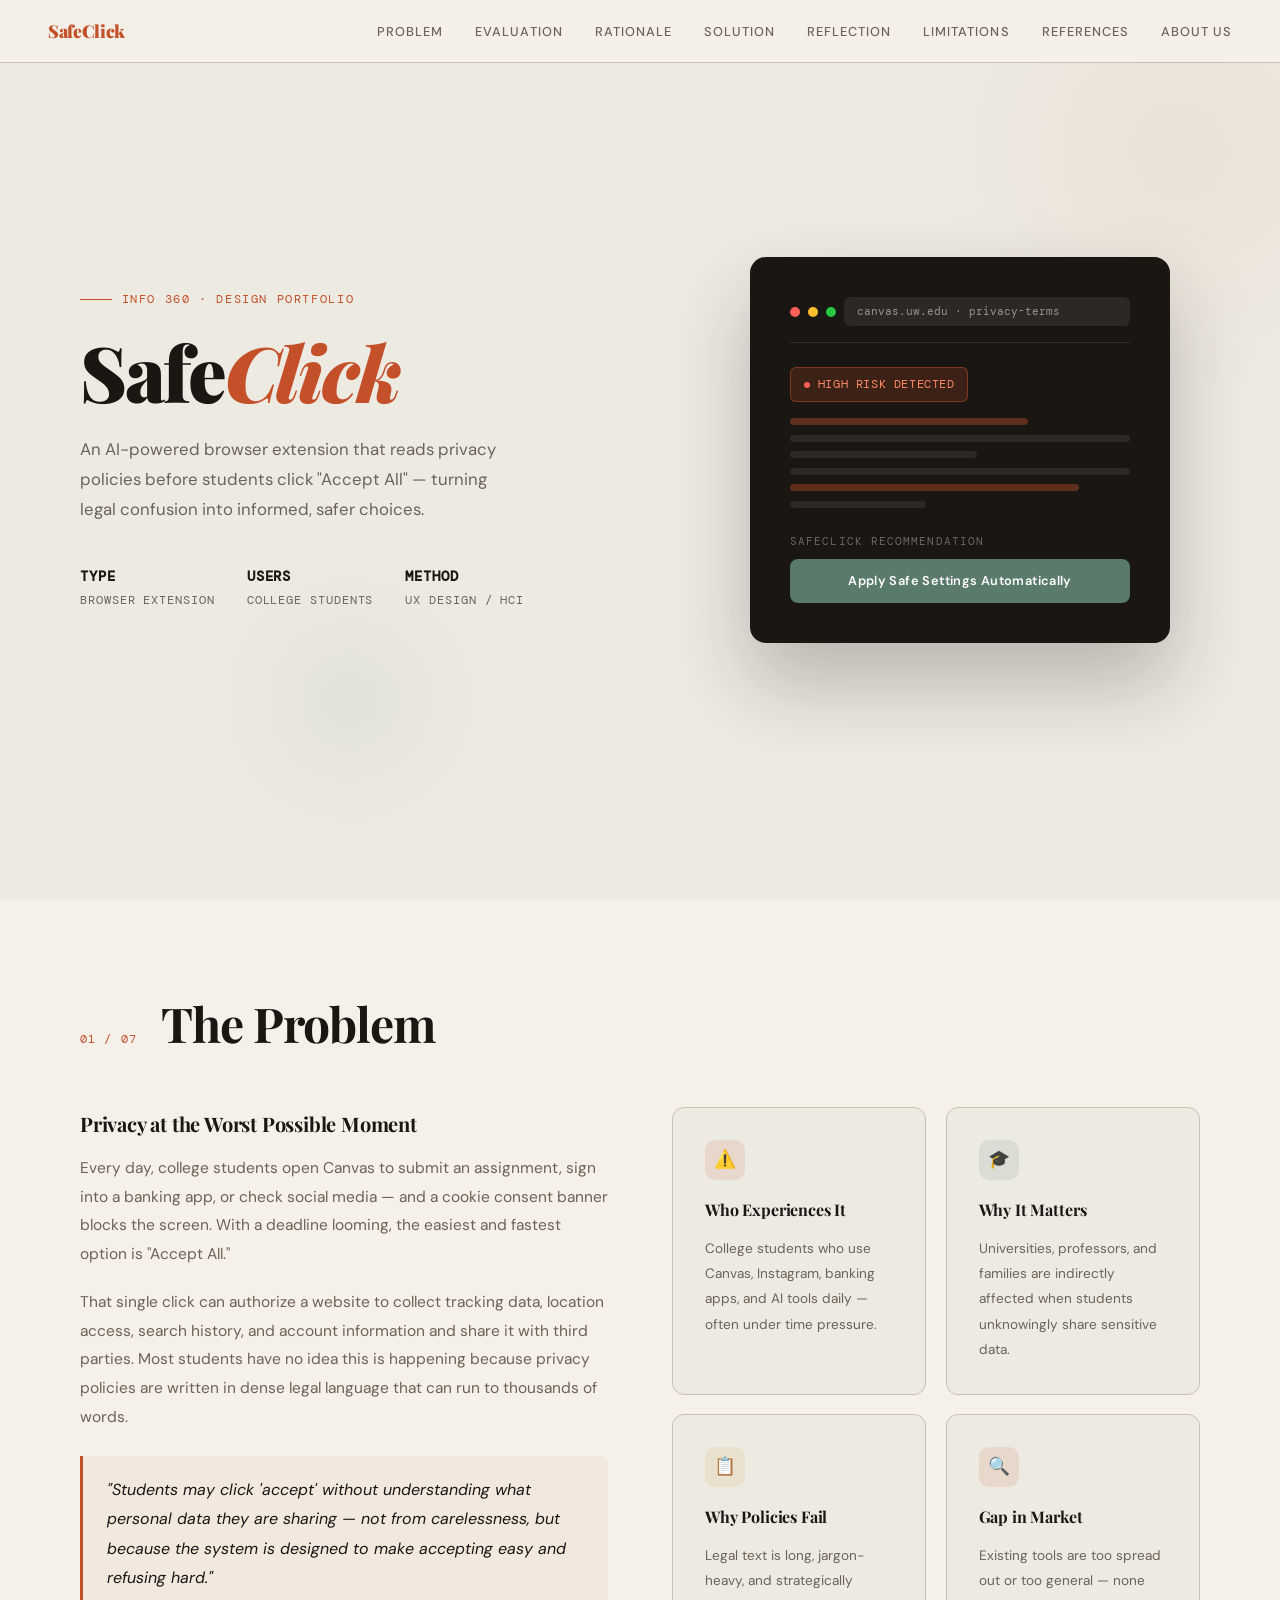
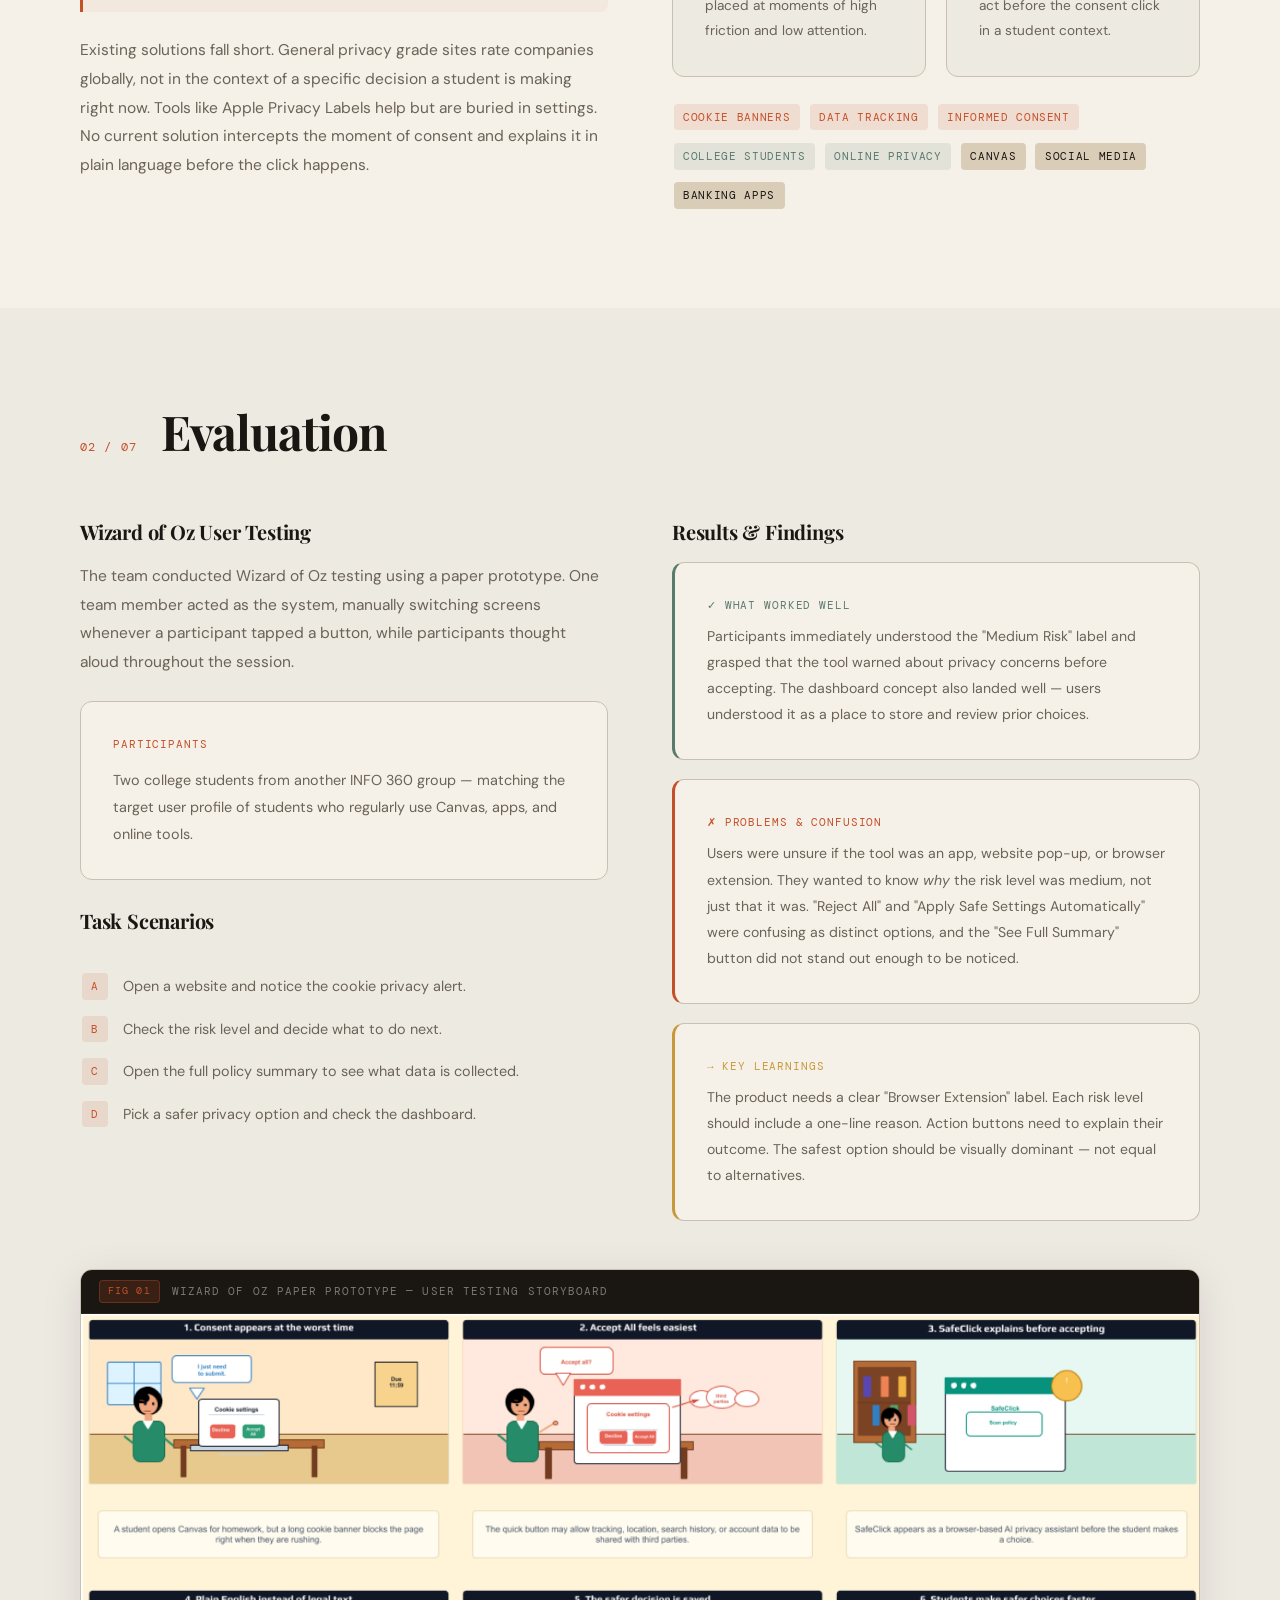
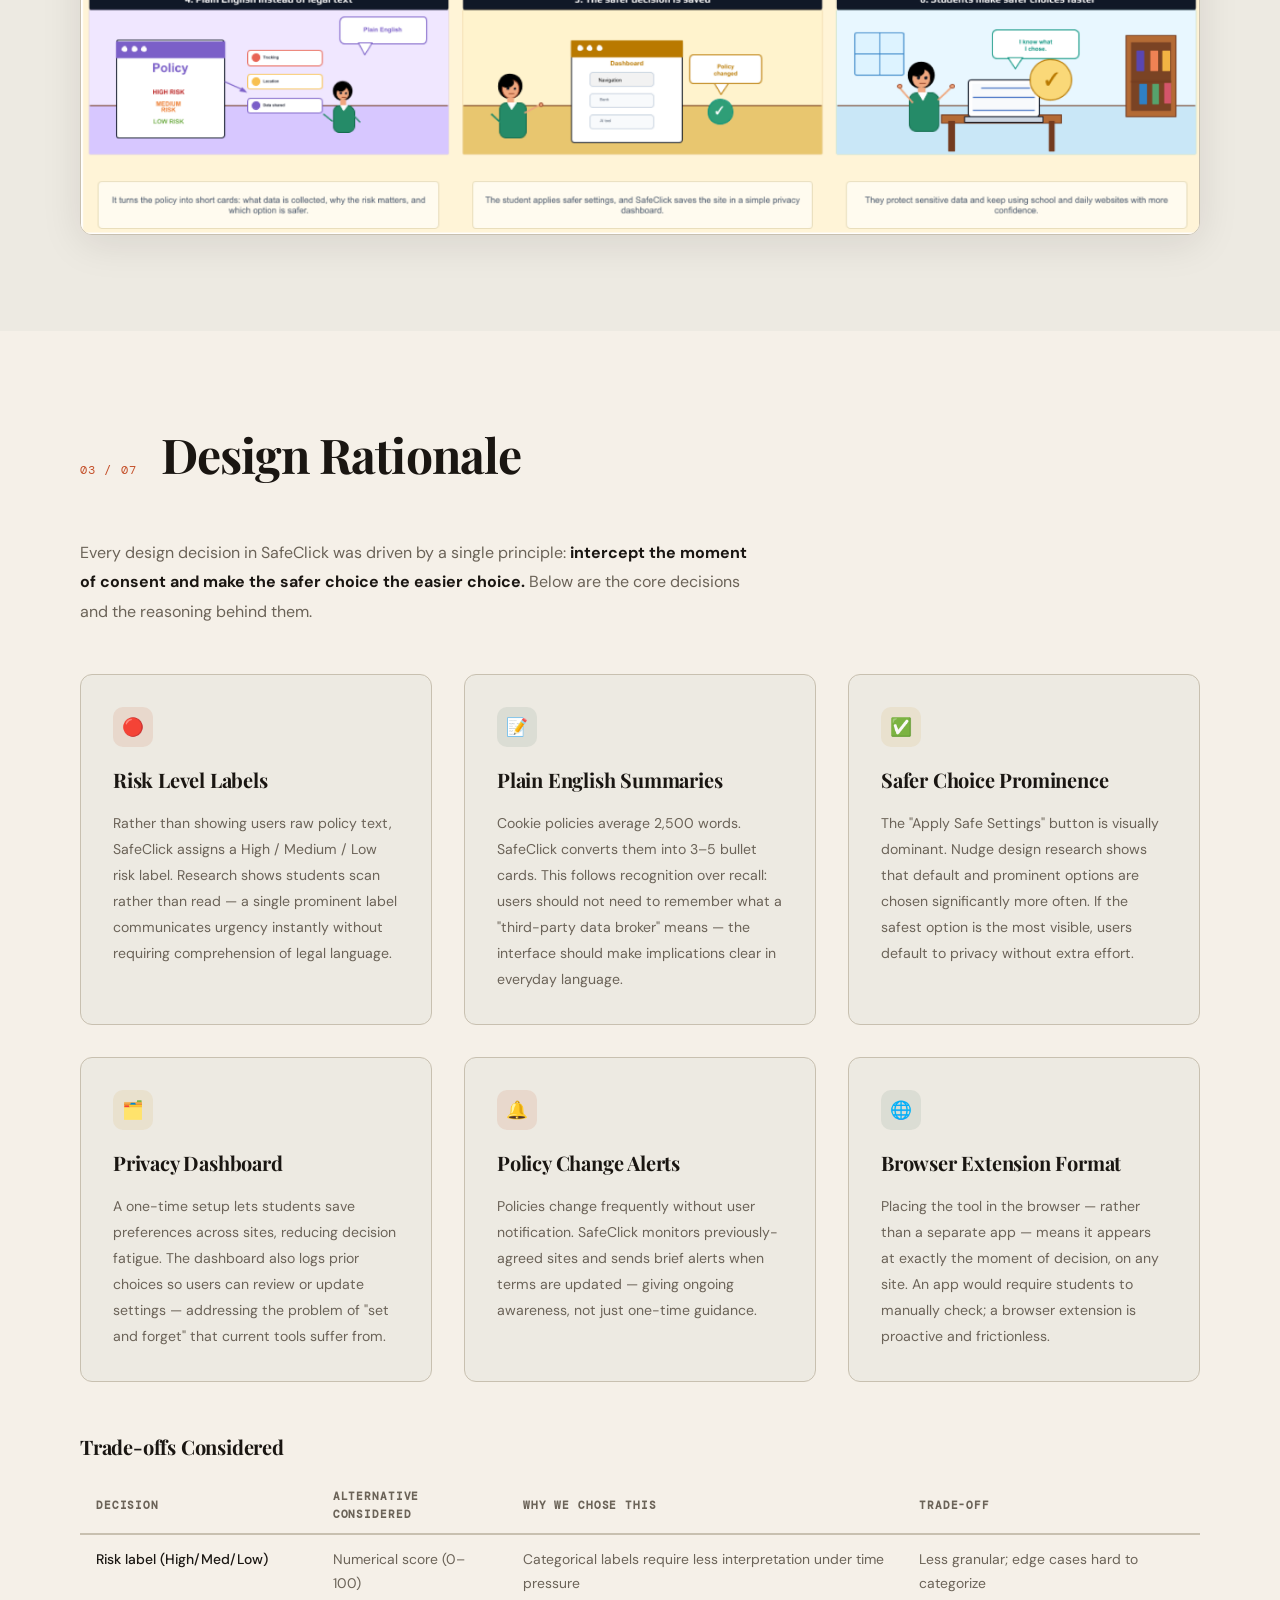
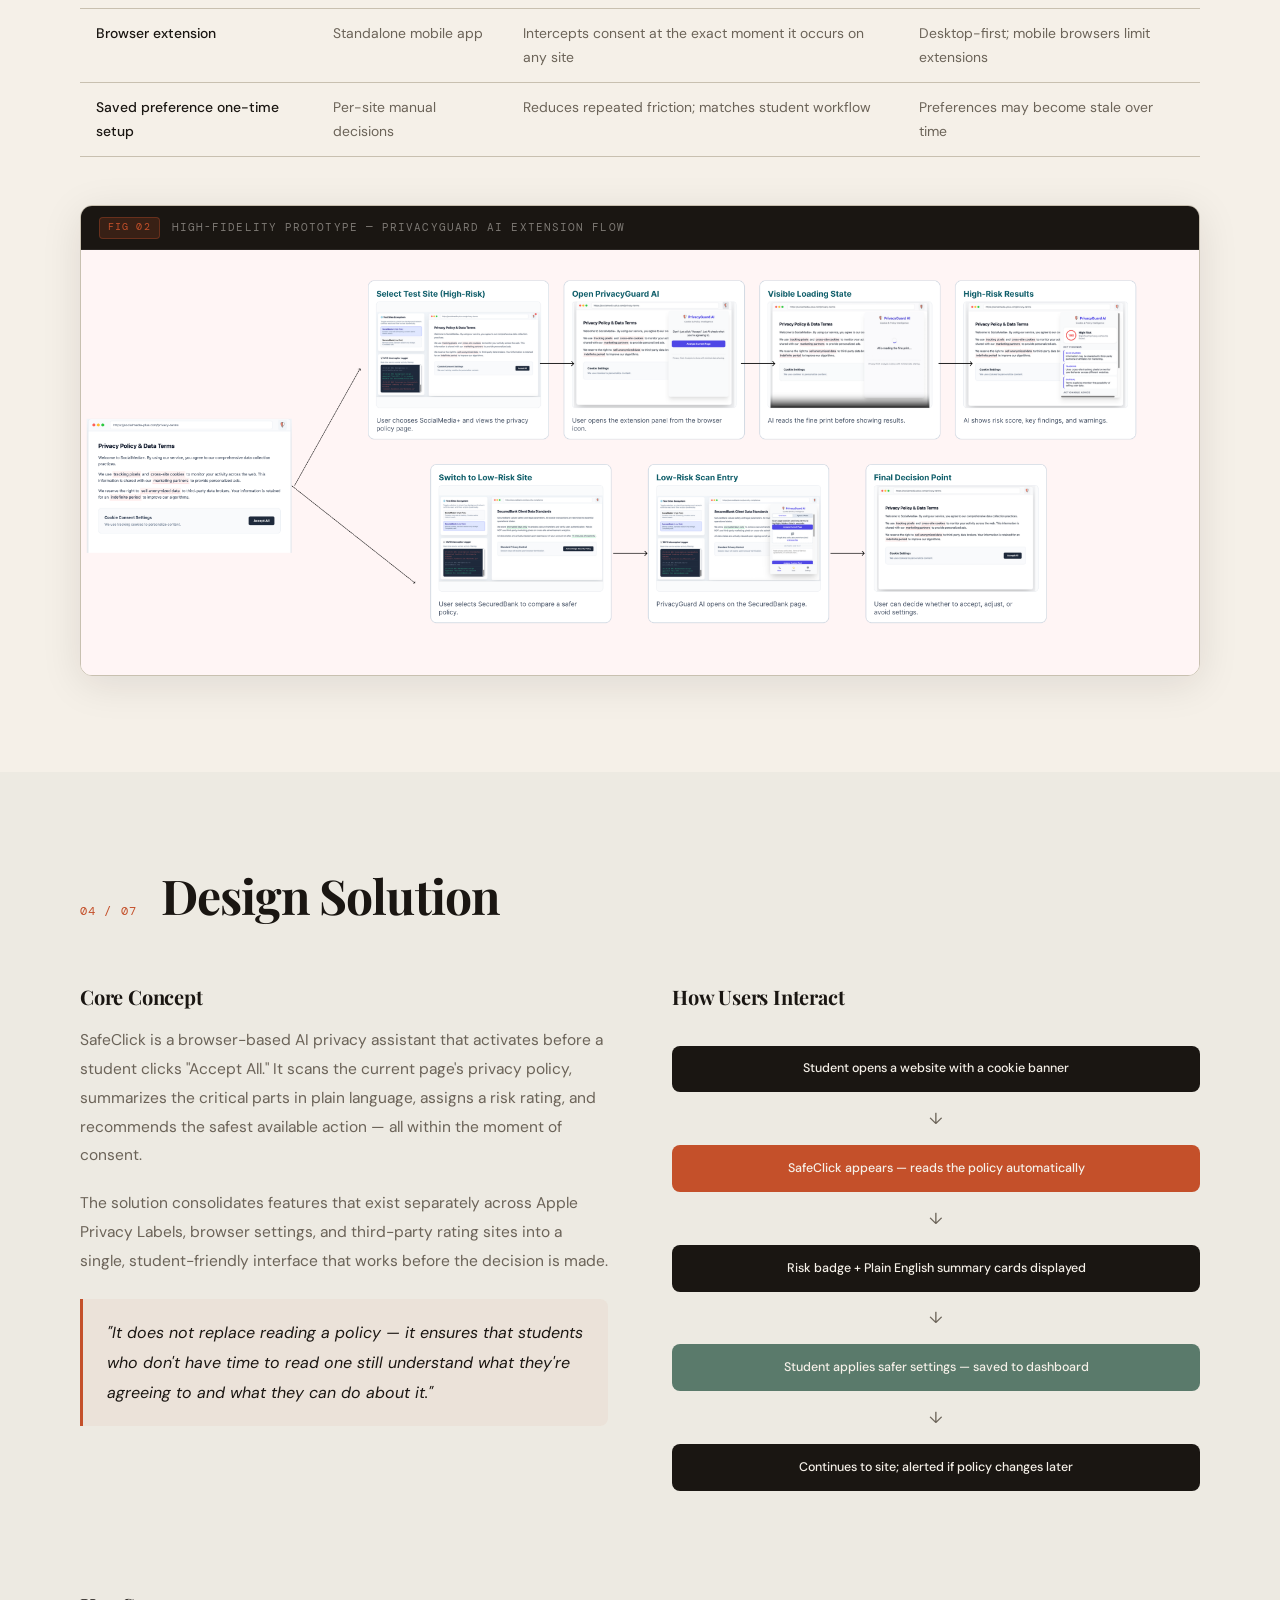
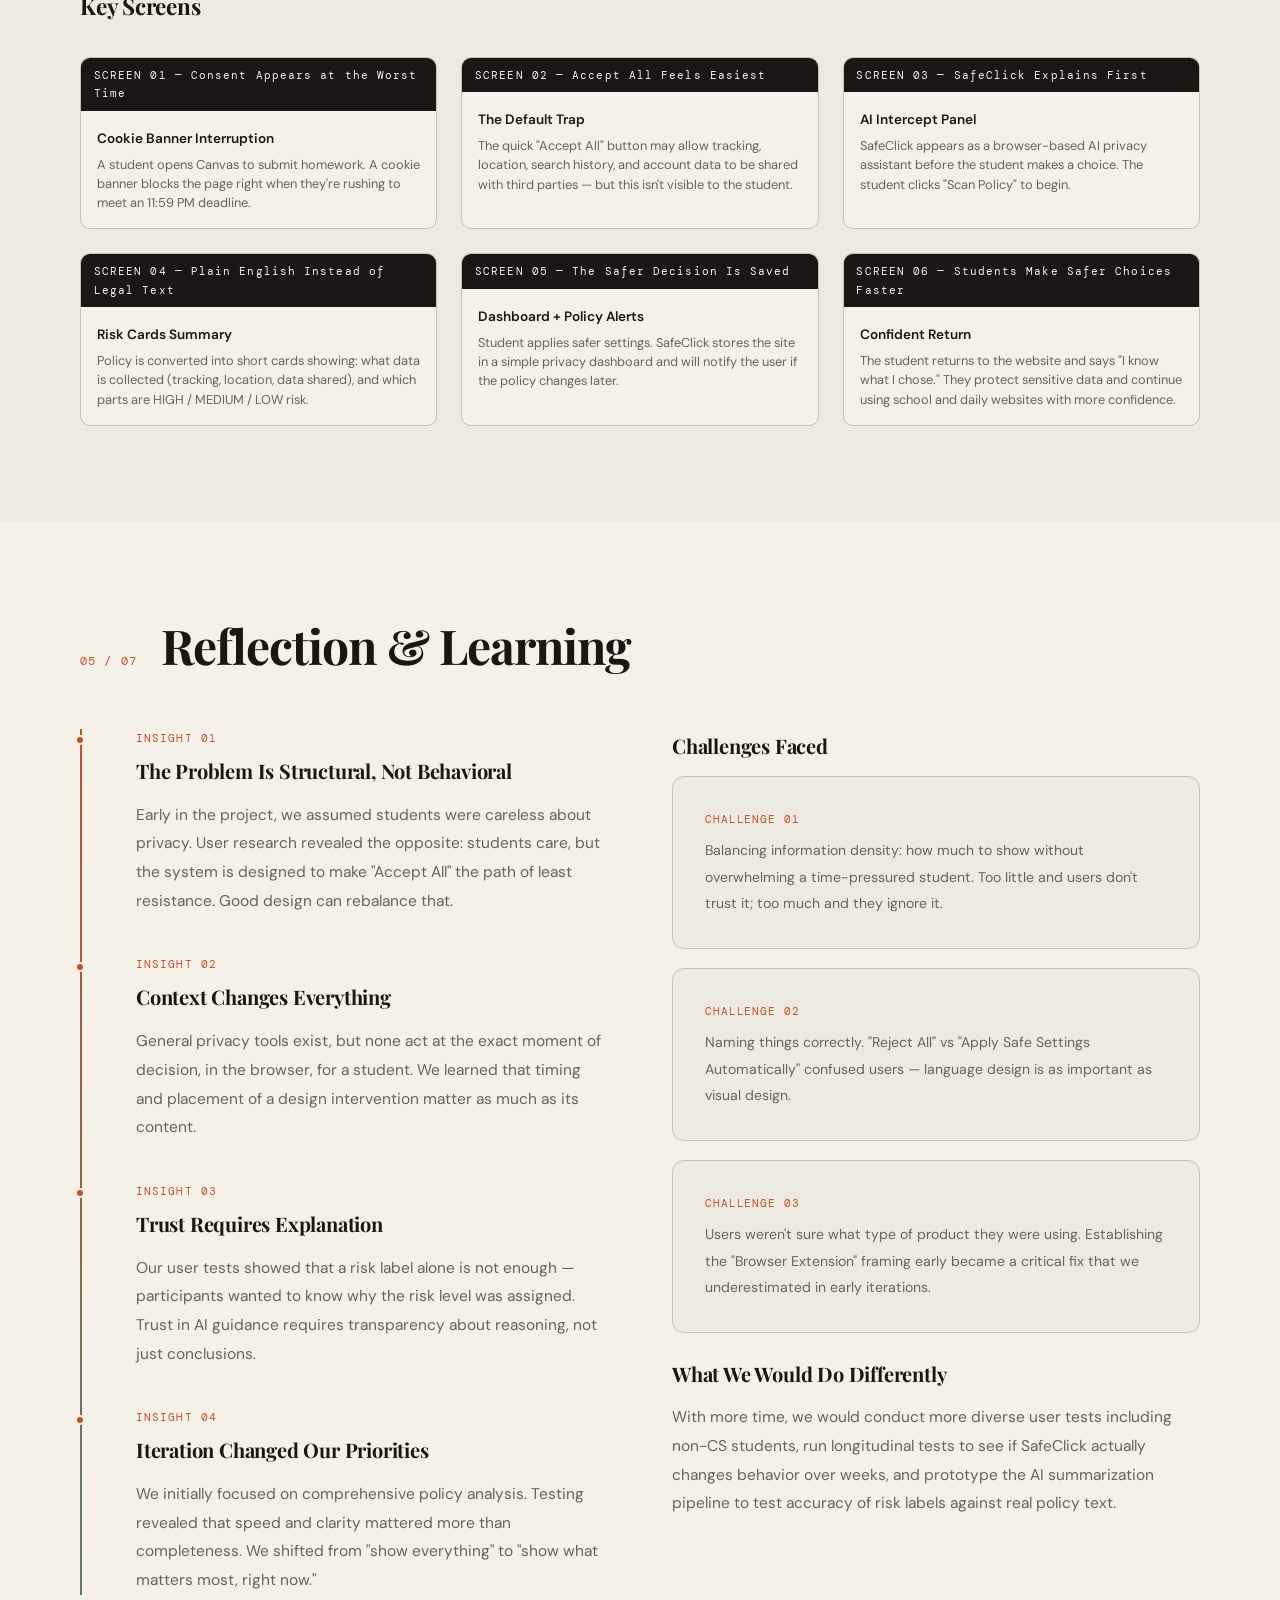
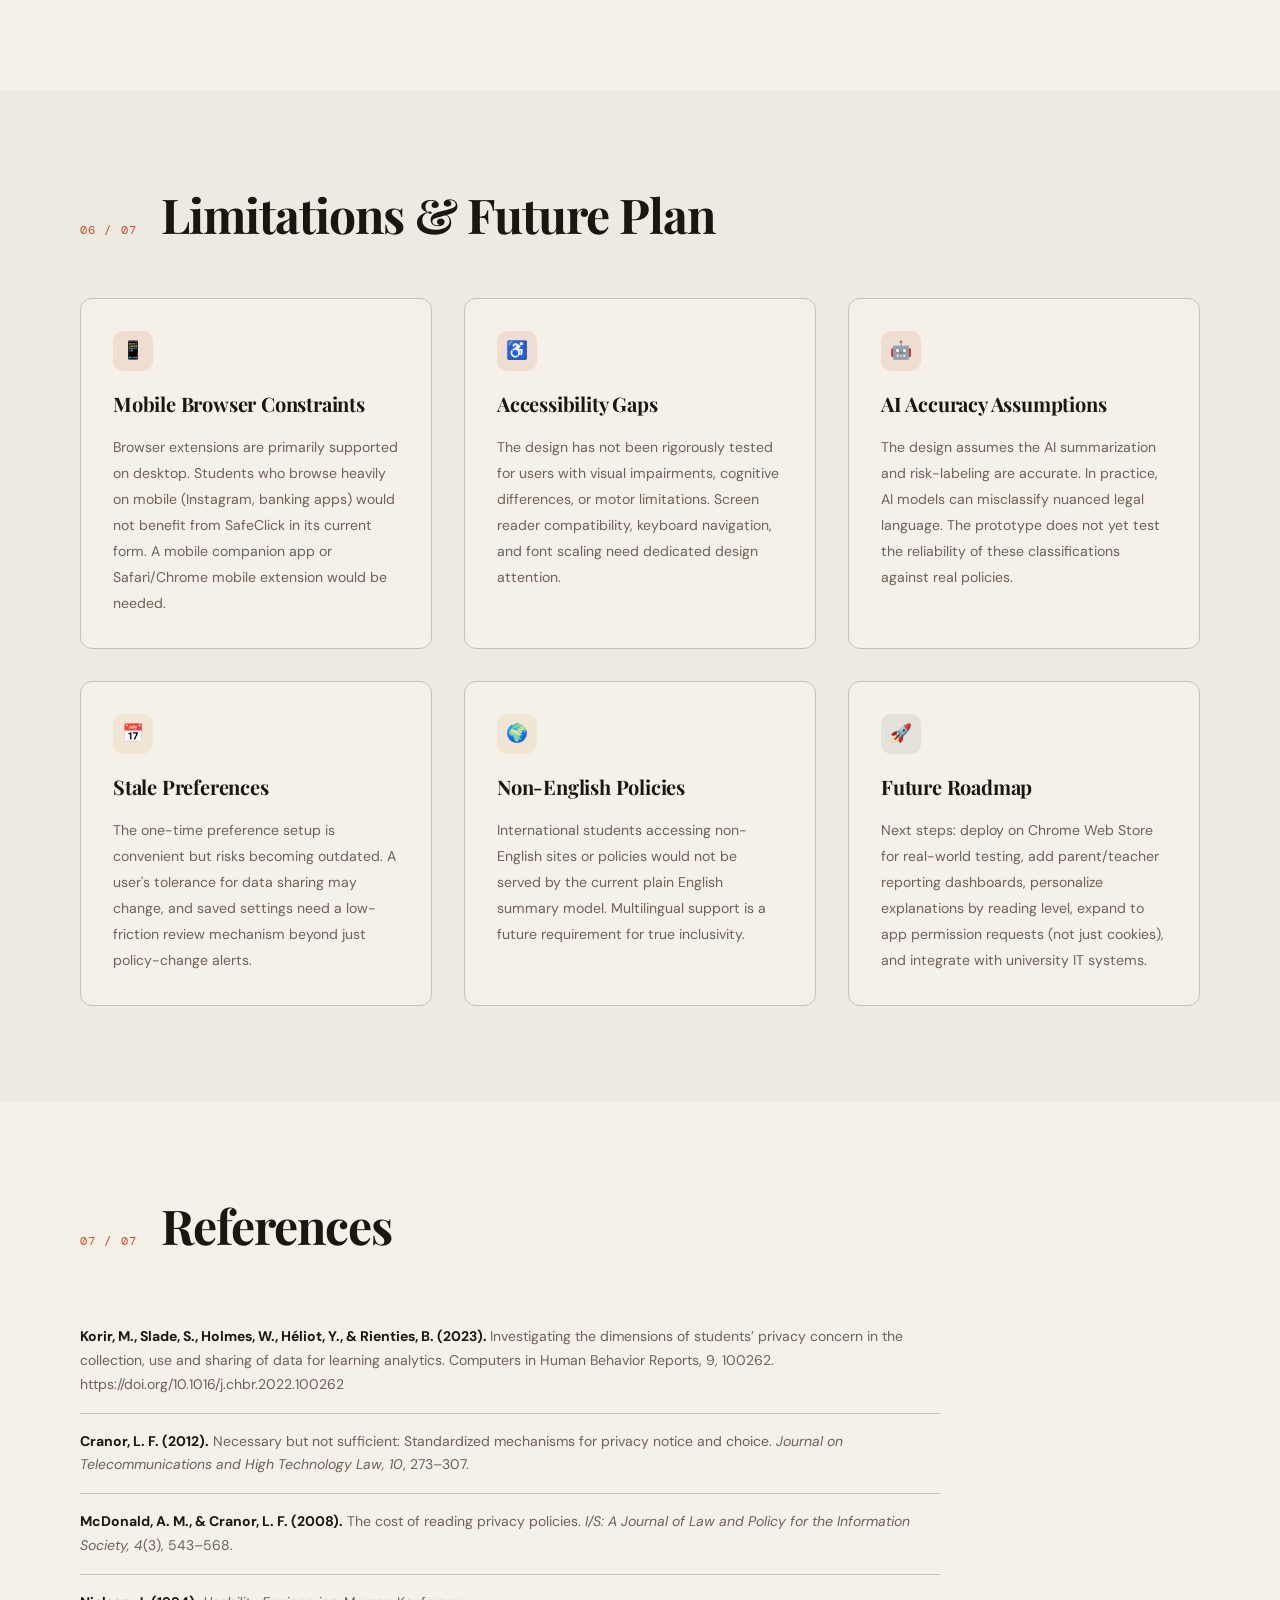
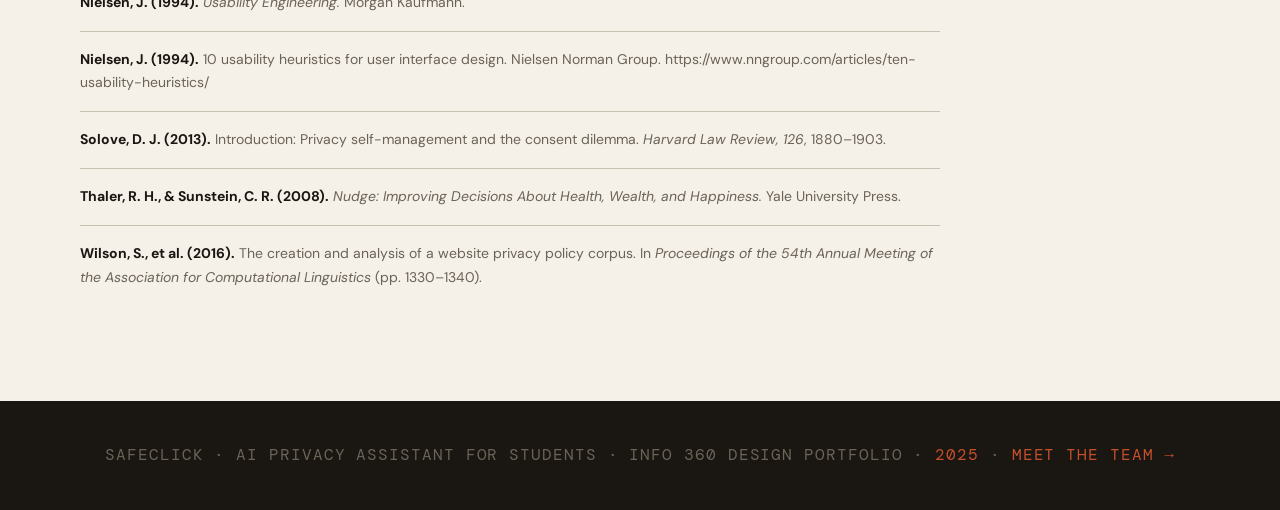
==== index.html @ 6dabeffb "Update index.html" ====
<!DOCTYPE html>
<html lang="en">
<head>
<meta charset="UTF-8">
<meta name="viewport" content="width=device-width, initial-scale=1.0">
<title>SafeClick — AI Privacy Assistant | Design Portfolio</title>
<link href="https://fonts.googleapis.com/css2?family=Playfair+Display:wght@400;700;900&family=DM+Sans:wght@300;400;500;600&family=DM+Mono:wght@400;500&display=swap" rel="stylesheet">
<style>
  :root {
    --cream: #F5F0E8;
    --ink: #1A1612;
    --rust: #C4502A;
    --sand: #D9CDB8;
    --sage: #5A7A6B;
    --gold: #C8993A;
    --muted: #6B6358;
    --card: #EDEAE2;
    --border: #C8C0B0;
  }
 
  *, *::before, *::after { box-sizing: border-box; margin: 0; padding: 0; }
  html { scroll-behavior: smooth; }
  body {
    font-family: 'DM Sans', sans-serif;
    background: var(--cream);
    color: var(--ink);
    line-height: 1.7;
    overflow-x: hidden;
  }
 
  nav {
    position: fixed;
    top: 0; left: 0; right: 0;
    z-index: 100;
    display: flex;
    align-items: center;
    justify-content: space-between;
    padding: 1rem 3rem;
    background: rgba(245,240,232,0.92);
    backdrop-filter: blur(10px);
    border-bottom: 1px solid var(--border);
  }
  .nav-logo {
    font-family: 'Playfair Display', serif;
    font-weight: 900;
    font-size: 1.1rem;
    color: var(--rust);
    text-decoration: none;
    letter-spacing: -0.02em;
  }
  .nav-links { display: flex; gap: 2rem; list-style: none; }
  .nav-links a {
    text-decoration: none;
    color: var(--muted);
    font-size: 0.8rem;
    font-weight: 500;
    letter-spacing: 0.08em;
    text-transform: uppercase;
    transition: color 0.2s;
  }
  .nav-links a:hover { color: var(--rust); }
 
  #hero {
    min-height: 100vh;
    display: grid;
    grid-template-columns: 1fr 1fr;
    padding-top: 5rem;
    position: relative;
    overflow: hidden;
  }
  .hero-left {
    display: flex;
    flex-direction: column;
    justify-content: center;
    padding: 6rem 4rem 6rem 5rem;
  }
  .hero-tag {
    font-family: 'DM Mono', monospace;
    font-size: 0.72rem;
    letter-spacing: 0.14em;
    text-transform: uppercase;
    color: var(--rust);
    margin-bottom: 1.5rem;
    display: flex;
    align-items: center;
    gap: 0.6rem;
  }
  .hero-tag::before {
    content: '';
    display: block;
    width: 2rem;
    height: 1px;
    background: var(--rust);
  }
  .hero-title {
    font-family: 'Playfair Display', serif;
    font-size: clamp(3rem, 6vw, 5.5rem);
    font-weight: 900;
    line-height: 1.0;
    letter-spacing: -0.03em;
    color: var(--ink);
    margin-bottom: 1.5rem;
  }
  .hero-title em { font-style: italic; color: var(--rust); }
  .hero-sub {
    font-size: 1.05rem;
    color: var(--muted);
    max-width: 420px;
    line-height: 1.8;
    margin-bottom: 2.5rem;
  }
  .hero-meta {
    display: flex;
    gap: 2rem;
    font-family: 'DM Mono', monospace;
    font-size: 0.72rem;
    color: var(--muted);
    text-transform: uppercase;
    letter-spacing: 0.08em;
  }
  .hero-meta span { display: flex; flex-direction: column; gap: 0.2rem; }
  .hero-meta strong { color: var(--ink); font-size: 0.85rem; }
  .hero-right {
    display: flex;
    align-items: center;
    justify-content: center;
    padding: 4rem;
    position: relative;
  }
  .hero-visual {
    width: 100%;
    max-width: 420px;
    background: var(--ink);
    border-radius: 16px;
    padding: 2.5rem;
    color: var(--cream);
    position: relative;
    box-shadow: 0 40px 80px rgba(26,22,18,0.25);
  }
  .browser-bar {
    display: flex;
    align-items: center;
    gap: 0.5rem;
    margin-bottom: 1.5rem;
    padding-bottom: 1rem;
    border-bottom: 1px solid rgba(255,255,255,0.1);
  }
  .dot { width: 10px; height: 10px; border-radius: 50%; }
  .dot.red { background: #FF5F57; }
  .dot.yellow { background: #FFBD2E; }
  .dot.green { background: #28C840; }
  .url-bar {
    flex: 1;
    background: rgba(255,255,255,0.08);
    border-radius: 6px;
    padding: 0.3rem 0.8rem;
    font-family: 'DM Mono', monospace;
    font-size: 0.7rem;
    color: rgba(255,255,255,0.5);
  }
  .risk-badge {
    display: inline-flex;
    align-items: center;
    gap: 0.5rem;
    background: rgba(196,80,42,0.2);
    border: 1px solid rgba(196,80,42,0.5);
    border-radius: 6px;
    padding: 0.4rem 0.8rem;
    font-family: 'DM Mono', monospace;
    font-size: 0.75rem;
    color: #FF8866;
    margin-bottom: 1rem;
    letter-spacing: 0.05em;
  }
  .risk-dot { width: 6px; height: 6px; border-radius: 50%; background: #FF5F57; animation: pulse 1.5s ease-in-out infinite; }
  @keyframes pulse { 0%,100% { opacity: 1; transform: scale(1); } 50% { opacity: 0.5; transform: scale(0.8); } }
  .policy-line { height: 7px; border-radius: 4px; background: rgba(255,255,255,0.08); margin-bottom: 0.6rem; }
  .policy-line.highlight { background: rgba(196,80,42,0.4); width: 70%; }
  .policy-line.short { width: 55%; }
  .scan-label {
    font-family: 'DM Mono', monospace;
    font-size: 0.68rem;
    color: rgba(255,255,255,0.35);
    text-transform: uppercase;
    letter-spacing: 0.1em;
    margin-top: 1.5rem;
    margin-bottom: 0.5rem;
  }
  .safe-btn {
    display: block;
    width: 100%;
    background: var(--sage);
    border-radius: 8px;
    padding: 0.7rem;
    text-align: center;
    font-size: 0.8rem;
    font-weight: 600;
    color: white;
    letter-spacing: 0.03em;
  }
  .bg-circle { position: absolute; border-radius: 50%; pointer-events: none; }
  .bg-circle-1 { width: 500px; height: 500px; top: -100px; right: -150px; background: radial-gradient(circle, rgba(196,80,42,0.06) 0%, transparent 70%); }
  .bg-circle-2 { width: 300px; height: 300px; bottom: 50px; left: 200px; background: radial-gradient(circle, rgba(90,122,107,0.07) 0%, transparent 70%); }
 
  section { padding: 6rem 5rem; position: relative; }
  section:nth-child(even) { background: var(--card); }
  .section-header { display: flex; align-items: baseline; gap: 1.5rem; margin-bottom: 3.5rem; }
  .section-num {
    font-family: 'DM Mono', monospace;
    font-size: 0.72rem;
    color: var(--rust);
    letter-spacing: 0.1em;
    text-transform: uppercase;
    white-space: nowrap;
    padding-top: 0.3rem;
  }
  .section-title {
    font-family: 'Playfair Display', serif;
    font-size: clamp(2rem, 4vw, 3rem);
    font-weight: 700;
    line-height: 1.15;
    letter-spacing: -0.02em;
  }
  .two-col { display: grid; grid-template-columns: 1fr 1fr; gap: 4rem; align-items: start; }
  .three-col { display: grid; grid-template-columns: repeat(3, 1fr); gap: 2rem; }
  p { color: var(--muted); font-size: 0.97rem; line-height: 1.85; margin-bottom: 1.2rem; }
  p:last-child { margin-bottom: 0; }
  h3 { font-family: 'Playfair Display', serif; font-size: 1.25rem; font-weight: 700; color: var(--ink); margin-bottom: 0.8rem; letter-spacing: -0.01em; }
  .card { background: var(--cream); border: 1px solid var(--border); border-radius: 12px; padding: 2rem; }
  section:nth-child(even) .card { background: var(--cream); }
  section:nth-child(odd) .card { background: var(--card); }
  .card-icon { width: 40px; height: 40px; border-radius: 10px; display: flex; align-items: center; justify-content: center; font-size: 1.1rem; margin-bottom: 1rem; }
  .icon-rust { background: rgba(196,80,42,0.12); color: var(--rust); }
  .icon-sage { background: rgba(90,122,107,0.12); color: var(--sage); }
  .icon-gold { background: rgba(200,153,58,0.12); color: var(--gold); }
  .highlight-block { border-left: 3px solid var(--rust); padding: 1.2rem 1.5rem; background: rgba(196,80,42,0.05); border-radius: 0 8px 8px 0; margin: 1.5rem 0; }
  .highlight-block p { color: var(--ink); font-style: italic; font-size: 1rem; margin: 0; }
  .pill { display: inline-block; background: var(--sand); color: var(--ink); font-family: 'DM Mono', monospace; font-size: 0.68rem; letter-spacing: 0.06em; text-transform: uppercase; border-radius: 4px; padding: 0.25rem 0.6rem; margin: 0.2rem 0.1rem; }
  .pill.rust { background: rgba(196,80,42,0.12); color: var(--rust); }
  .pill.sage { background: rgba(90,122,107,0.12); color: var(--sage); }
  .storyboard { display: grid; grid-template-columns: repeat(3, 1fr); gap: 1.5rem; margin-top: 2rem; }
  .storyboard-item { border: 1px solid var(--border); border-radius: 10px; overflow: hidden; background: var(--cream); }
  .storyboard-num { background: var(--ink); color: var(--cream); font-family: 'DM Mono', monospace; font-size: 0.68rem; letter-spacing: 0.1em; padding: 0.5rem 0.8rem; }
  .storyboard-body { padding: 1rem; }
  .storyboard-body h4 { font-size: 0.85rem; font-weight: 600; color: var(--ink); margin-bottom: 0.3rem; }
  .storyboard-body p { font-size: 0.8rem; margin: 0; color: var(--muted); line-height: 1.5; }
  .flow { display: flex; align-items: center; gap: 0; flex-wrap: wrap; margin: 2rem 0; }
  .flow-step { background: var(--ink); color: var(--cream); padding: 0.8rem 1.2rem; border-radius: 8px; font-size: 0.78rem; font-weight: 500; text-align: center; min-width: 120px; }
  .heur-table { width: 100%; border-collapse: collapse; font-size: 0.87rem; }
  .heur-table th { text-align: left; font-family: 'DM Mono', monospace; font-size: 0.68rem; letter-spacing: 0.08em; text-transform: uppercase; color: var(--muted); padding: 0.6rem 1rem; border-bottom: 2px solid var(--border); }
  .heur-table td { padding: 0.8rem 1rem; border-bottom: 1px solid var(--border); color: var(--muted); vertical-align: top; }
  .heur-table td:first-child { color: var(--ink); font-weight: 500; }
  .badge { display: inline-block; border-radius: 4px; padding: 0.15rem 0.5rem; font-size: 0.7rem; font-weight: 600; }
  .badge.pass { background: rgba(90,122,107,0.15); color: var(--sage); }
  .badge.fail { background: rgba(196,80,42,0.12); color: var(--rust); }
  .timeline { position: relative; padding-left: 2rem; }
  .timeline::before { content: ''; position: absolute; left: 0; top: 0; bottom: 0; width: 2px; background: linear-gradient(to bottom, var(--rust), var(--sage)); }
  .tl-item { position: relative; padding-bottom: 2.5rem; padding-left: 1.5rem; }
  .tl-item::before { content: ''; position: absolute; left: -2.3rem; top: 0.4rem; width: 10px; height: 10px; border-radius: 50%; background: var(--rust); border: 2px solid var(--cream); }
  .tl-item:last-child { padding-bottom: 0; }
  .tl-label { font-family: 'DM Mono', monospace; font-size: 0.68rem; letter-spacing: 0.1em; text-transform: uppercase; color: var(--rust); margin-bottom: 0.4rem; }
  .ref-item { padding: 1rem 0; border-bottom: 1px solid var(--border); font-size: 0.875rem; color: var(--muted); }
  .ref-item:last-child { border-bottom: none; }
  .ref-item strong { color: var(--ink); }
  footer { background: var(--ink); color: rgba(245,240,232,0.5); text-align: center; padding: 2.5rem; font-family: 'DM Mono', monospace; font-size: 0.72rem; letter-spacing: 0.08em; text-transform: uppercase; }
  footer span { color: var(--rust); }

  /* ── PORTFOLIO IMAGE WRAPPER ── */
  .portfolio-img-wrap {
    margin-top: 3rem;
    border-radius: 12px;
    border: 1px solid var(--border);
    overflow: hidden;
    box-shadow: 0 8px 40px rgba(26,22,18,0.10);
  }
  .portfolio-img-wrap .img-label {
    display: flex;
    align-items: center;
    gap: 0.75rem;
    background: var(--ink);
    padding: 0.65rem 1.1rem;
    font-family: 'DM Mono', monospace;
    font-size: 0.68rem;
    letter-spacing: 0.1em;
    text-transform: uppercase;
    color: rgba(245,240,232,0.45);
    border-bottom: 1px solid rgba(255,255,255,0.07);
  }
  .portfolio-img-wrap .img-label .fig-num {
    color: var(--rust);
    font-size: 0.62rem;
    background: rgba(196,80,42,0.18);
    border: 1px solid rgba(196,80,42,0.35);
    border-radius: 4px;
    padding: 0.1rem 0.5rem;
    letter-spacing: 0.12em;
  }
  .portfolio-img-wrap img {
    display: block;
    width: 100%;
    height: auto;
    object-fit: contain;
    background: var(--cream);
  }

  .reveal { opacity: 0; transform: translateY(30px); transition: opacity 0.6s ease, transform 0.6s ease; }
  .reveal.visible { opacity: 1; transform: translateY(0); }
 
  @media (max-width: 900px) {
    nav { padding: 1rem 1.5rem; }
    .nav-links { display: none; }
    #hero { grid-template-columns: 1fr; padding: 5rem 1.5rem 3rem; }
    .hero-left { padding: 2rem 0; }
    .hero-right { padding: 1rem 0 3rem; }
    section { padding: 4rem 1.5rem; }
    .two-col, .three-col, .storyboard { grid-template-columns: 1fr; }
  }
</style>
</head>
<body>

<nav>
  <a href="#hero" class="nav-logo">SafeClick</a>
  <ul class="nav-links">
    <li><a href="#problem">Problem</a></li>
    <li><a href="#evaluation">Evaluation</a></li>
    <li><a href="#rationale">Rationale</a></li>
    <li><a href="#solution">Solution</a></li>
    <li><a href="#reflection">Reflection</a></li>
    <li><a href="#limitations">Limitations</a></li>
    <li><a href="#references">References</a></li>
    <li><a href="about.html">About Us</a></li>
  </ul>
</nav>

<section id="hero" style="padding: 0;">
  <div class="bg-circle bg-circle-1"></div>
  <div class="bg-circle bg-circle-2"></div>
  <div class="hero-left">
    <div class="hero-tag">INFO 360 · Design Portfolio</div>
    <h1 class="hero-title">Safe<em>Click</em></h1>
    <p class="hero-sub">An AI-powered browser extension that reads privacy policies before students click "Accept All" — turning legal confusion into informed, safer choices.</p>
    <div class="hero-meta">
      <span><strong>Type</strong>Browser Extension</span>
      <span><strong>Users</strong>College Students</span>
      <span><strong>Method</strong>UX Design / HCI</span>
    </div>
  </div>
  <div class="hero-right">
    <div class="hero-visual">
      <div class="browser-bar">
        <div class="dot red"></div>
        <div class="dot yellow"></div>
        <div class="dot green"></div>
        <div class="url-bar">canvas.uw.edu · privacy-terms</div>
      </div>
      <div class="risk-badge"><div class="risk-dot"></div> HIGH RISK DETECTED</div>
      <div class="policy-line highlight"></div>
      <div class="policy-line"></div>
      <div class="policy-line short"></div>
      <div class="policy-line"></div>
      <div class="policy-line highlight" style="width:85%"></div>
      <div class="policy-line short" style="width:40%"></div>
      <div class="scan-label">SafeClick Recommendation</div>
      <div class="safe-btn">Apply Safe Settings Automatically</div>
    </div>
  </div>
</section>

<section id="problem">
  <div class="section-header reveal">
    <span class="section-num">01 / 07</span>
    <h2 class="section-title">The Problem</h2>
  </div>
  <div class="two-col">
    <div class="reveal">
      <h3>Privacy at the Worst Possible Moment</h3>
      <p>Every day, college students open Canvas to submit an assignment, sign into a banking app, or check social media — and a cookie consent banner blocks the screen. With a deadline looming, the easiest and fastest option is "Accept All."</p>
      <p>That single click can authorize a website to collect tracking data, location access, search history, and account information and share it with third parties. Most students have no idea this is happening because privacy policies are written in dense legal language that can run to thousands of words.</p>
      <div class="highlight-block">
        <p>"Students may click 'accept' without understanding what personal data they are sharing — not from carelessness, but because the system is designed to make accepting easy and refusing hard."</p>
      </div>
      <p>Existing solutions fall short. General privacy grade sites rate companies globally, not in the context of a specific decision a student is making right now. Tools like Apple Privacy Labels help but are buried in settings. No current solution intercepts the moment of consent and explains it in plain language before the click happens.</p>
    </div>
    <div class="reveal" style="transition-delay:0.15s">
      <div class="three-col" style="grid-template-columns: 1fr 1fr; gap: 1.2rem; margin-bottom: 1.5rem;">
        <div class="card">
          <div class="card-icon icon-rust">⚠️</div>
          <h3 style="font-size:1rem">Who Experiences It</h3>
          <p style="font-size:0.85rem">College students who use Canvas, Instagram, banking apps, and AI tools daily — often under time pressure.</p>
        </div>
        <div class="card">
          <div class="card-icon icon-sage">🎓</div>
          <h3 style="font-size:1rem">Why It Matters</h3>
          <p style="font-size:0.85rem">Universities, professors, and families are indirectly affected when students unknowingly share sensitive data.</p>
        </div>
        <div class="card">
          <div class="card-icon icon-gold">📋</div>
          <h3 style="font-size:1rem">Why Policies Fail</h3>
          <p style="font-size:0.85rem">Legal text is long, jargon-heavy, and strategically placed at moments of high friction and low attention.</p>
        </div>
        <div class="card">
          <div class="card-icon icon-rust">🔍</div>
          <h3 style="font-size:1rem">Gap in Market</h3>
          <p style="font-size:0.85rem">Existing tools are too spread out or too general — none act before the consent click in a student context.</p>
        </div>
      </div>
      <div style="display:flex; flex-wrap:wrap; gap:0.4rem; margin-top:0.5rem;">
        <span class="pill rust">Cookie Banners</span>
        <span class="pill rust">Data Tracking</span>
        <span class="pill rust">Informed Consent</span>
        <span class="pill sage">College Students</span>
        <span class="pill sage">Online Privacy</span>
        <span class="pill">Canvas</span>
        <span class="pill">Social Media</span>
        <span class="pill">Banking Apps</span>
      </div>
    </div>
  </div>
</section>

<section id="evaluation">
  <div class="section-header reveal">
    <span class="section-num">02 / 07</span>
    <h2 class="section-title">Evaluation</h2>
  </div>
  <div class="two-col">
    <div class="reveal">
      <h3>Wizard of Oz User Testing</h3>
      <p>The team conducted Wizard of Oz testing using a paper prototype. One team member acted as the system, manually switching screens whenever a participant tapped a button, while participants thought aloud throughout the session.</p>
      <div class="card" style="margin: 1.5rem 0;">
        <p style="font-family:'DM Mono',monospace; font-size:0.7rem; letter-spacing:0.08em; text-transform:uppercase; color:var(--rust); margin-bottom:0.8rem;">Participants</p>
        <p style="margin:0; font-size:0.9rem;">Two college students from another INFO 360 group — matching the target user profile of students who regularly use Canvas, apps, and online tools.</p>
      </div>
      <h3>Task Scenarios</h3>
      <div class="flow" style="flex-direction:column; align-items:flex-start; gap:0.6rem;">
        <div style="display:flex; align-items:center; gap:0.8rem;">
          <span class="pill rust" style="min-width:1.6rem; text-align:center;">a</span>
          <span style="font-size:0.9rem; color:var(--muted);">Open a website and notice the cookie privacy alert.</span>
        </div>
        <div style="display:flex; align-items:center; gap:0.8rem;">
          <span class="pill rust" style="min-width:1.6rem; text-align:center;">b</span>
          <span style="font-size:0.9rem; color:var(--muted);">Check the risk level and decide what to do next.</span>
        </div>
        <div style="display:flex; align-items:center; gap:0.8rem;">
          <span class="pill rust" style="min-width:1.6rem; text-align:center;">c</span>
          <span style="font-size:0.9rem; color:var(--muted);">Open the full policy summary to see what data is collected.</span>
        </div>
        <div style="display:flex; align-items:center; gap:0.8rem;">
          <span class="pill rust" style="min-width:1.6rem; text-align:center;">d</span>
          <span style="font-size:0.9rem; color:var(--muted);">Pick a safer privacy option and check the dashboard.</span>
        </div>
      </div>
    </div>
    <div class="reveal" style="transition-delay:0.15s">
      <h3>Results &amp; Findings</h3>
      <div class="card" style="margin-bottom:1.2rem; border-left: 3px solid var(--sage);">
        <p style="color:var(--sage); font-family:'DM Mono',monospace; font-size:0.68rem; letter-spacing:0.08em; text-transform:uppercase; margin-bottom:0.5rem;">✓ What Worked Well</p>
        <p style="font-size:0.88rem; margin:0;">Participants immediately understood the "Medium Risk" label and grasped that the tool warned about privacy concerns before accepting. The dashboard concept also landed well — users understood it as a place to store and review prior choices.</p>
      </div>
      <div class="card" style="margin-bottom:1.2rem; border-left: 3px solid var(--rust);">
        <p style="color:var(--rust); font-family:'DM Mono',monospace; font-size:0.68rem; letter-spacing:0.08em; text-transform:uppercase; margin-bottom:0.5rem;">✗ Problems &amp; Confusion</p>
        <p style="font-size:0.88rem; margin:0;">Users were unsure if the tool was an app, website pop-up, or browser extension. They wanted to know <em>why</em> the risk level was medium, not just that it was. "Reject All" and "Apply Safe Settings Automatically" were confusing as distinct options, and the "See Full Summary" button did not stand out enough to be noticed.</p>
      </div>
      <div class="card" style="border-left: 3px solid var(--gold);">
        <p style="color:var(--gold); font-family:'DM Mono',monospace; font-size:0.68rem; letter-spacing:0.08em; text-transform:uppercase; margin-bottom:0.5rem;">→ Key Learnings</p>
        <p style="font-size:0.88rem; margin:0;">The product needs a clear "Browser Extension" label. Each risk level should include a one-line reason. Action buttons need to explain their outcome. The safest option should be visually dominant — not equal to alternatives.</p>
      </div>
    </div>
  </div>

  <!-- IMAGE 2 — Wizard of Oz storyboard (colorful) -->
  <div class="portfolio-img-wrap reveal">
    <div class="img-label">
      <span class="fig-num">Fig 01</span>
      Wizard of Oz Paper Prototype — User Testing Storyboard
    </div>
    <img src="2.png" alt="Wizard of Oz user testing storyboard — six scenes showing the SafeClick paper prototype evaluation">
  </div>
</section>

<section id="rationale">
  <div class="section-header reveal">
    <span class="section-num">03 / 07</span>
    <h2 class="section-title">Design Rationale</h2>
  </div>
  <div class="reveal" style="margin-bottom:3rem;">
    <p style="max-width:680px; font-size:1rem;">Every design decision in SafeClick was driven by a single principle: <strong style="color:var(--ink);">intercept the moment of consent and make the safer choice the easier choice.</strong> Below are the core decisions and the reasoning behind them.</p>
  </div>
  <div class="three-col reveal">
    <div class="card">
      <div class="card-icon icon-rust">🔴</div>
      <h3>Risk Level Labels</h3>
      <p style="font-size:0.88rem;">Rather than showing users raw policy text, SafeClick assigns a High / Medium / Low risk label. Research shows students scan rather than read — a single prominent label communicates urgency instantly without requiring comprehension of legal language.</p>
    </div>
    <div class="card">
      <div class="card-icon icon-sage">📝</div>
      <h3>Plain English Summaries</h3>
      <p style="font-size:0.88rem;">Cookie policies average 2,500 words. SafeClick converts them into 3–5 bullet cards. This follows recognition over recall: users should not need to remember what a "third-party data broker" means — the interface should make implications clear in everyday language.</p>
    </div>
    <div class="card">
      <div class="card-icon icon-gold">✅</div>
      <h3>Safer Choice Prominence</h3>
      <p style="font-size:0.88rem;">The "Apply Safe Settings" button is visually dominant. Nudge design research shows that default and prominent options are chosen significantly more often. If the safest option is the most visible, users default to privacy without extra effort.</p>
    </div>
    <div class="card">
      <div class="card-icon icon-gold">🗂️</div>
      <h3>Privacy Dashboard</h3>
      <p style="font-size:0.88rem;">A one-time setup lets students save preferences across sites, reducing decision fatigue. The dashboard also logs prior choices so users can review or update settings — addressing the problem of "set and forget" that current tools suffer from.</p>
    </div>
    <div class="card">
      <div class="card-icon icon-rust">🔔</div>
      <h3>Policy Change Alerts</h3>
      <p style="font-size:0.88rem;">Policies change frequently without user notification. SafeClick monitors previously-agreed sites and sends brief alerts when terms are updated — giving ongoing awareness, not just one-time guidance.</p>
    </div>
    <div class="card">
      <div class="card-icon icon-sage">🌐</div>
      <h3>Browser Extension Format</h3>
      <p style="font-size:0.88rem;">Placing the tool in the browser — rather than a separate app — means it appears at exactly the moment of decision, on any site. An app would require students to manually check; a browser extension is proactive and frictionless.</p>
    </div>
  </div>
  <div class="reveal" style="margin-top:3rem;">
    <h3>Trade-offs Considered</h3>
    <table class="heur-table">
      <thead>
        <tr>
          <th>Decision</th>
          <th>Alternative Considered</th>
          <th>Why We Chose This</th>
          <th>Trade-off</th>
        </tr>
      </thead>
      <tbody>
        <tr>
          <td>Risk label (High/Med/Low)</td>
          <td>Numerical score (0–100)</td>
          <td>Categorical labels require less interpretation under time pressure</td>
          <td>Less granular; edge cases hard to categorize</td>
        </tr>
        <tr>
          <td>Browser extension</td>
          <td>Standalone mobile app</td>
          <td>Intercepts consent at the exact moment it occurs on any site</td>
          <td>Desktop-first; mobile browsers limit extensions</td>
        </tr>
        <tr>
          <td>Saved preference one-time setup</td>
          <td>Per-site manual decisions</td>
          <td>Reduces repeated friction; matches student workflow</td>
          <td>Preferences may become stale over time</td>
        </tr>
      </tbody>
    </table>
  </div>

  <!-- IMAGE 1 — High-fidelity prototype flow -->
  <div class="portfolio-img-wrap reveal">
    <div class="img-label">
      <span class="fig-num">Fig 02</span>
      High-Fidelity Prototype — PrivacyGuard AI Extension Flow
    </div>
    <img src="1.png" alt="High-fidelity prototype walkthrough showing the PrivacyGuard AI browser extension analyzing privacy policies on high-risk and low-risk sites">
  </div>
</section>

<section id="solution">
  <div class="section-header reveal">
    <span class="section-num">04 / 07</span>
    <h2 class="section-title">Design Solution</h2>
  </div>
  <div class="two-col" style="margin-bottom:4rem;">
    <div class="reveal">
      <h3>Core Concept</h3>
      <p>SafeClick is a browser-based AI privacy assistant that activates before a student clicks "Accept All." It scans the current page's privacy policy, summarizes the critical parts in plain language, assigns a risk rating, and recommends the safest available action — all within the moment of consent.</p>
      <p>The solution consolidates features that exist separately across Apple Privacy Labels, browser settings, and third-party rating sites into a single, student-friendly interface that works before the decision is made.</p>
      <div class="highlight-block">
        <p>"It does not replace reading a policy — it ensures that students who don't have time to read one still understand what they're agreeing to and what they can do about it."</p>
      </div>
    </div>
    <div class="reveal" style="transition-delay:0.15s">
      <h3>How Users Interact</h3>
      <div class="flow" style="flex-direction:column; gap:0.8rem; align-items:stretch;">
        <div class="flow-step">Student opens a website with a cookie banner</div>
        <div style="text-align:center; color:var(--muted);">↓</div>
        <div class="flow-step" style="background:var(--rust);">SafeClick appears — reads the policy automatically</div>
        <div style="text-align:center; color:var(--muted);">↓</div>
        <div class="flow-step">Risk badge + Plain English summary cards displayed</div>
        <div style="text-align:center; color:var(--muted);">↓</div>
        <div class="flow-step" style="background:var(--sage);">Student applies safer settings — saved to dashboard</div>
        <div style="text-align:center; color:var(--muted);">↓</div>
        <div class="flow-step">Continues to site; alerted if policy changes later</div>
      </div>
    </div>
  </div>
  <h3 class="reveal" style="margin-bottom:2rem; font-size:1.4rem;">Key Screens</h3>
  <div class="storyboard reveal">
    <div class="storyboard-item">
      <div class="storyboard-num">SCREEN 01 — Consent Appears at the Worst Time</div>
      <div class="storyboard-body">
        <h4>Cookie Banner Interruption</h4>
        <p>A student opens Canvas to submit homework. A cookie banner blocks the page right when they're rushing to meet an 11:59 PM deadline.</p>
      </div>
    </div>
    <div class="storyboard-item">
      <div class="storyboard-num">SCREEN 02 — Accept All Feels Easiest</div>
      <div class="storyboard-body">
        <h4>The Default Trap</h4>
        <p>The quick "Accept All" button may allow tracking, location, search history, and account data to be shared with third parties — but this isn't visible to the student.</p>
      </div>
    </div>
    <div class="storyboard-item">
      <div class="storyboard-num">SCREEN 03 — SafeClick Explains First</div>
      <div class="storyboard-body">
        <h4>AI Intercept Panel</h4>
        <p>SafeClick appears as a browser-based AI privacy assistant before the student makes a choice. The student clicks "Scan Policy" to begin.</p>
      </div>
    </div>
    <div class="storyboard-item">
      <div class="storyboard-num">SCREEN 04 — Plain English Instead of Legal Text</div>
      <div class="storyboard-body">
        <h4>Risk Cards Summary</h4>
        <p>Policy is converted into short cards showing: what data is collected (tracking, location, data shared), and which parts are HIGH / MEDIUM / LOW risk.</p>
      </div>
    </div>
    <div class="storyboard-item">
      <div class="storyboard-num">SCREEN 05 — The Safer Decision Is Saved</div>
      <div class="storyboard-body">
        <h4>Dashboard + Policy Alerts</h4>
        <p>Student applies safer settings. SafeClick stores the site in a simple privacy dashboard and will notify the user if the policy changes later.</p>
      </div>
    </div>
    <div class="storyboard-item">
      <div class="storyboard-num">SCREEN 06 — Students Make Safer Choices Faster</div>
      <div class="storyboard-body">
        <h4>Confident Return</h4>
        <p>The student returns to the website and says "I know what I chose." They protect sensitive data and continue using school and daily websites with more confidence.</p>
      </div>
    </div>
  </div>
</section>

<section id="reflection">
  <div class="section-header reveal">
    <span class="section-num">05 / 07</span>
    <h2 class="section-title">Reflection &amp; Learning</h2>
  </div>
  <div class="two-col">
    <div class="reveal">
      <div class="timeline">
        <div class="tl-item">
          <div class="tl-label">Insight 01</div>
          <h3>The Problem Is Structural, Not Behavioral</h3>
          <p>Early in the project, we assumed students were careless about privacy. User research revealed the opposite: students care, but the system is designed to make "Accept All" the path of least resistance. Good design can rebalance that.</p>
        </div>
        <div class="tl-item">
          <div class="tl-label">Insight 02</div>
          <h3>Context Changes Everything</h3>
          <p>General privacy tools exist, but none act at the exact moment of decision, in the browser, for a student. We learned that timing and placement of a design intervention matter as much as its content.</p>
        </div>
        <div class="tl-item">
          <div class="tl-label">Insight 03</div>
          <h3>Trust Requires Explanation</h3>
          <p>Our user tests showed that a risk label alone is not enough — participants wanted to know why the risk level was assigned. Trust in AI guidance requires transparency about reasoning, not just conclusions.</p>
        </div>
        <div class="tl-item">
          <div class="tl-label">Insight 04</div>
          <h3>Iteration Changed Our Priorities</h3>
          <p>We initially focused on comprehensive policy analysis. Testing revealed that speed and clarity mattered more than completeness. We shifted from "show everything" to "show what matters most, right now."</p>
        </div>
      </div>
    </div>
    <div class="reveal" style="transition-delay:0.15s">
      <h3>Challenges Faced</h3>
      <div class="card" style="margin-bottom:1.2rem;">
        <p style="font-family:'DM Mono',monospace; font-size:0.7rem; color:var(--rust); letter-spacing:0.08em; text-transform:uppercase; margin-bottom:0.5rem;">Challenge 01</p>
        <p style="font-size:0.88rem; margin:0;">Balancing information density: how much to show without overwhelming a time-pressured student. Too little and users don't trust it; too much and they ignore it.</p>
      </div>
      <div class="card" style="margin-bottom:1.2rem;">
        <p style="font-family:'DM Mono',monospace; font-size:0.7rem; color:var(--rust); letter-spacing:0.08em; text-transform:uppercase; margin-bottom:0.5rem;">Challenge 02</p>
        <p style="font-size:0.88rem; margin:0;">Naming things correctly. "Reject All" vs "Apply Safe Settings Automatically" confused users — language design is as important as visual design.</p>
      </div>
      <div class="card" style="margin-bottom:1.2rem;">
        <p style="font-family:'DM Mono',monospace; font-size:0.7rem; color:var(--rust); letter-spacing:0.08em; text-transform:uppercase; margin-bottom:0.5rem;">Challenge 03</p>
        <p style="font-size:0.88rem; margin:0;">Users weren't sure what type of product they were using. Establishing the "Browser Extension" framing early became a critical fix that we underestimated in early iterations.</p>
      </div>
      <h3 style="margin-top:1.5rem;">What We Would Do Differently</h3>
      <p>With more time, we would conduct more diverse user tests including non-CS students, run longitudinal tests to see if SafeClick actually changes behavior over weeks, and prototype the AI summarization pipeline to test accuracy of risk labels against real policy text.</p>
    </div>
  </div>
</section>

<section id="limitations">
  <div class="section-header reveal">
    <span class="section-num">06 / 07</span>
    <h2 class="section-title">Limitations &amp; Future Plan</h2>
  </div>
  <div class="three-col reveal">
    <div class="card">
      <div class="card-icon icon-rust">📱</div>
      <h3>Mobile Browser Constraints</h3>
      <p style="font-size:0.88rem;">Browser extensions are primarily supported on desktop. Students who browse heavily on mobile (Instagram, banking apps) would not benefit from SafeClick in its current form. A mobile companion app or Safari/Chrome mobile extension would be needed.</p>
    </div>
    <div class="card">
      <div class="card-icon icon-rust">♿</div>
      <h3>Accessibility Gaps</h3>
      <p style="font-size:0.88rem;">The design has not been rigorously tested for users with visual impairments, cognitive differences, or motor limitations. Screen reader compatibility, keyboard navigation, and font scaling need dedicated design attention.</p>
    </div>
    <div class="card">
      <div class="card-icon icon-rust">🤖</div>
      <h3>AI Accuracy Assumptions</h3>
      <p style="font-size:0.88rem;">The design assumes the AI summarization and risk-labeling are accurate. In practice, AI models can misclassify nuanced legal language. The prototype does not yet test the reliability of these classifications against real policies.</p>
    </div>
    <div class="card">
      <div class="card-icon icon-gold">📅</div>
      <h3>Stale Preferences</h3>
      <p style="font-size:0.88rem;">The one-time preference setup is convenient but risks becoming outdated. A user's tolerance for data sharing may change, and saved settings need a low-friction review mechanism beyond just policy-change alerts.</p>
    </div>
    <div class="card">
      <div class="card-icon icon-gold">🌍</div>
      <h3>Non-English Policies</h3>
      <p style="font-size:0.88rem;">International students accessing non-English sites or policies would not be served by the current plain English summary model. Multilingual support is a future requirement for true inclusivity.</p>
    </div>
    <div class="card">
      <div class="card-icon icon-sage">🚀</div>
      <h3>Future Roadmap</h3>
      <p style="font-size:0.88rem;">Next steps: deploy on Chrome Web Store for real-world testing, add parent/teacher reporting dashboards, personalize explanations by reading level, expand to app permission requests (not just cookies), and integrate with university IT systems.</p>
    </div>
  </div>
</section>

<section id="references">
  <div class="section-header reveal">
    <span class="section-num">07 / 07</span>
    <h2 class="section-title">References</h2>
  </div>
  <div class="reveal" style="max-width:860px;">
    <div class="ref-item"><strong>Korir, M., Slade, S., Holmes, W., Héliot, Y., & Rienties, B. (2023). </strong> Investigating the dimensions of students’ privacy concern in the collection, use and sharing of data for learning analytics. Computers in Human Behavior Reports, 9, 100262. https://doi.org/10.1016/j.chbr.2022.100262</div>
    <div class="ref-item"><strong>Cranor, L. F. (2012).</strong> Necessary but not sufficient: Standardized mechanisms for privacy notice and choice. <em>Journal on Telecommunications and High Technology Law, 10</em>, 273–307.</div>
    <div class="ref-item"><strong>McDonald, A. M., &amp; Cranor, L. F. (2008).</strong> The cost of reading privacy policies. <em>I/S: A Journal of Law and Policy for the Information Society, 4</em>(3), 543–568.</div>
    <div class="ref-item"><strong>Nielsen, J. (1994).</strong> <em>Usability Engineering.</em> Morgan Kaufmann.</div>
    <div class="ref-item"><strong>Nielsen, J. (1994).</strong> 10 usability heuristics for user interface design. Nielsen Norman Group. https://www.nngroup.com/articles/ten-usability-heuristics/</div>
    <div class="ref-item"><strong>Solove, D. J. (2013).</strong> Introduction: Privacy self-management and the consent dilemma. <em>Harvard Law Review, 126</em>, 1880–1903.</div>
    <div class="ref-item"><strong>Thaler, R. H., &amp; Sunstein, C. R. (2008).</strong> <em>Nudge: Improving Decisions About Health, Wealth, and Happiness.</em> Yale University Press.</div>
    <div class="ref-item"><strong>Wilson, S., et al. (2016).</strong> The creation and analysis of a website privacy policy corpus. In <em>Proceedings of the 54th Annual Meeting of the Association for Computational Linguistics</em> (pp. 1330–1340).</div>
  </div>
</section>

<footer>
  <p>SafeClick · AI Privacy Assistant for Students · INFO 360 Design Portfolio · <span>2025</span> · <a href="about.html" style="color:var(--rust); text-decoration:none;">Meet the Team →</a></p>
</footer>

<script>
  const reveals = document.querySelectorAll('.reveal');
  const observer = new IntersectionObserver((entries) => {
    entries.forEach(e => {
      if (e.isIntersecting) {
        e.target.classList.add('visible');
        observer.unobserve(e.target);
      }
    });
  }, { threshold: 0.1, rootMargin: '0px 0px -50px 0px' });
  reveals.forEach(el => observer.observe(el));
</script>
</body>
</html>
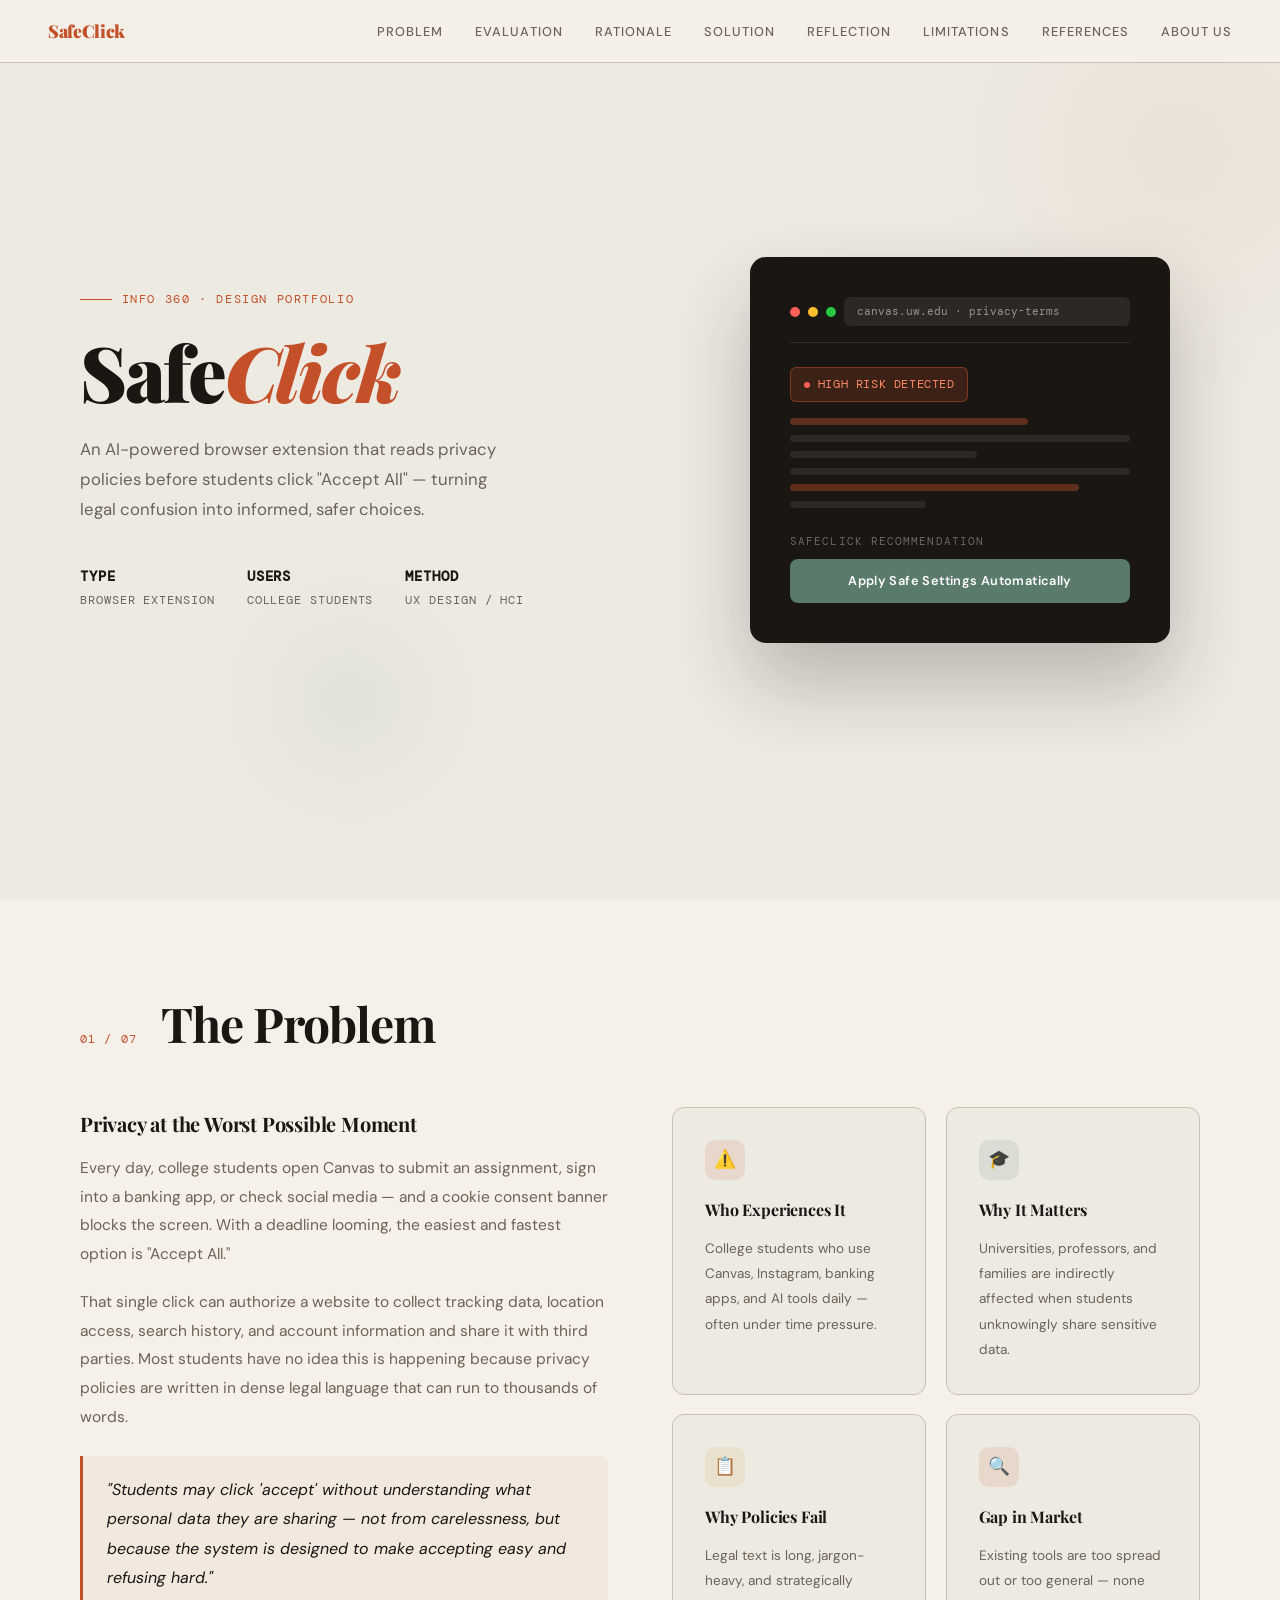
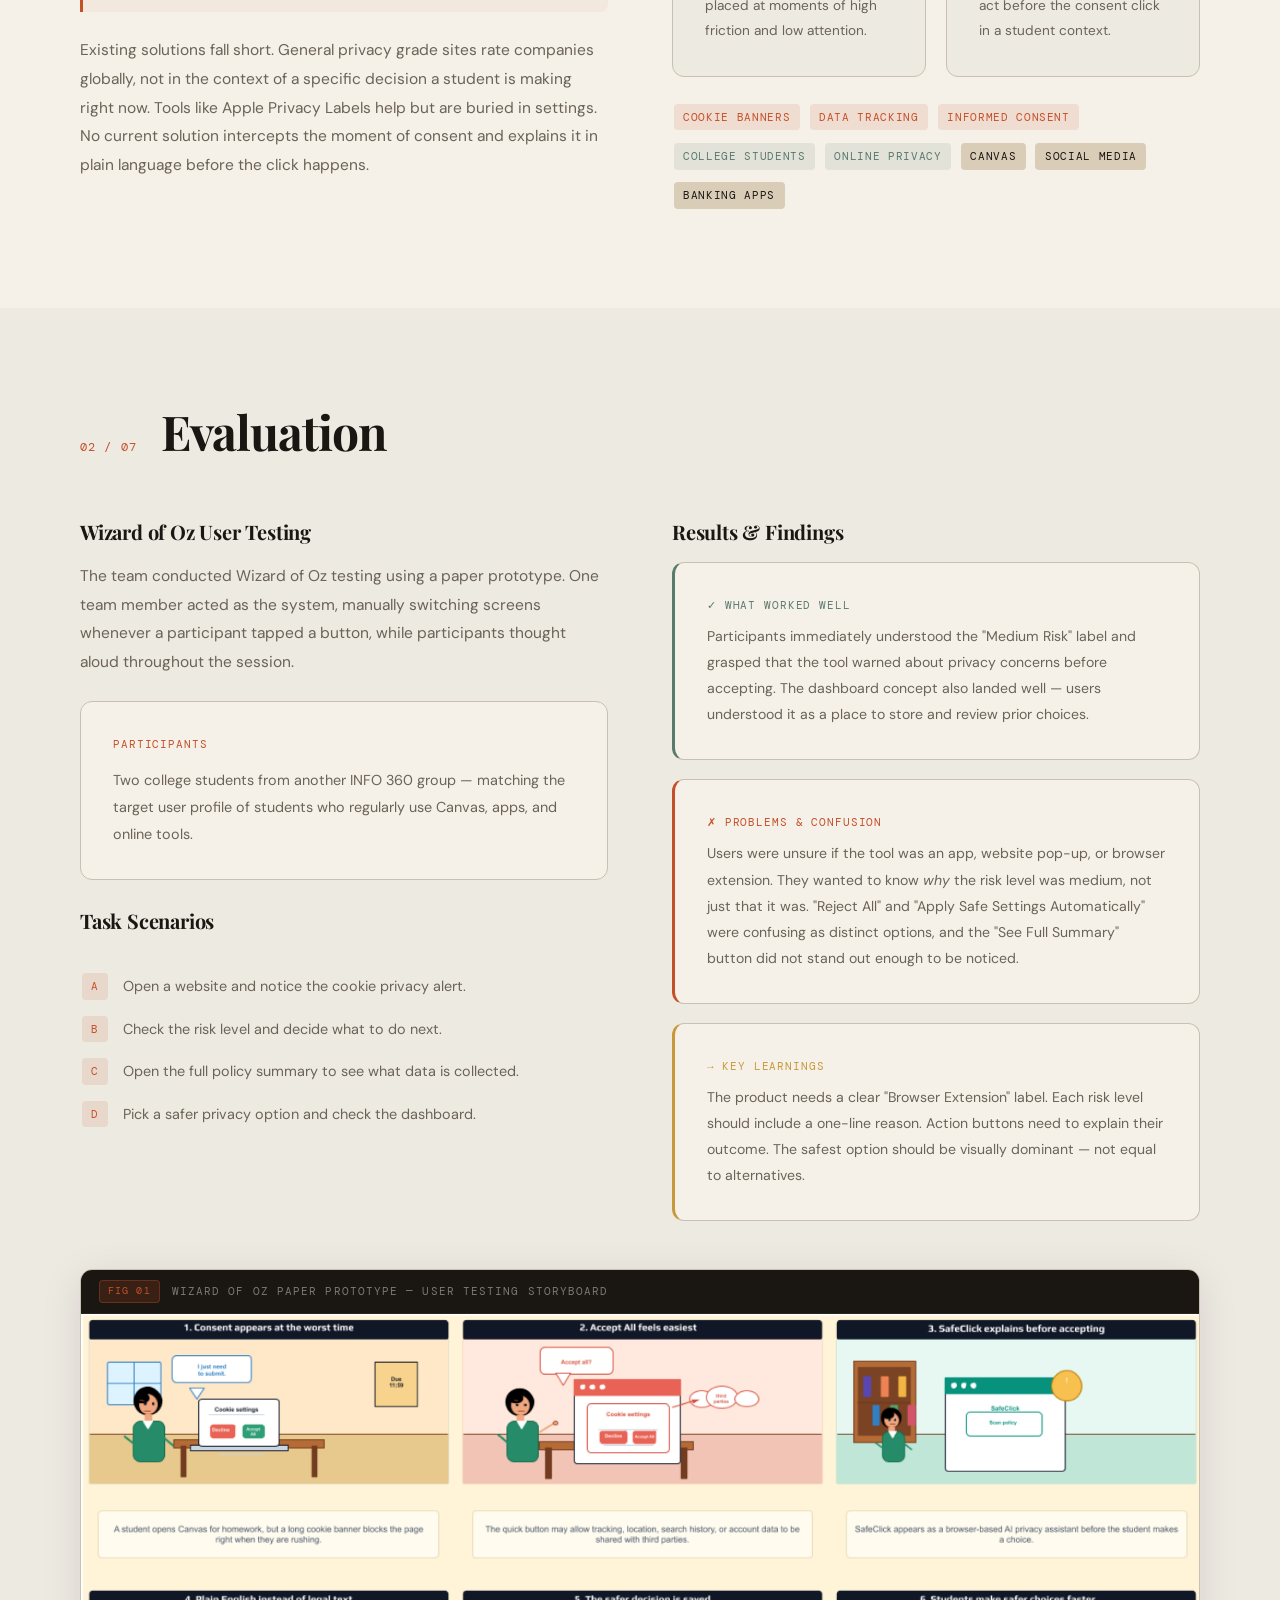
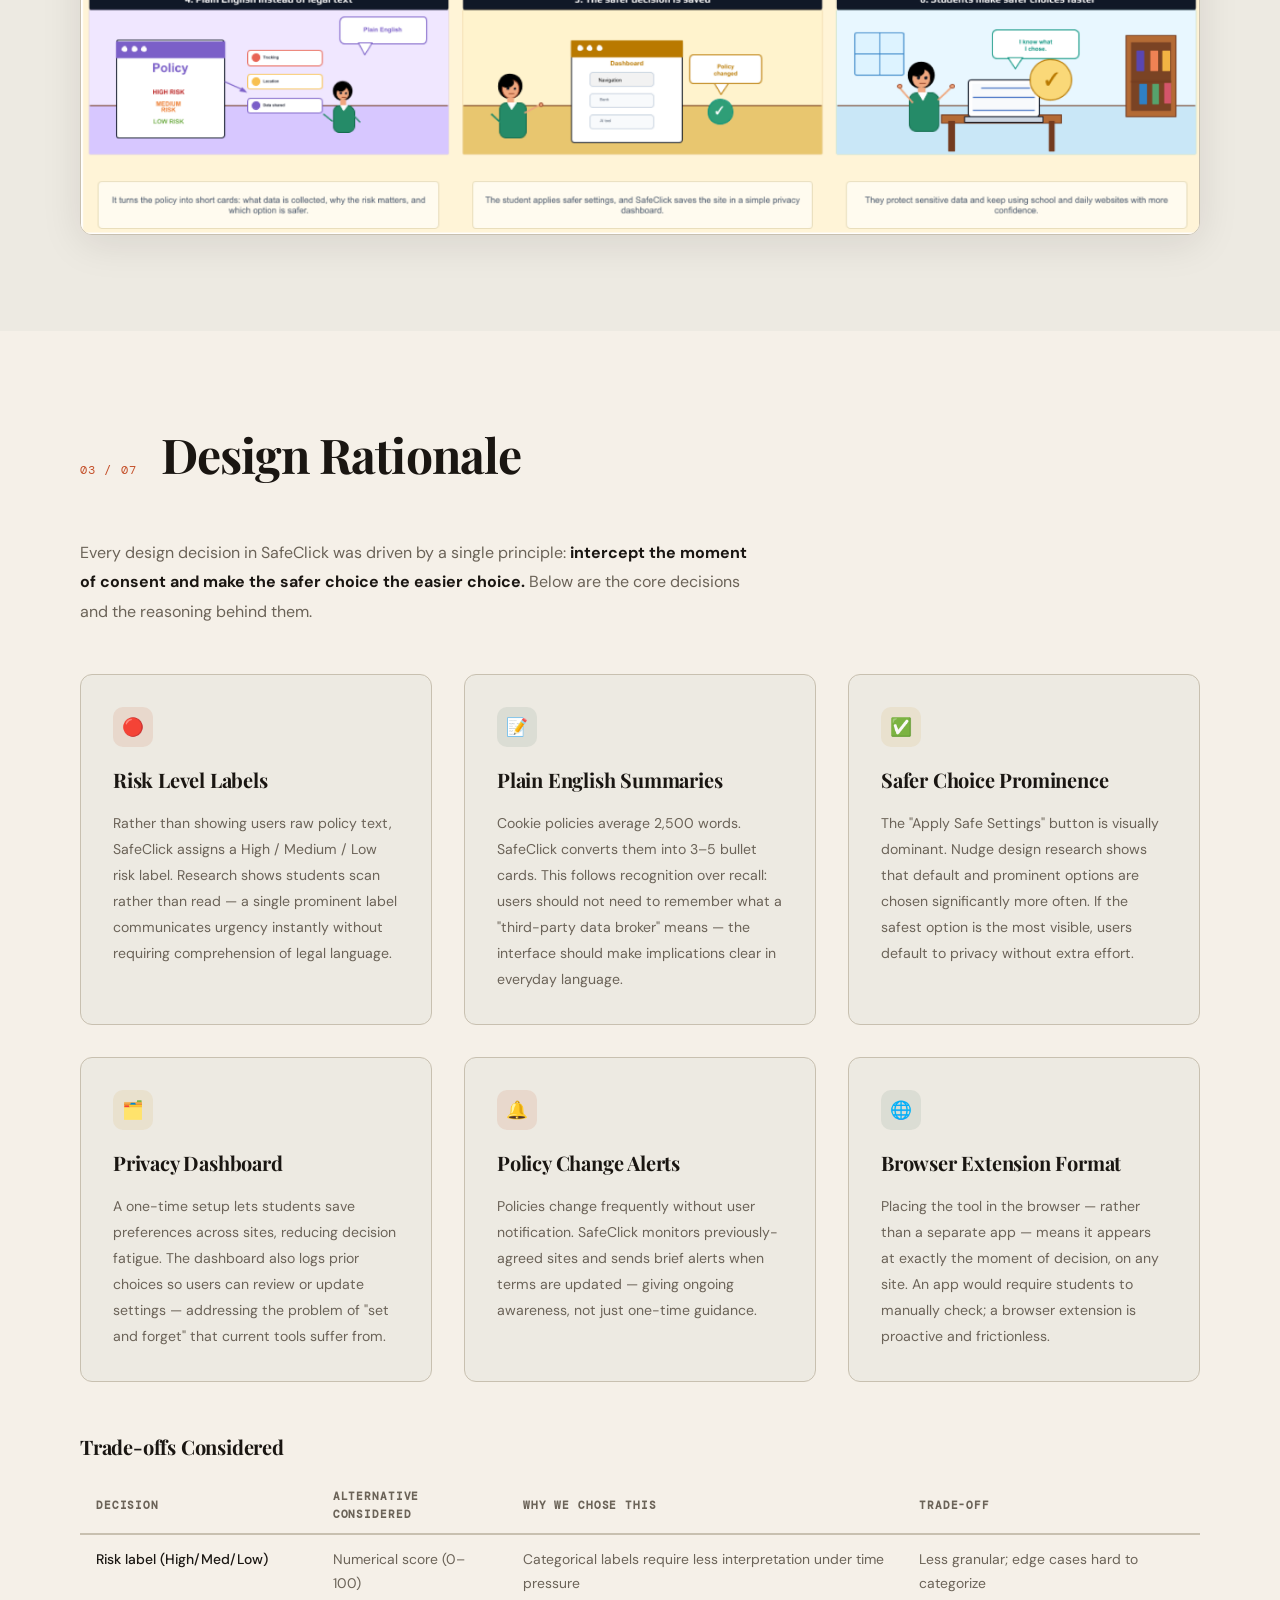
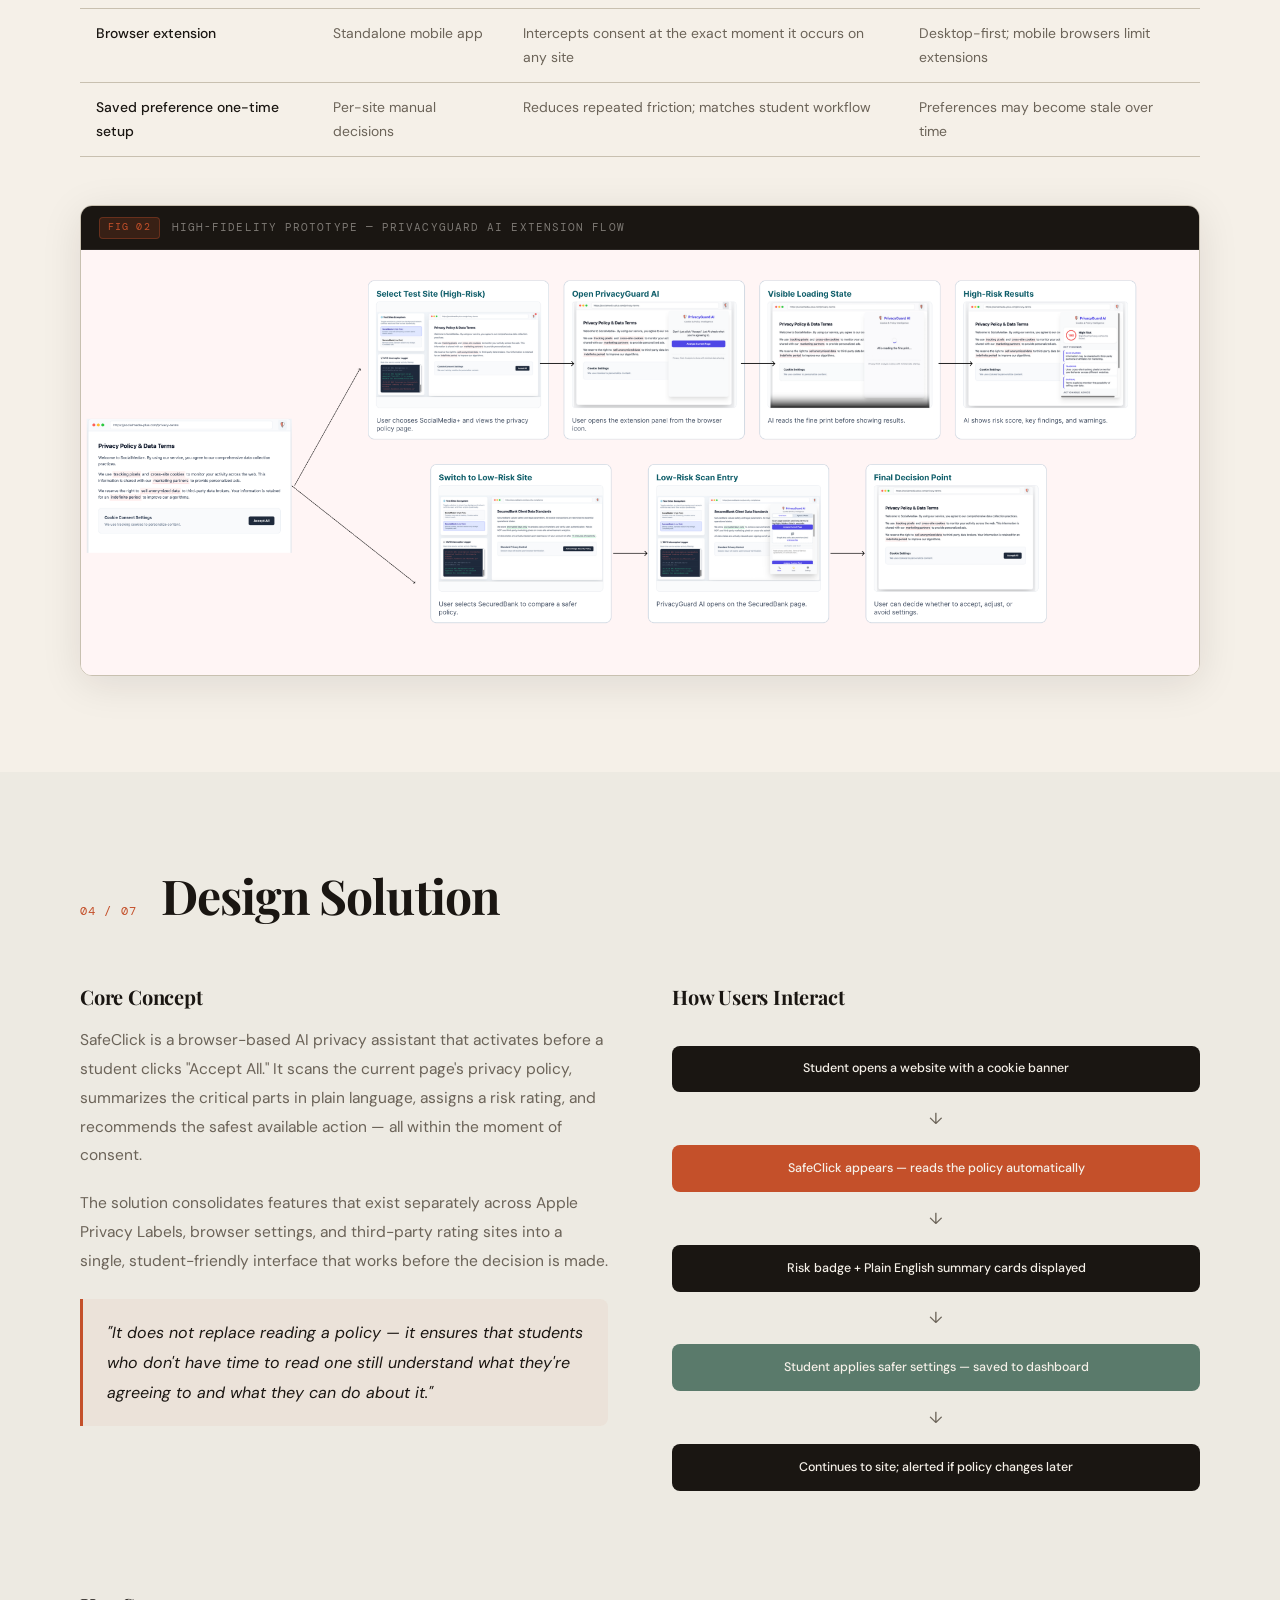
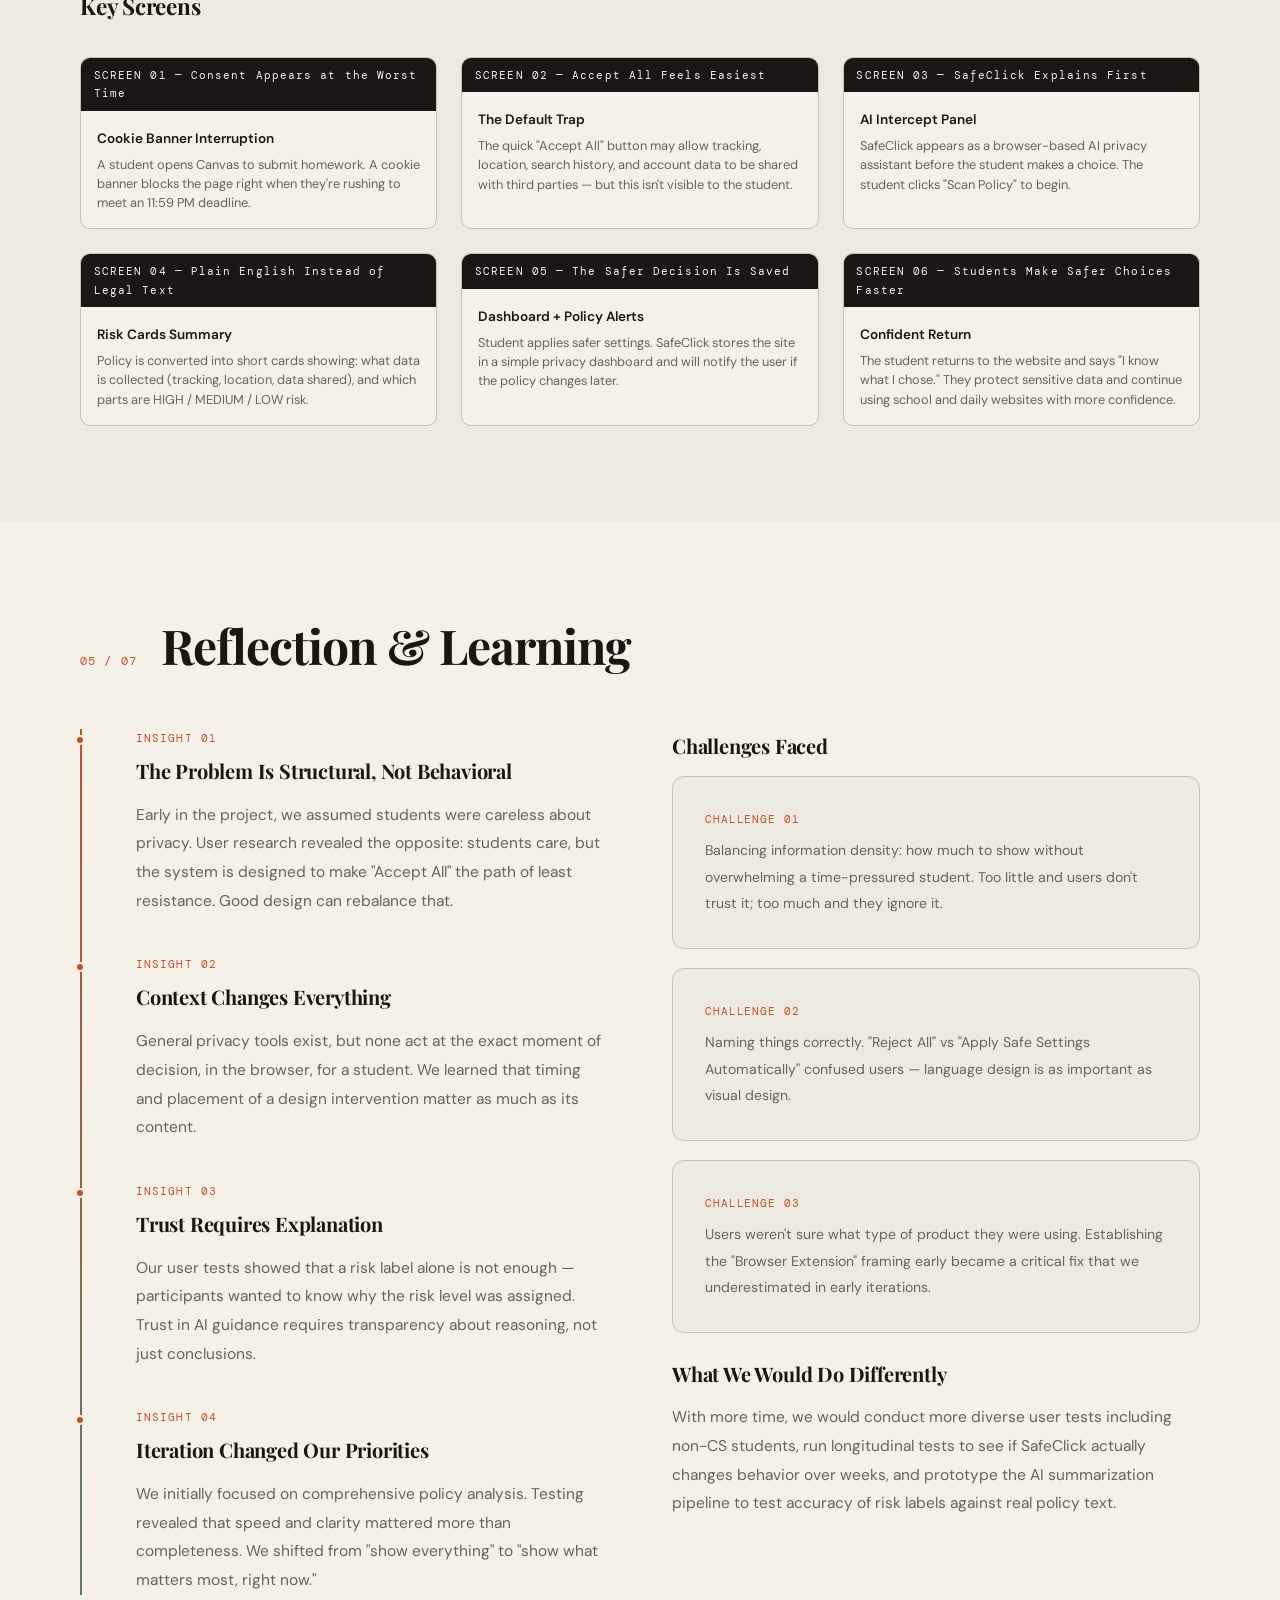
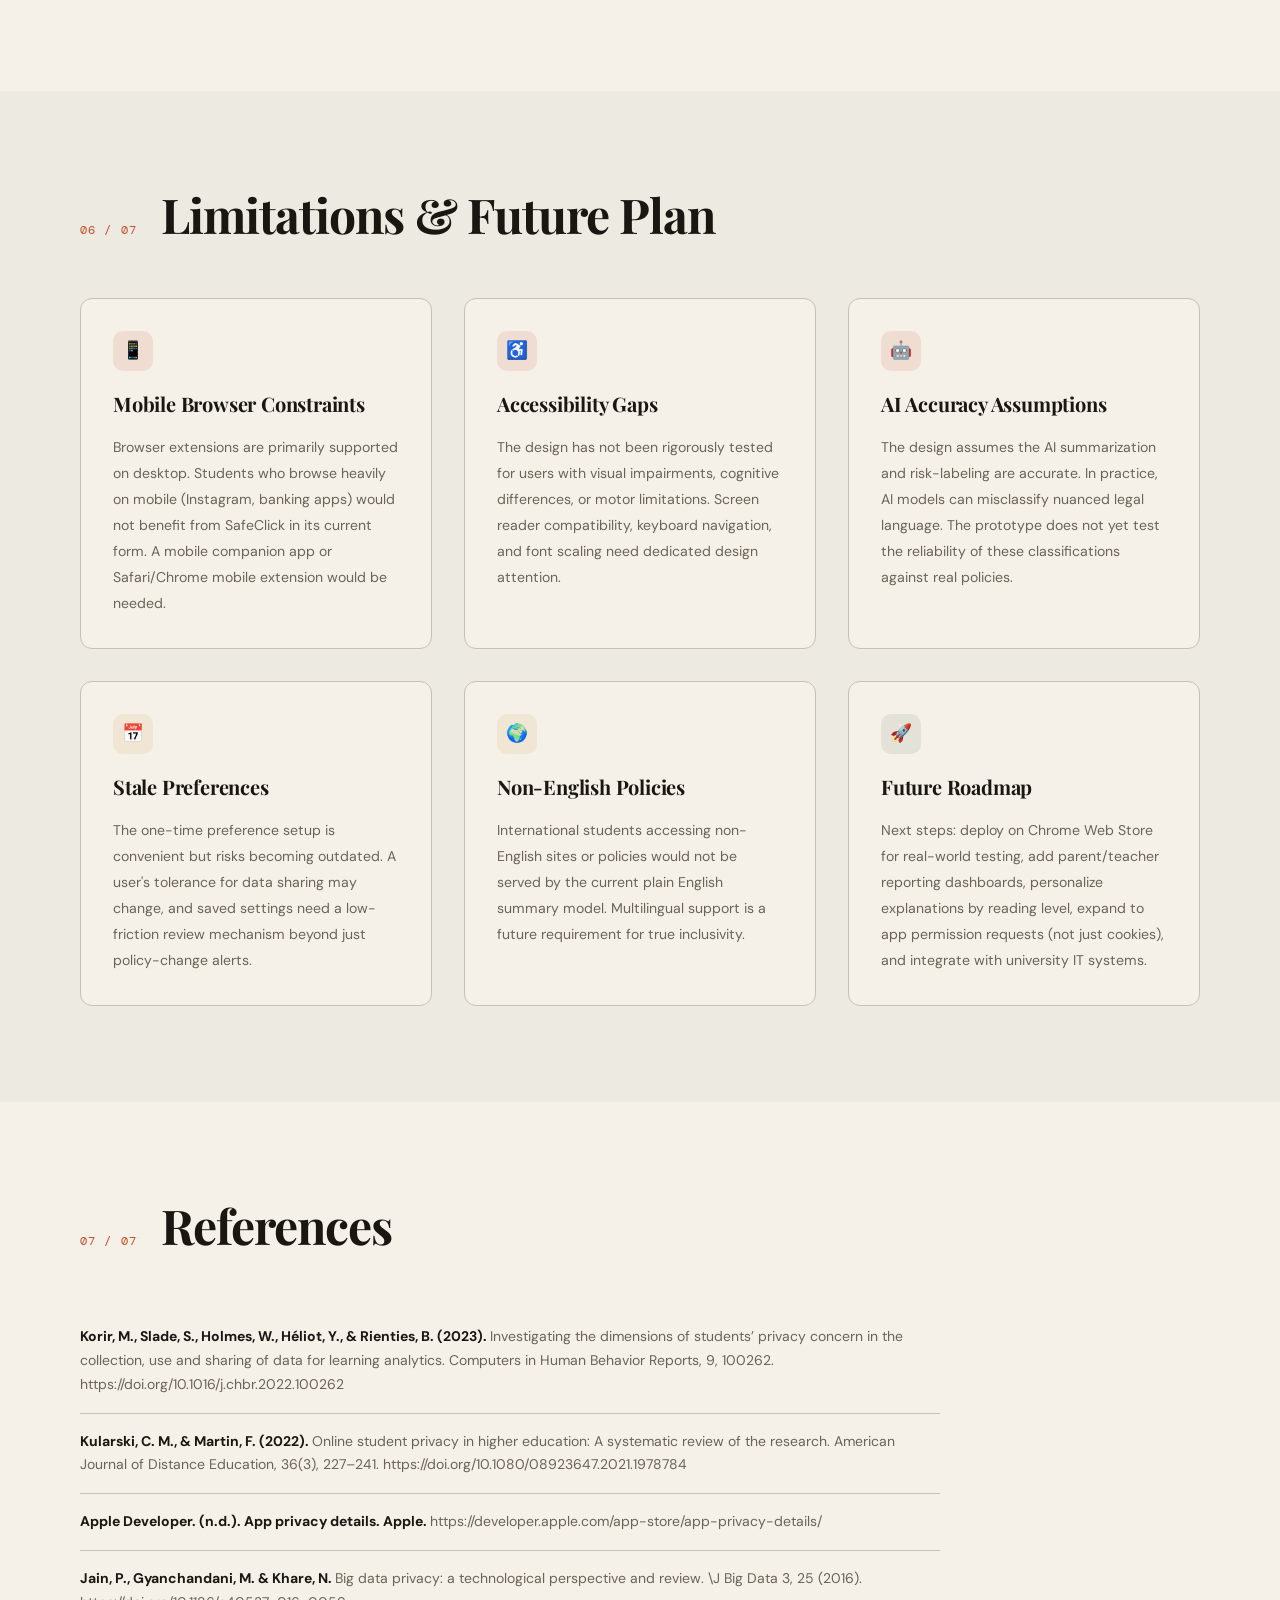
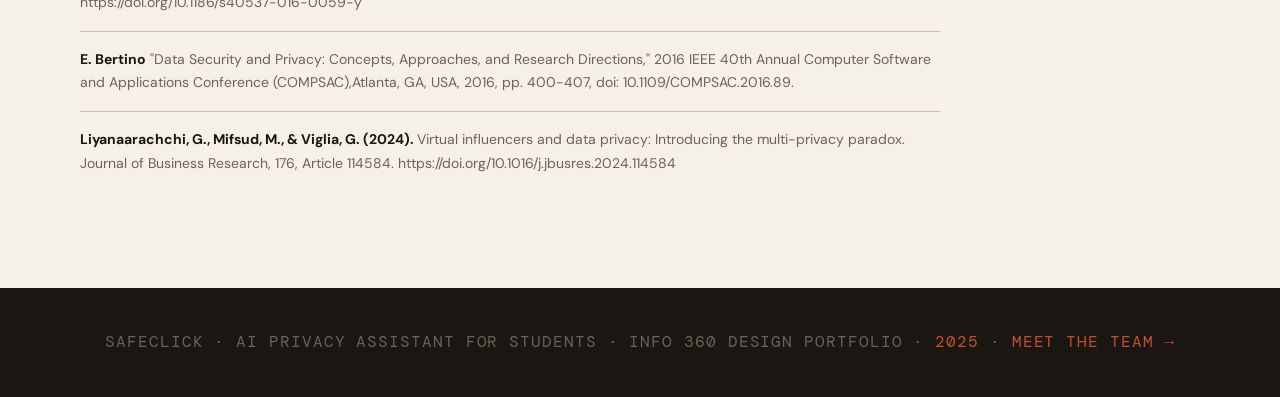
==== commit 3d9be6f1: "Update index.html" ====
--- a/index.html
+++ b/index.html
@@ -735,13 +735,11 @@
   </div>
   <div class="reveal" style="max-width:860px;">
     <div class="ref-item"><strong>Korir, M., Slade, S., Holmes, W., Héliot, Y., & Rienties, B. (2023). </strong> Investigating the dimensions of students’ privacy concern in the collection, use and sharing of data for learning analytics. Computers in Human Behavior Reports, 9, 100262. https://doi.org/10.1016/j.chbr.2022.100262</div>
-    <div class="ref-item"><strong>Cranor, L. F. (2012).</strong> Necessary but not sufficient: Standardized mechanisms for privacy notice and choice. <em>Journal on Telecommunications and High Technology Law, 10</em>, 273–307.</div>
-    <div class="ref-item"><strong>McDonald, A. M., &amp; Cranor, L. F. (2008).</strong> The cost of reading privacy policies. <em>I/S: A Journal of Law and Policy for the Information Society, 4</em>(3), 543–568.</div>
-    <div class="ref-item"><strong>Nielsen, J. (1994).</strong> <em>Usability Engineering.</em> Morgan Kaufmann.</div>
-    <div class="ref-item"><strong>Nielsen, J. (1994).</strong> 10 usability heuristics for user interface design. Nielsen Norman Group. https://www.nngroup.com/articles/ten-usability-heuristics/</div>
-    <div class="ref-item"><strong>Solove, D. J. (2013).</strong> Introduction: Privacy self-management and the consent dilemma. <em>Harvard Law Review, 126</em>, 1880–1903.</div>
-    <div class="ref-item"><strong>Thaler, R. H., &amp; Sunstein, C. R. (2008).</strong> <em>Nudge: Improving Decisions About Health, Wealth, and Happiness.</em> Yale University Press.</div>
-    <div class="ref-item"><strong>Wilson, S., et al. (2016).</strong> The creation and analysis of a website privacy policy corpus. In <em>Proceedings of the 54th Annual Meeting of the Association for Computational Linguistics</em> (pp. 1330–1340).</div>
+    <div class="ref-item"><strong>Kularski, C. M., & Martin, F. (2022). </strong> Online student privacy in higher education: A systematic review of the research. American Journal of Distance Education, 36(3), 227–241. https://doi.org/10.1080/08923647.2021.1978784</div>
+    <div class="ref-item"><strong>Apple Developer. (n.d.). App privacy details. Apple. </strong> https://developer.apple.com/app-store/app-privacy-details/</div>
+    <div class="ref-item"><strong>Jain, P., Gyanchandani, M. & Khare, N. </strong> Big data privacy: a technological perspective and review. \J Big Data 3, 25 (2016). https://doi.org/10.1186/s40537-016-0059-y</div>
+    <div class="ref-item"><strong>E. Bertino</strong> "Data Security and Privacy: Concepts, Approaches, and Research Directions," 2016 IEEE 40th Annual Computer Software and Applications Conference (COMPSAC),Atlanta, GA, USA, 2016, pp. 400-407, doi: 10.1109/COMPSAC.2016.89.</div>
+    <div class="ref-item"><strong>Liyanaarachchi, G., Mifsud, M., & Viglia, G. (2024). </strong> Virtual influencers and data privacy: Introducing the multi-privacy paradox. Journal of Business Research, 176, Article 114584. https://doi.org/10.1016/j.jbusres.2024.114584</div>
   </div>
 </section>
 
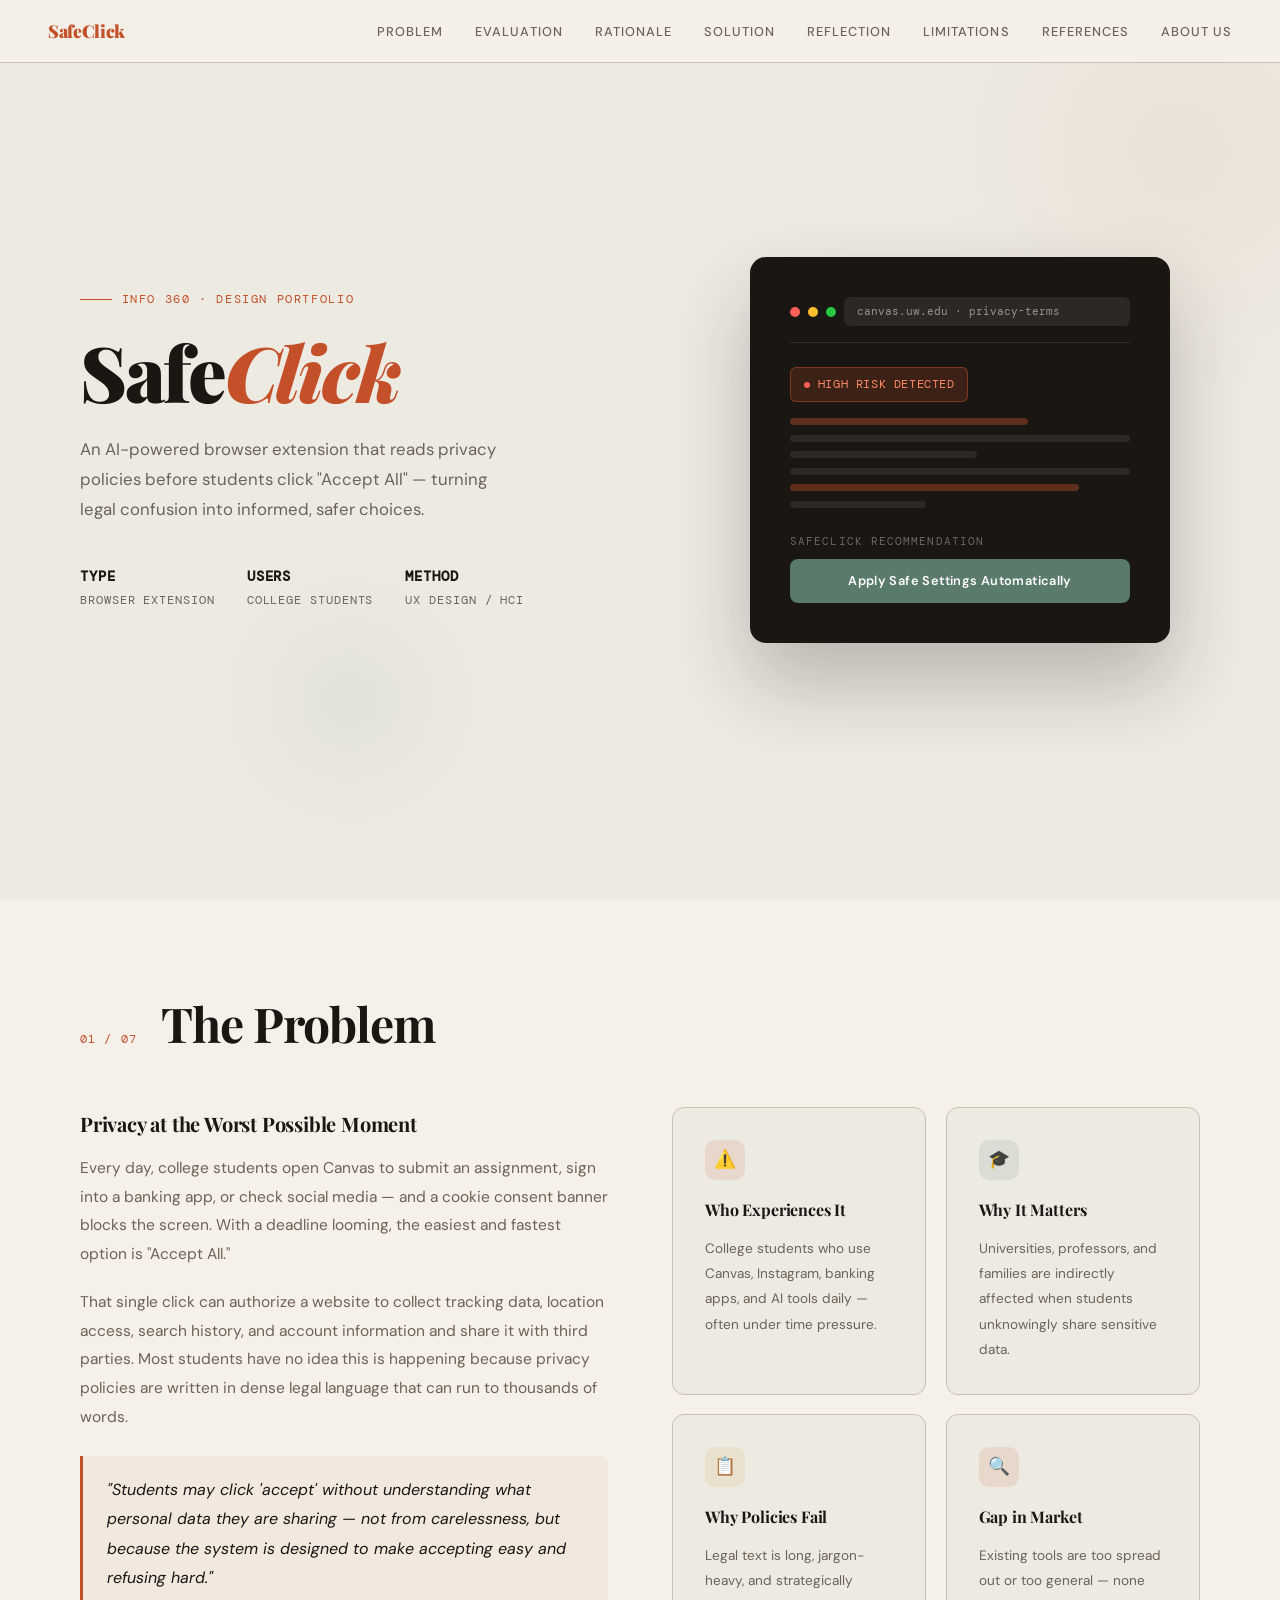
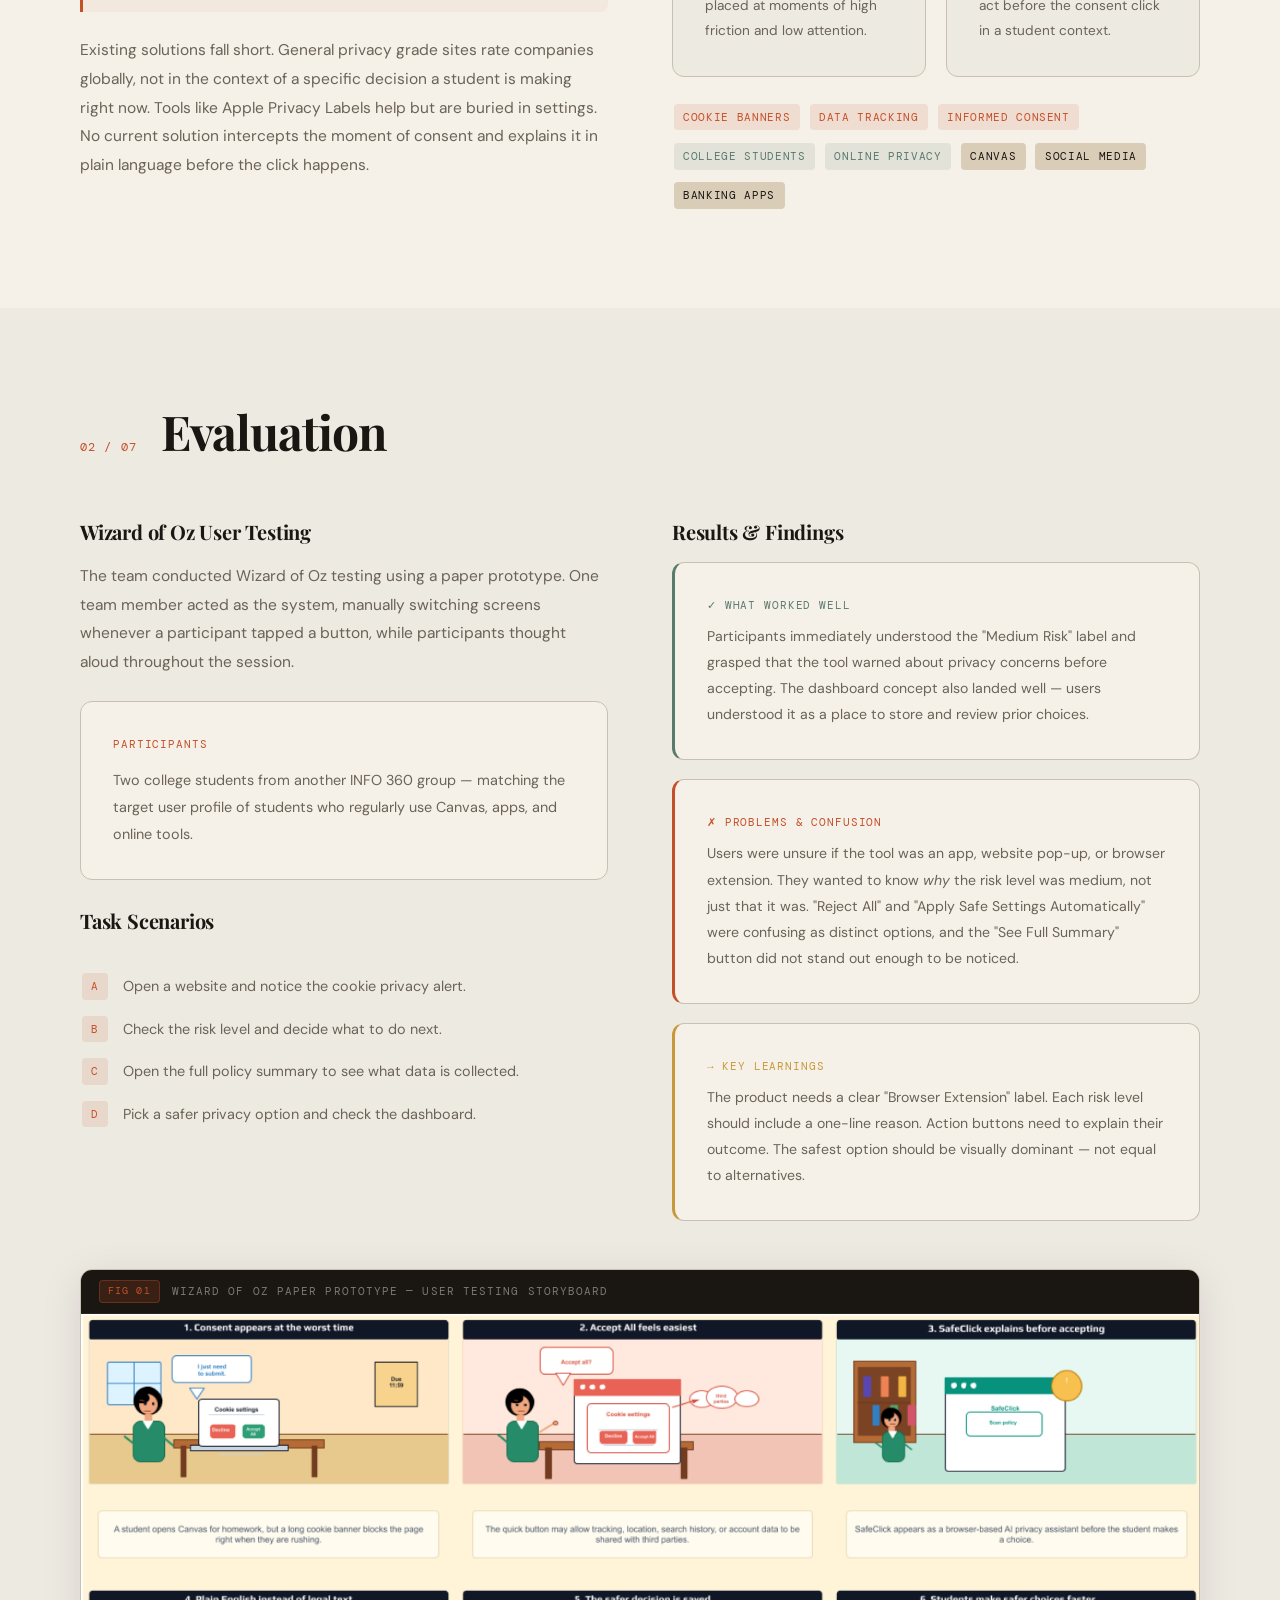
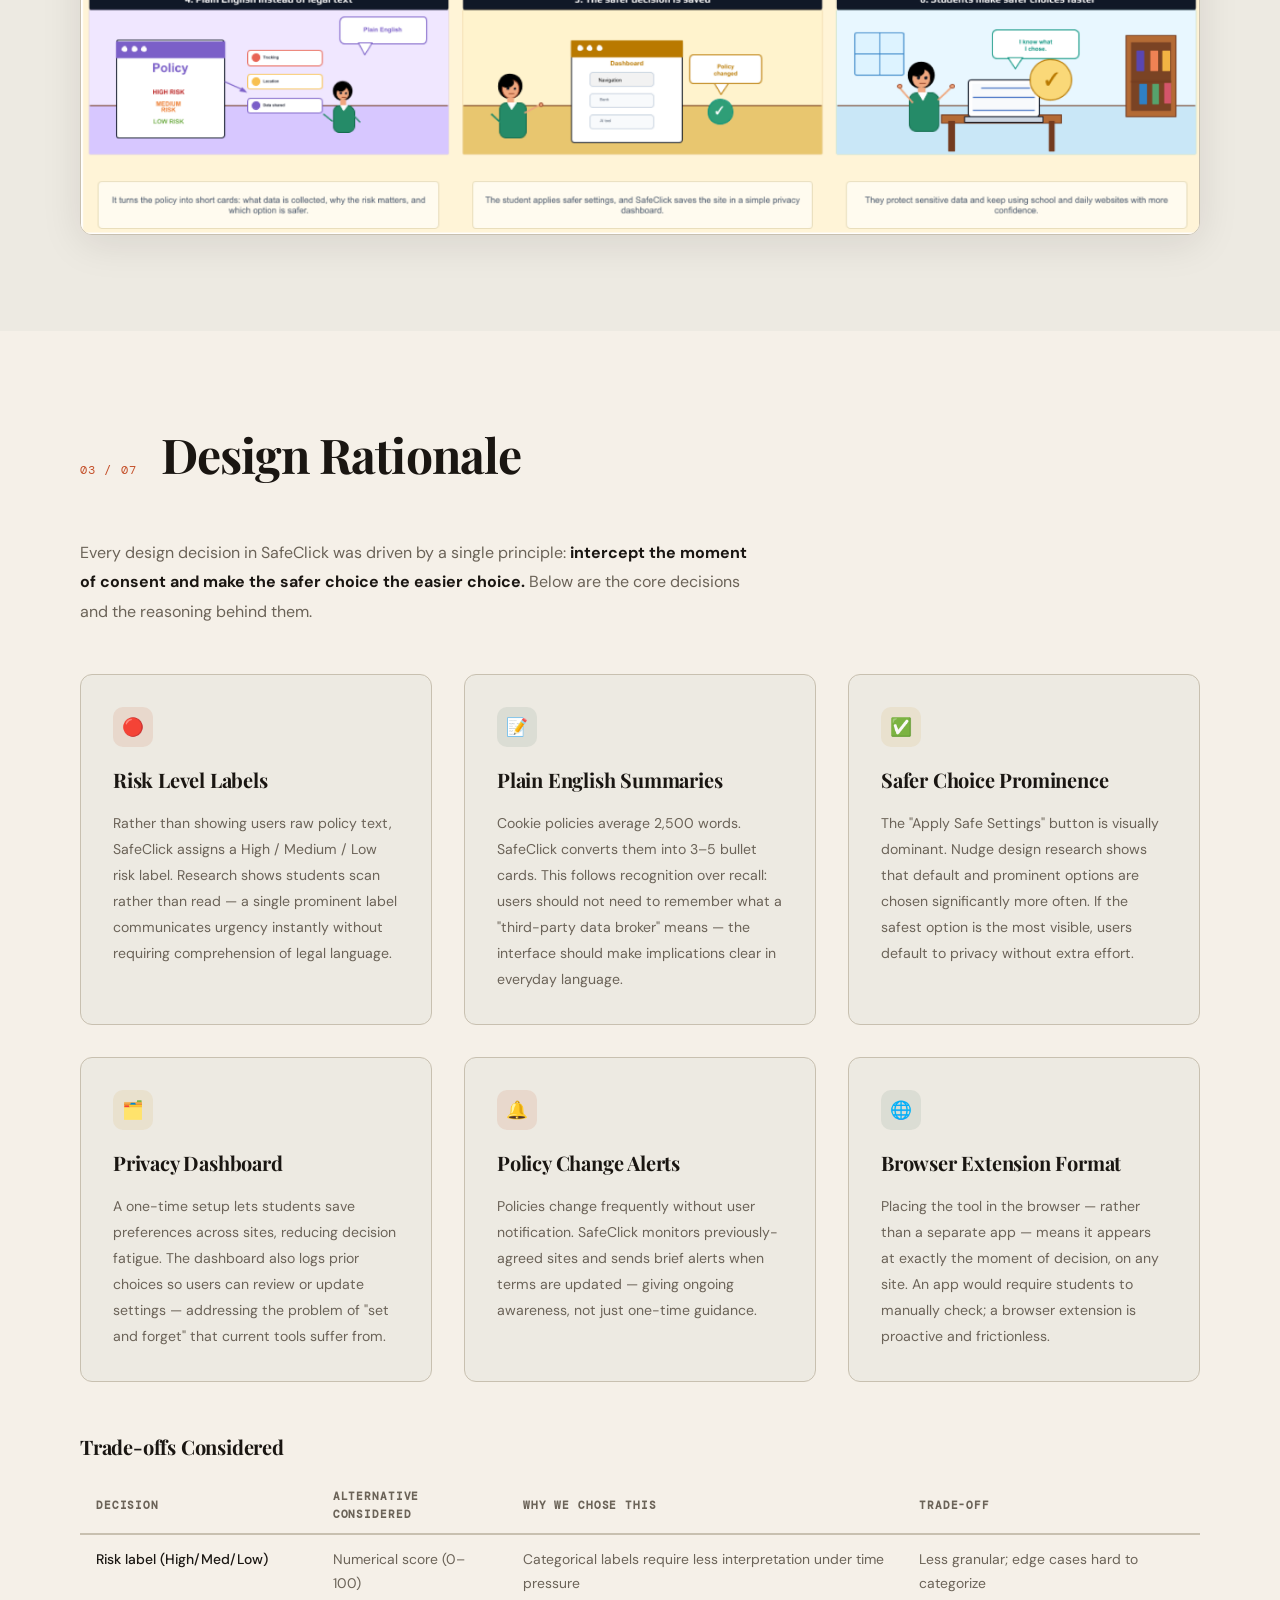
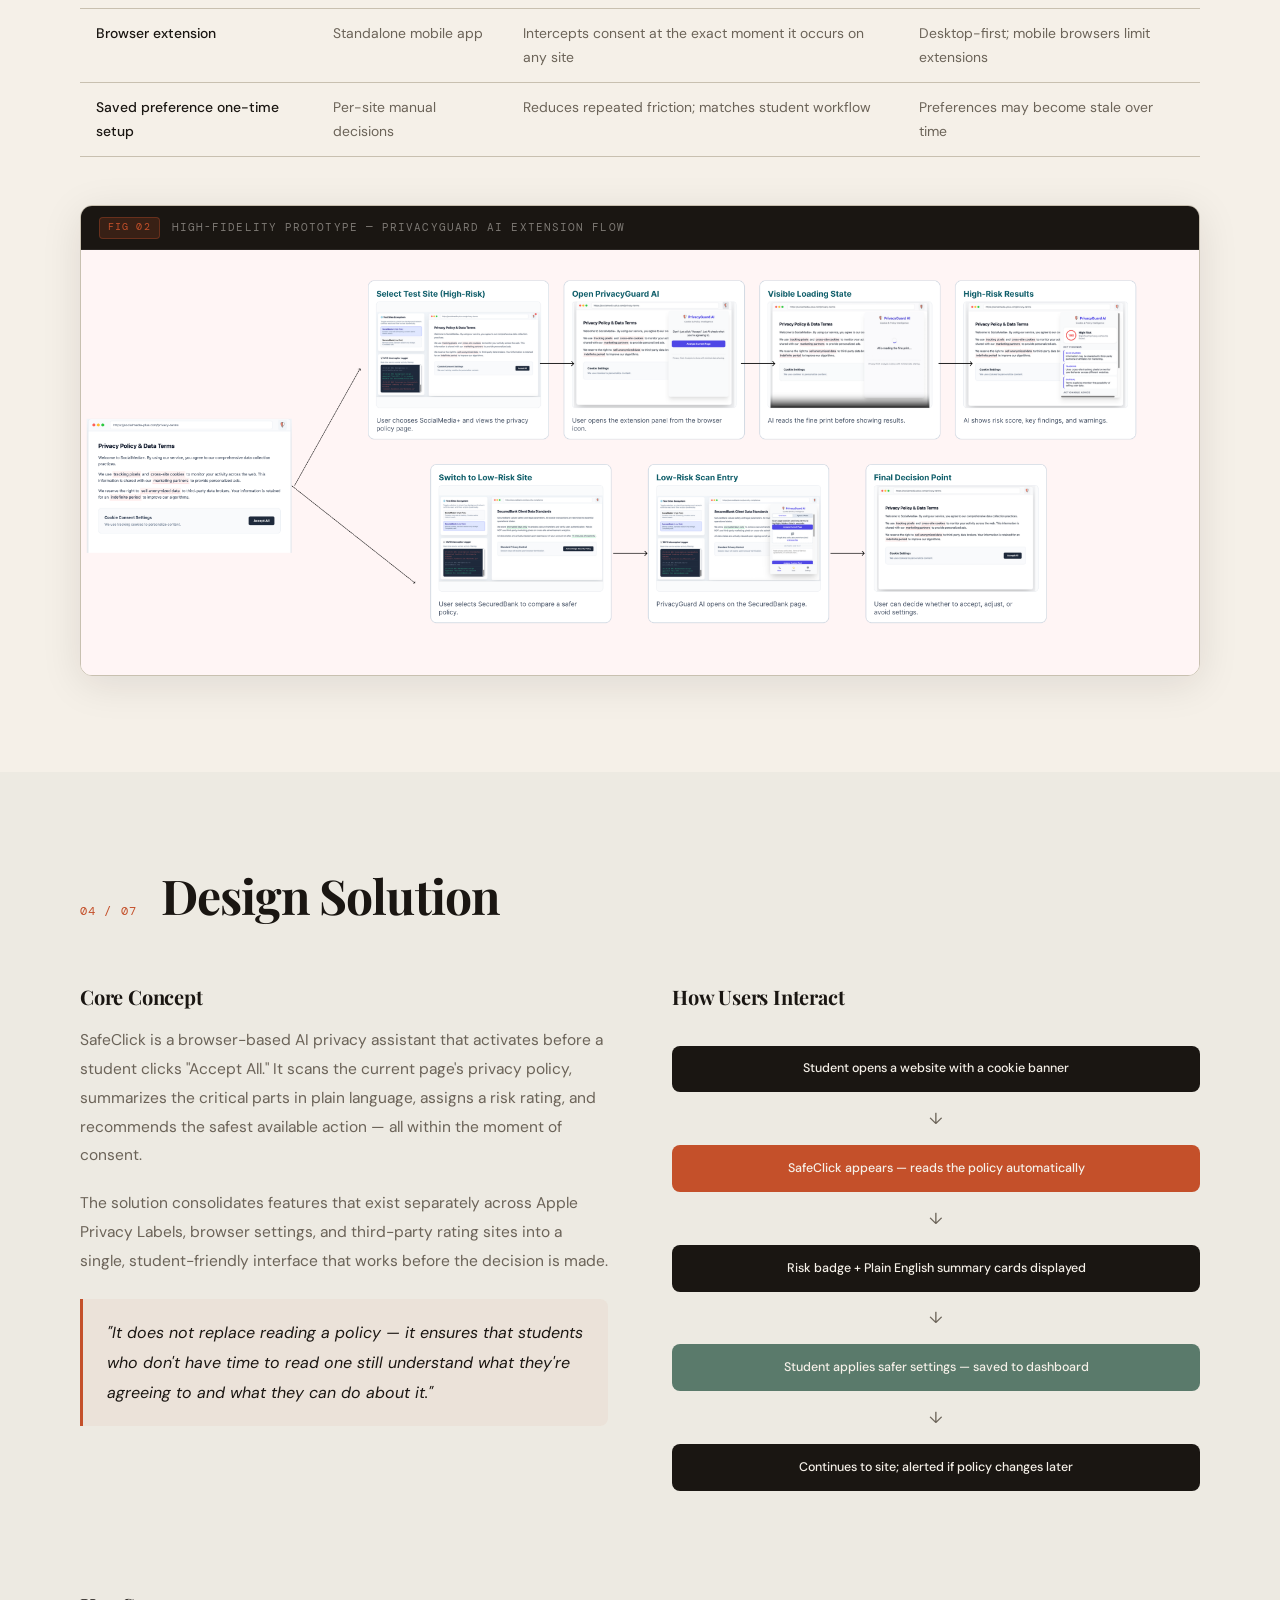
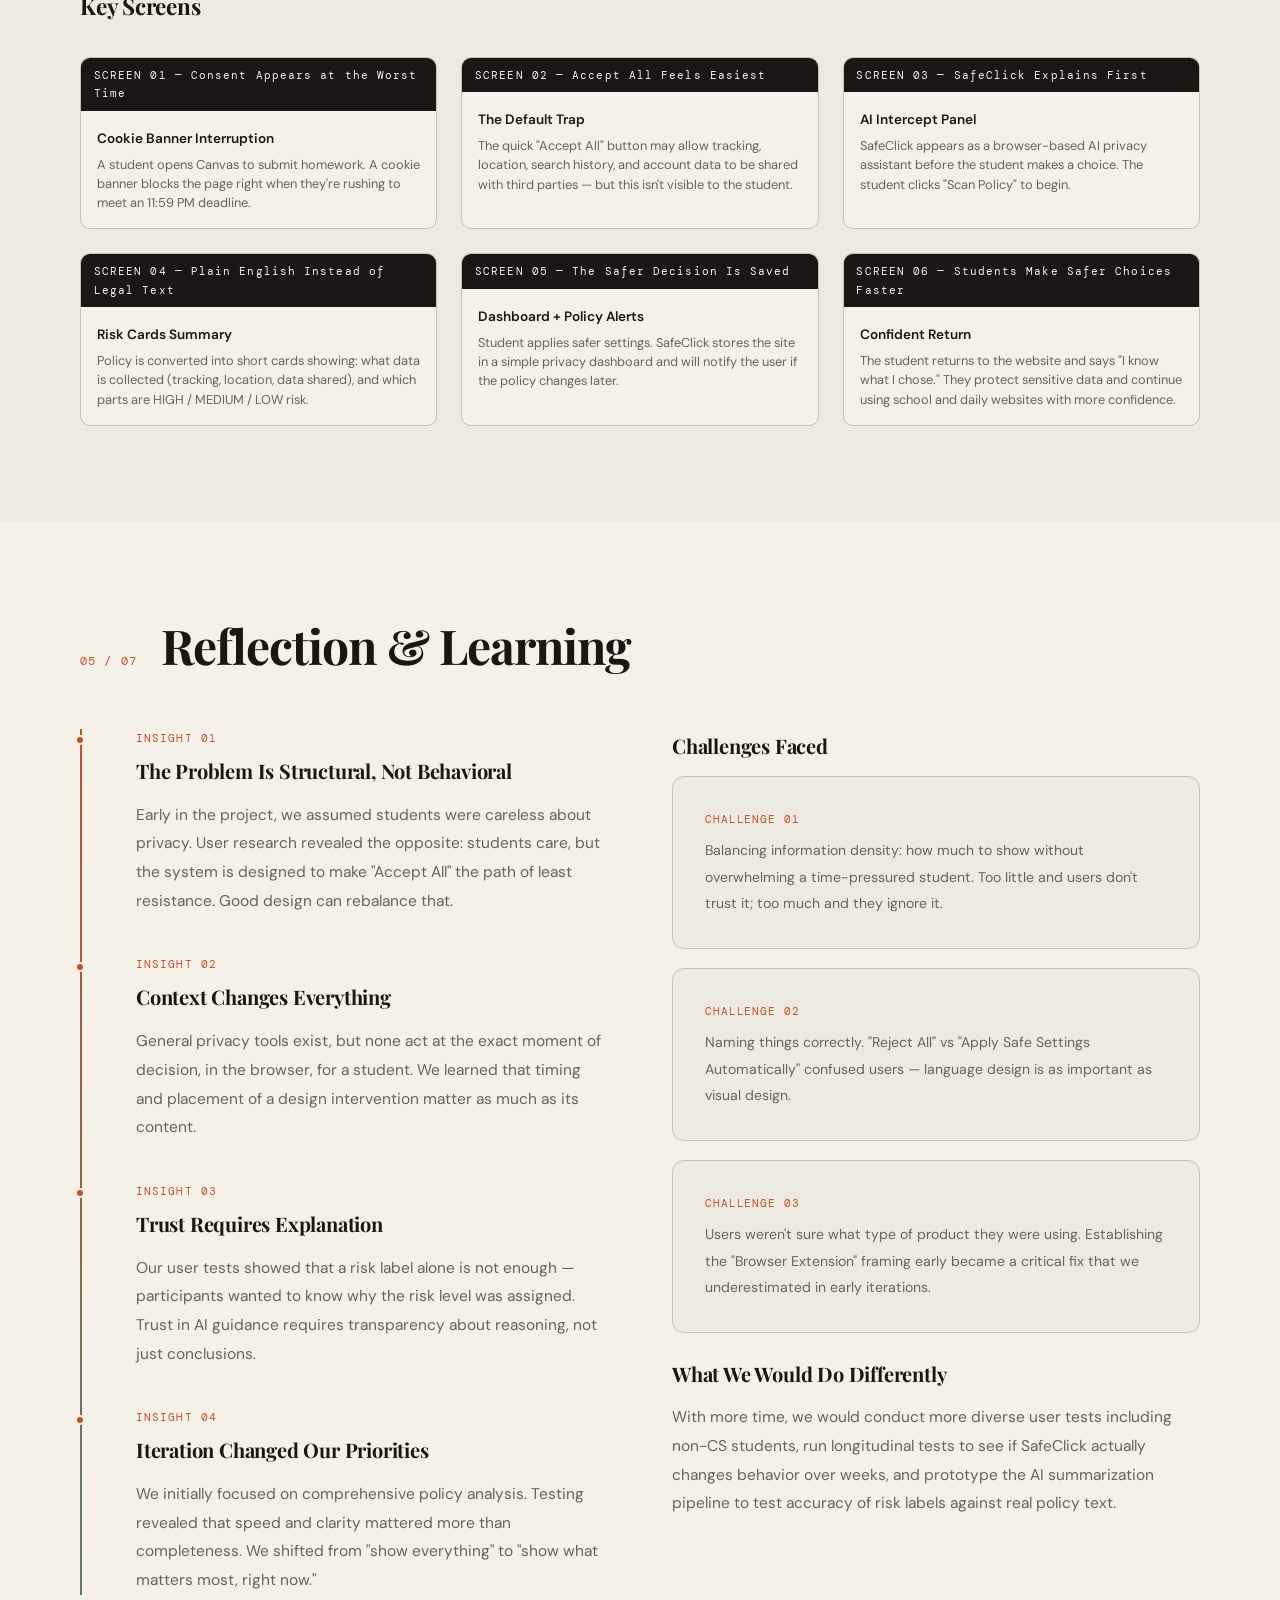
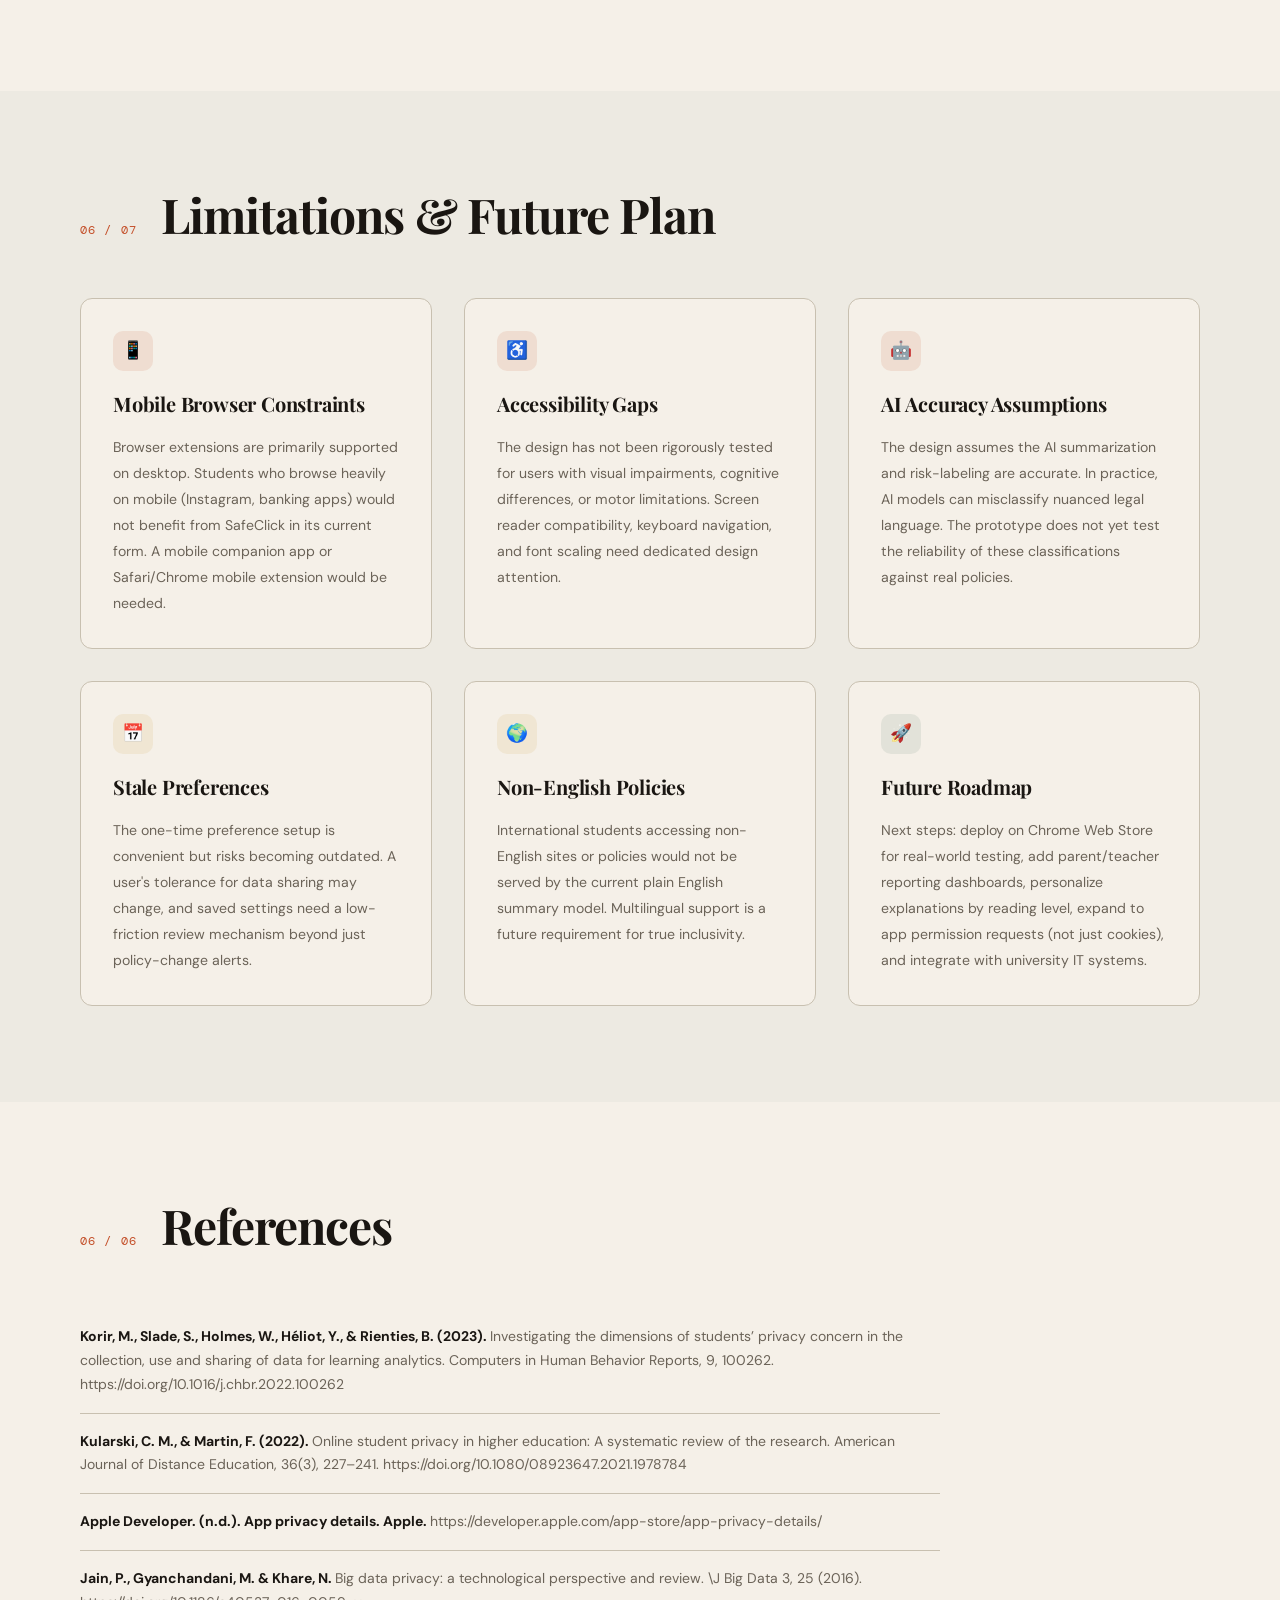
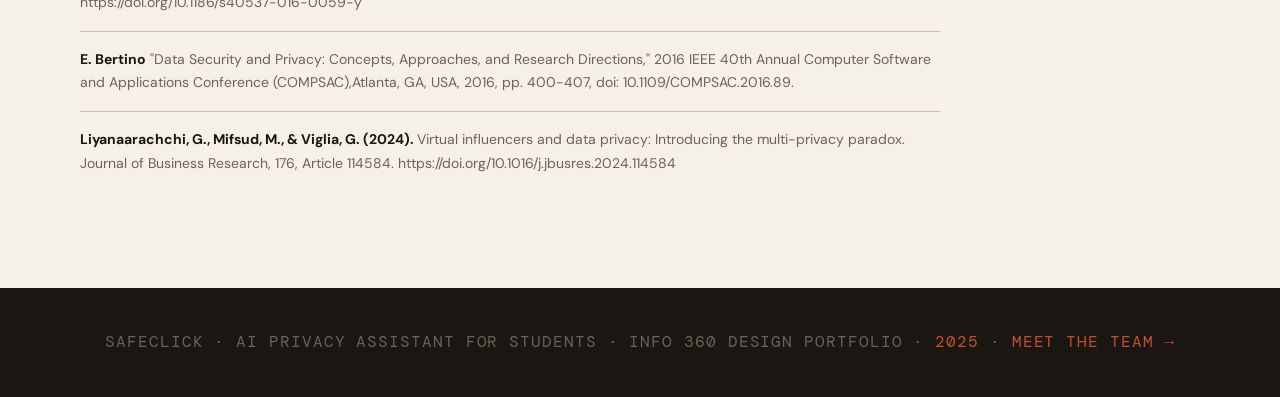
==== commit bff71548: "Update index.html" ====
--- a/index.html
+++ b/index.html
@@ -730,7 +730,7 @@
 
 <section id="references">
   <div class="section-header reveal">
-    <span class="section-num">07 / 07</span>
+    <span class="section-num">06 / 06</span>
     <h2 class="section-title">References</h2>
   </div>
   <div class="reveal" style="max-width:860px;">
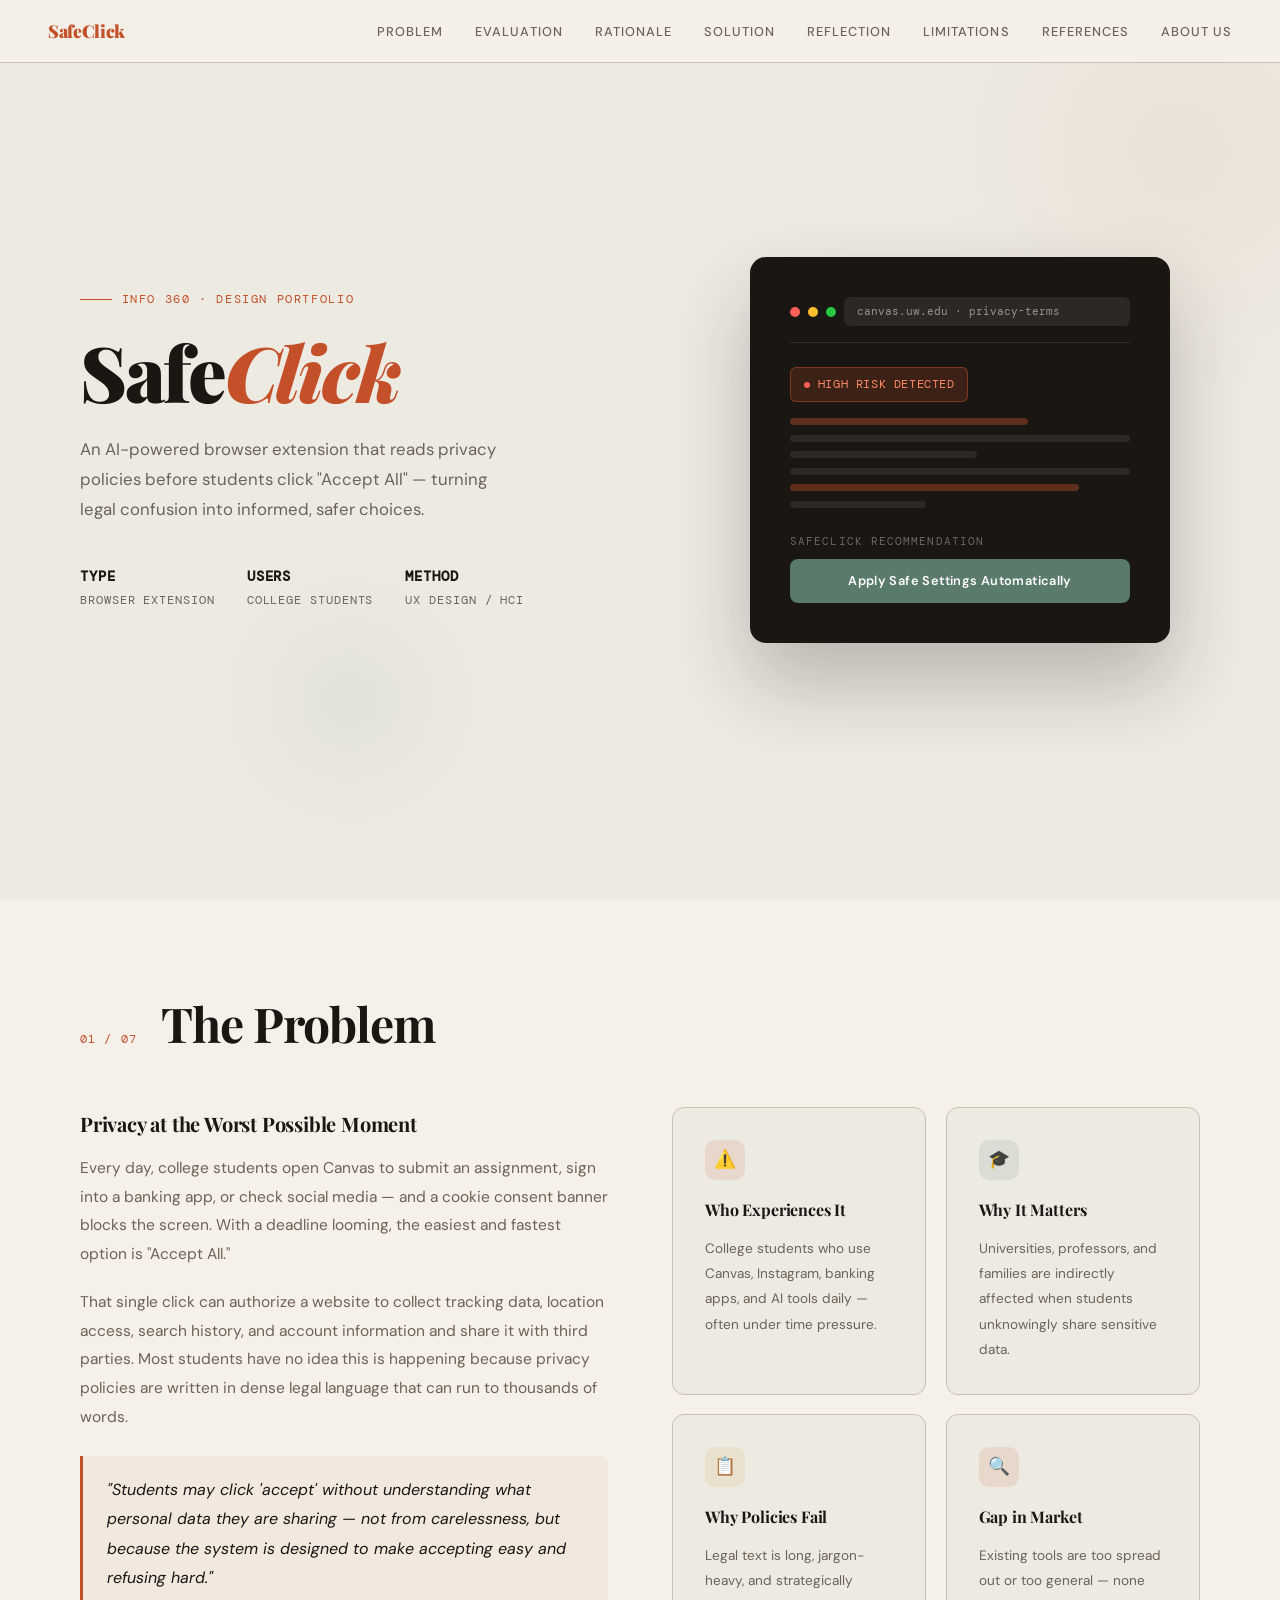
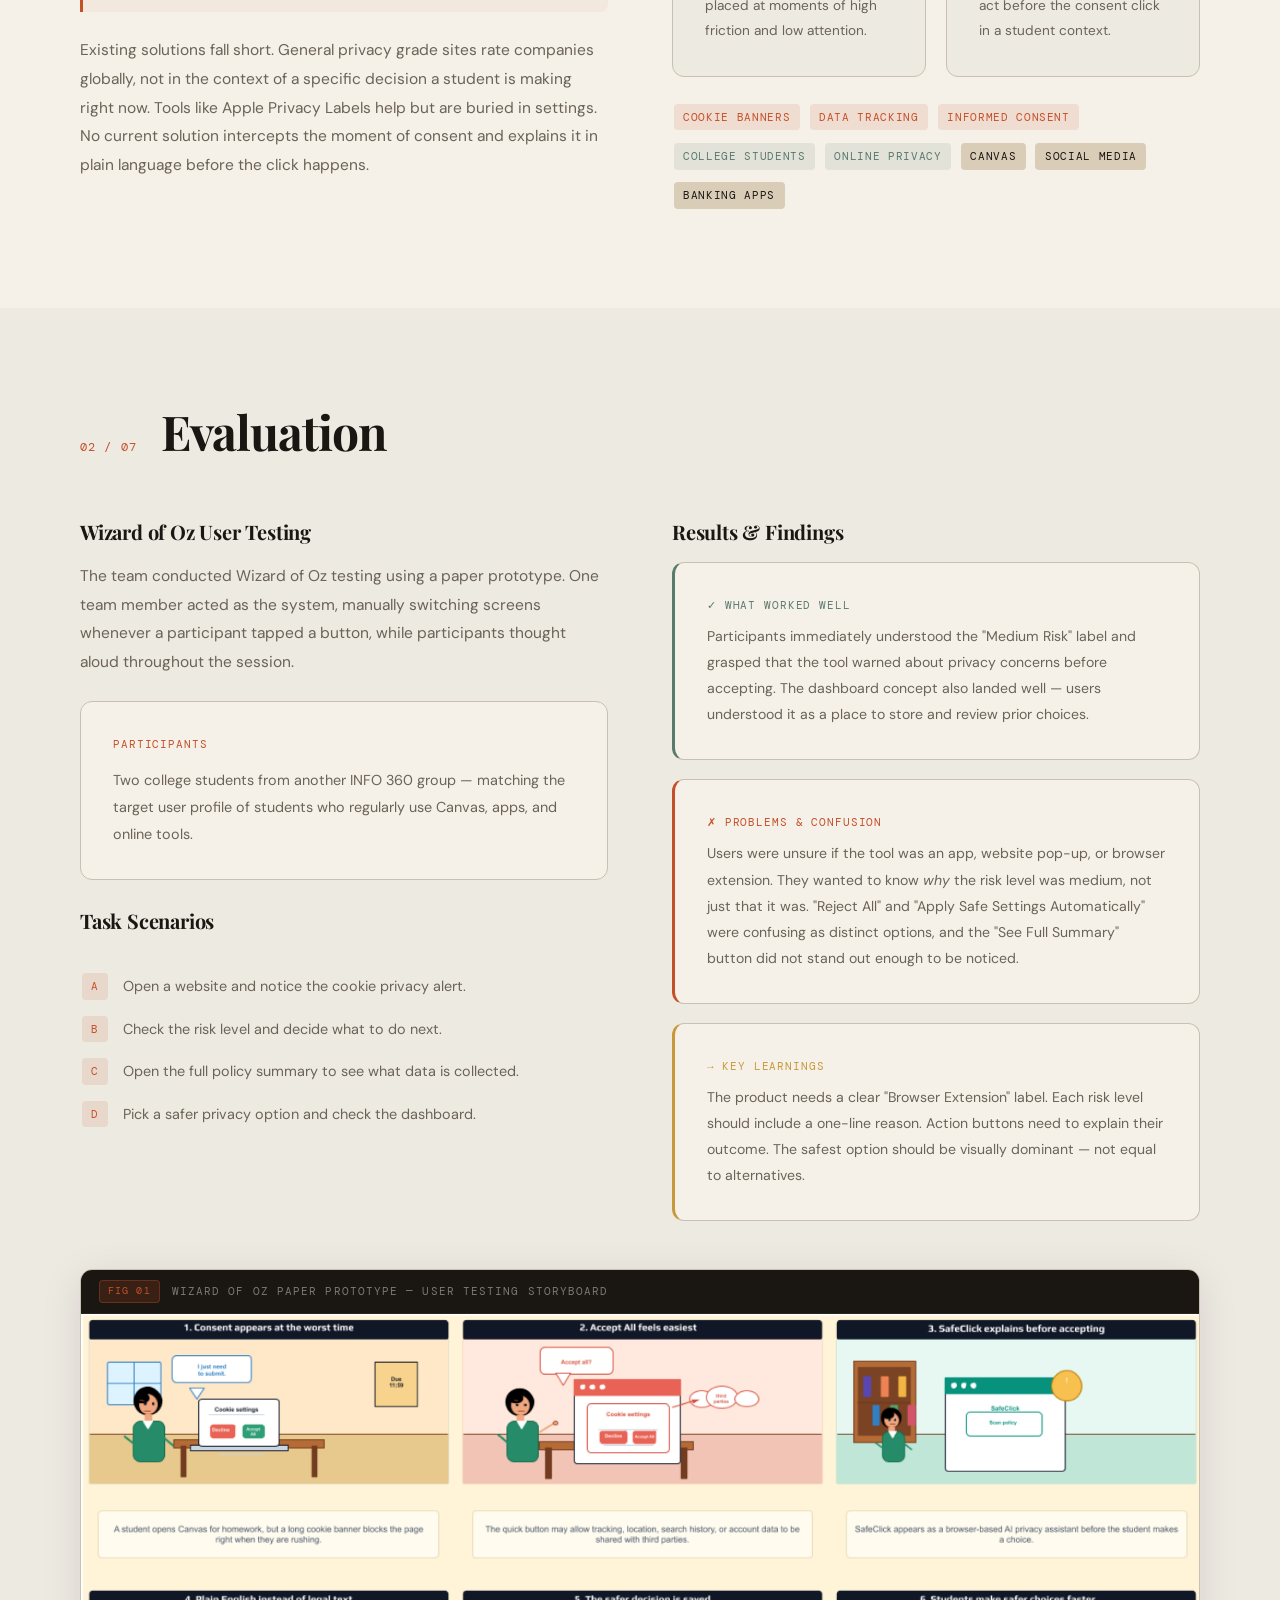
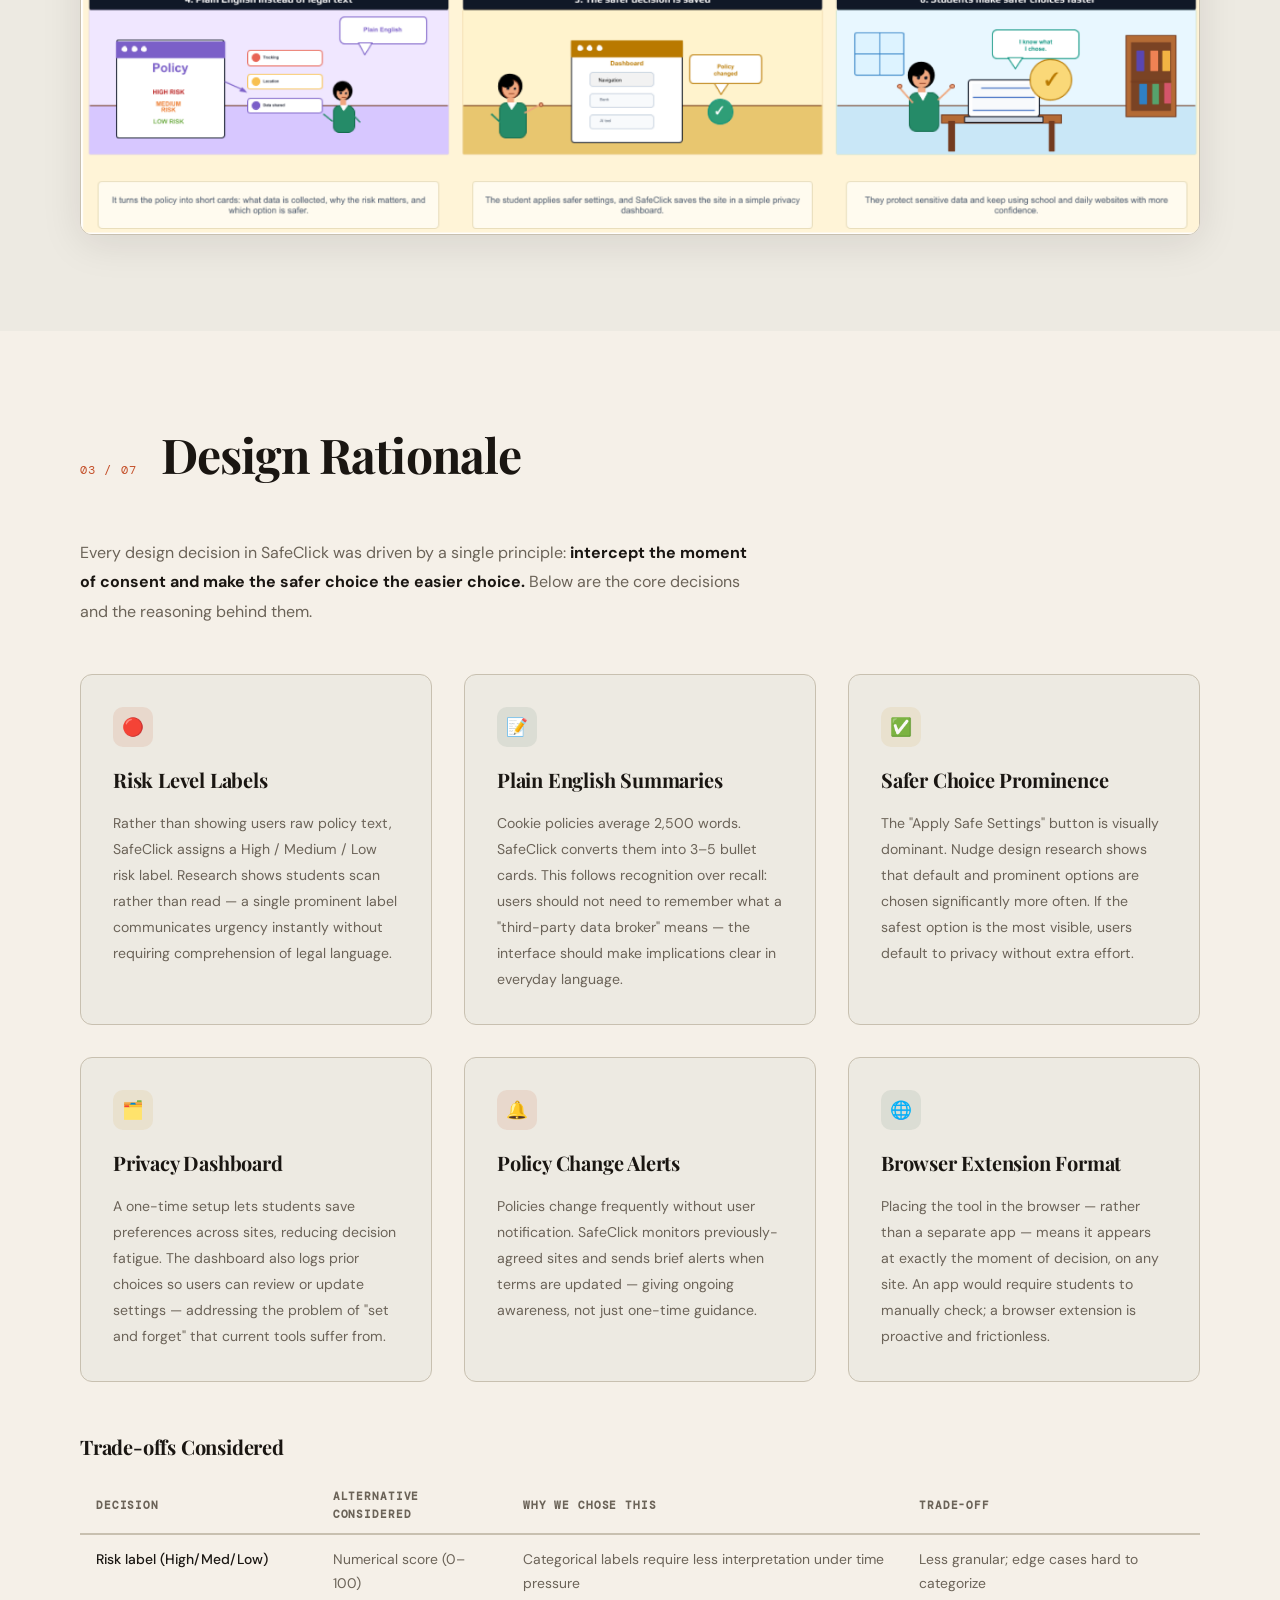
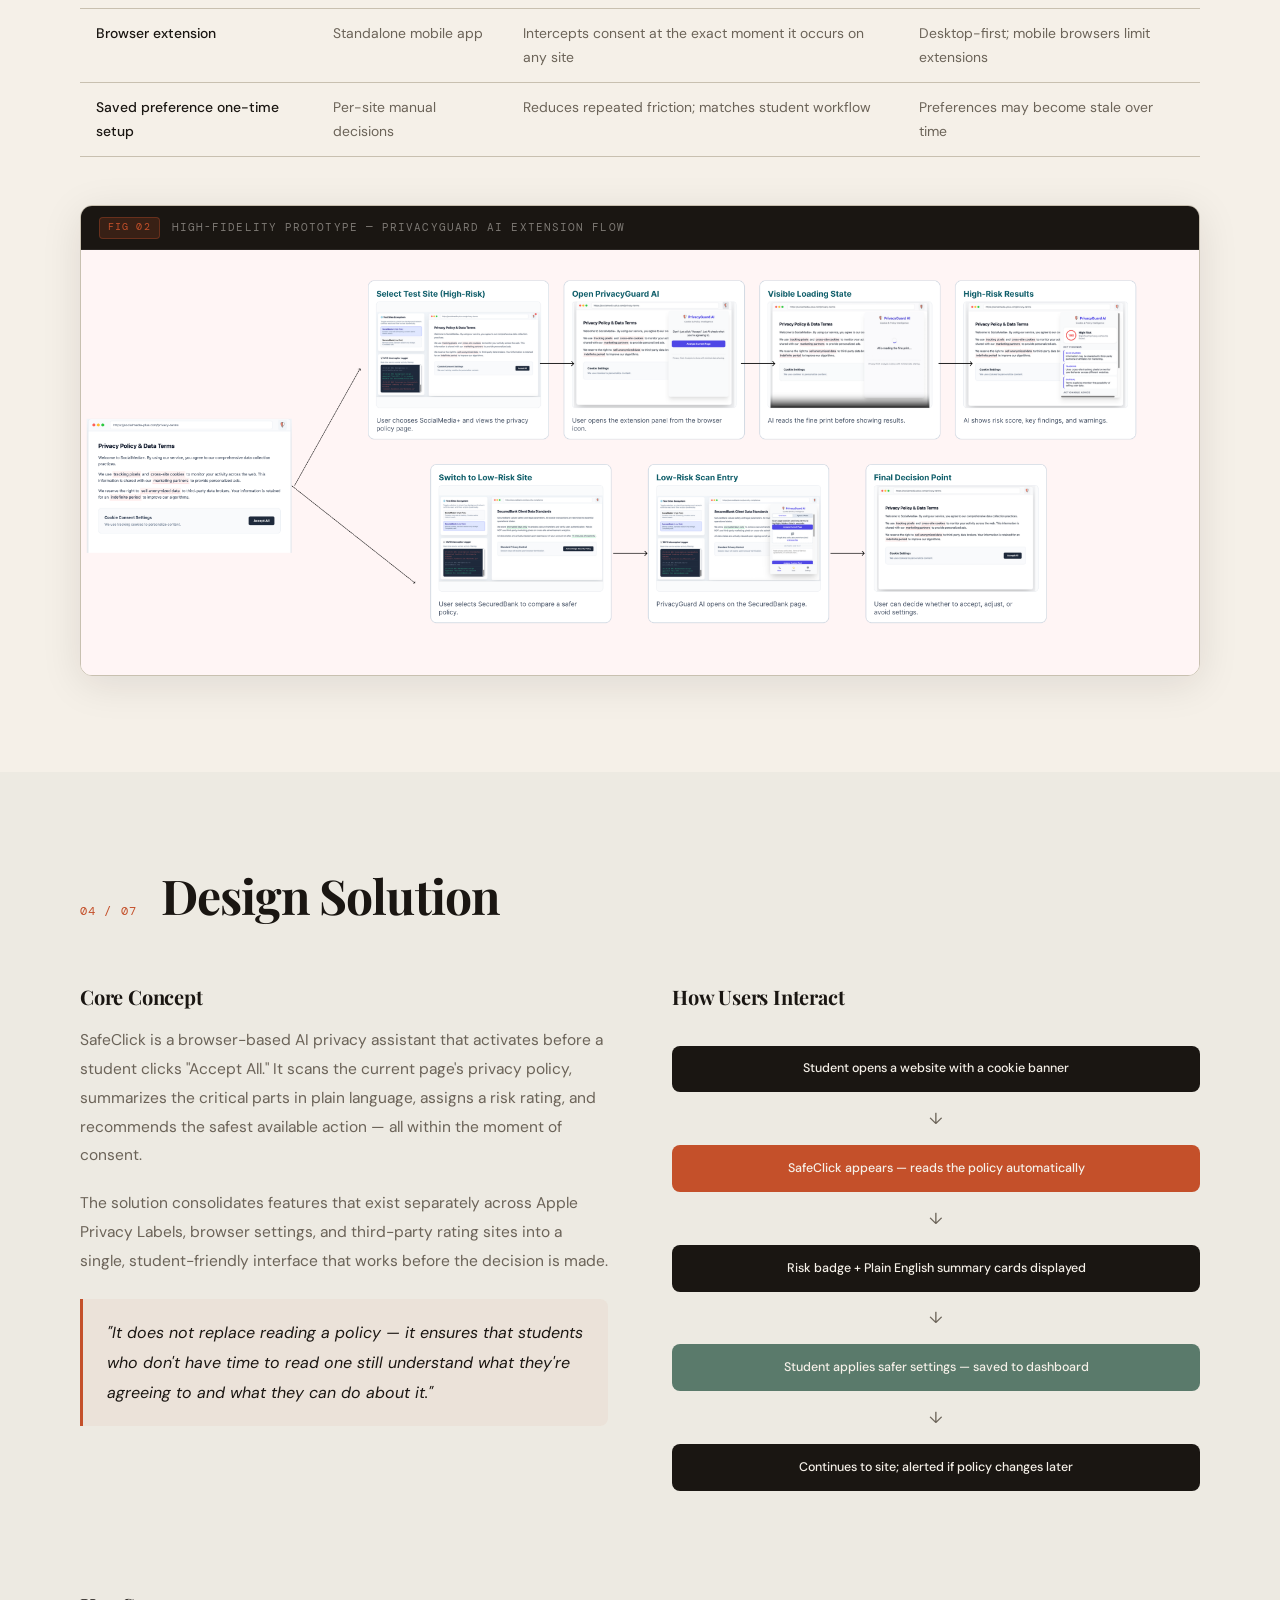
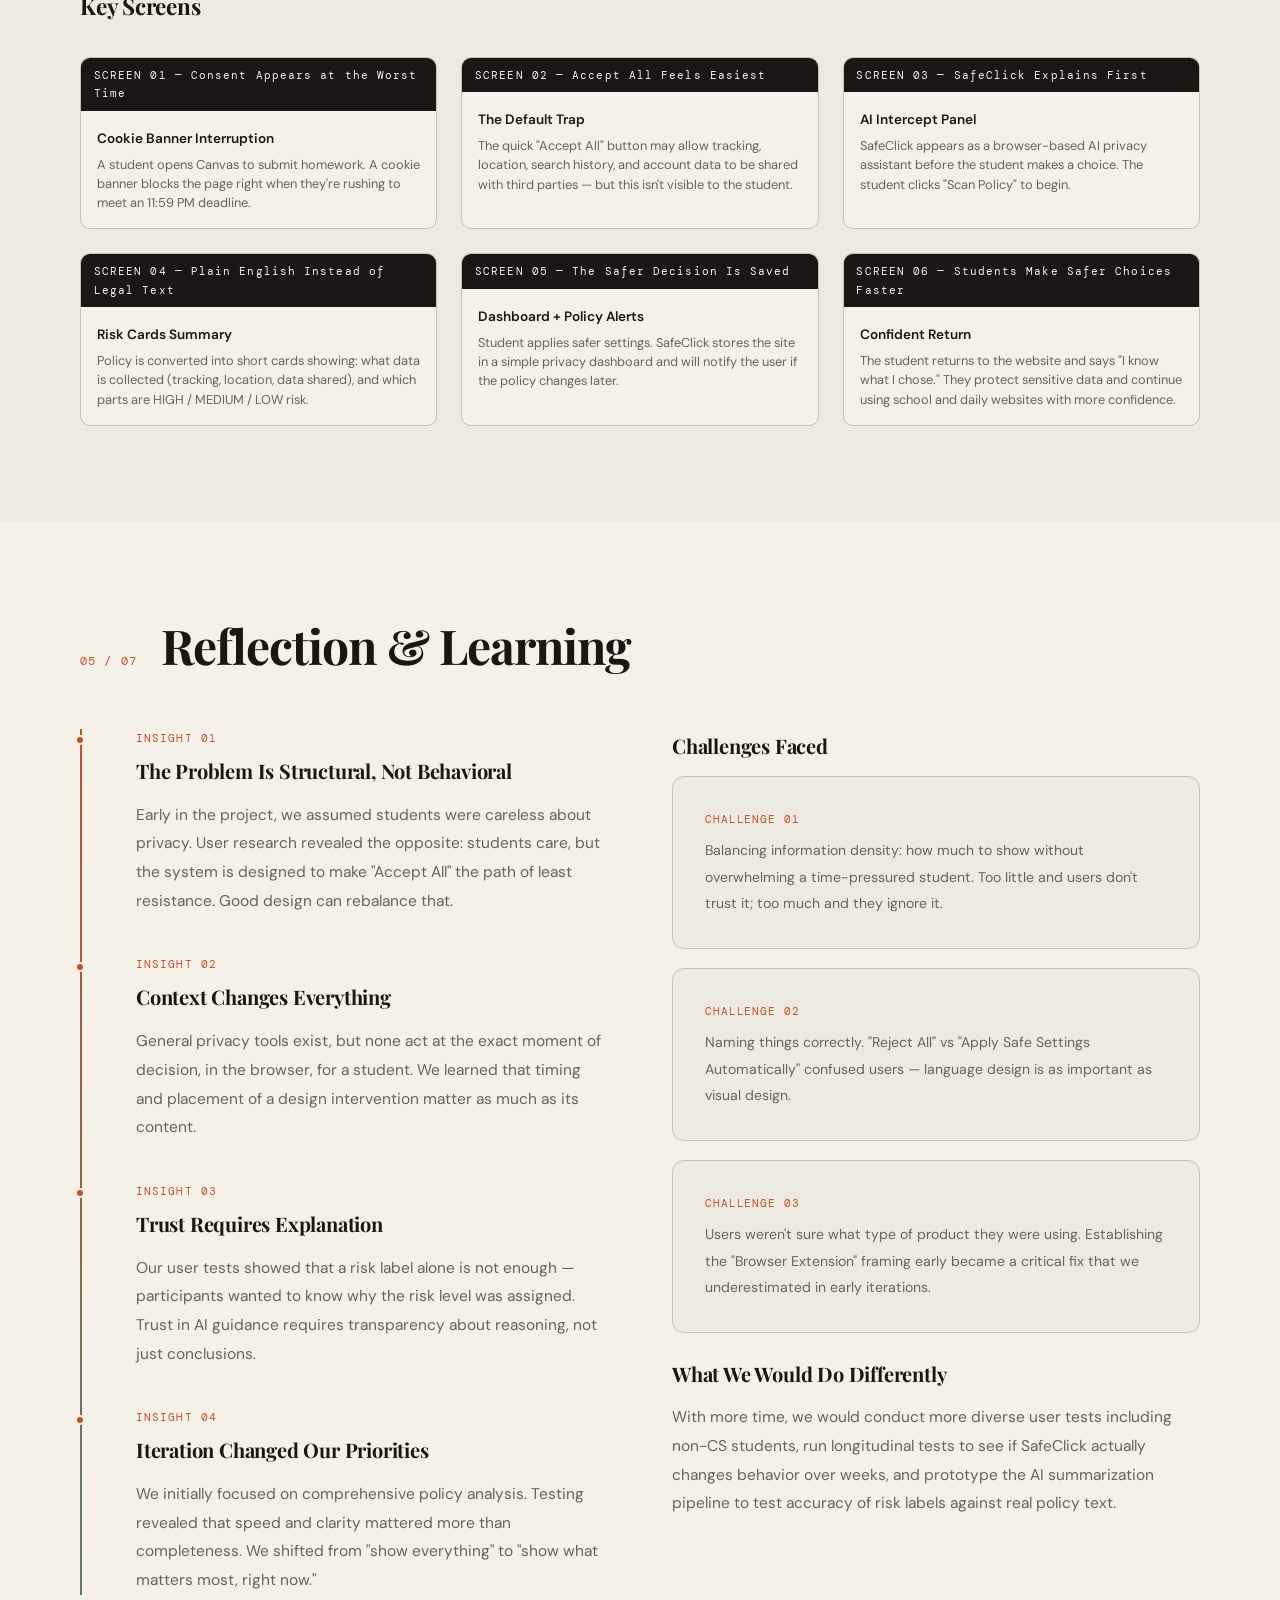
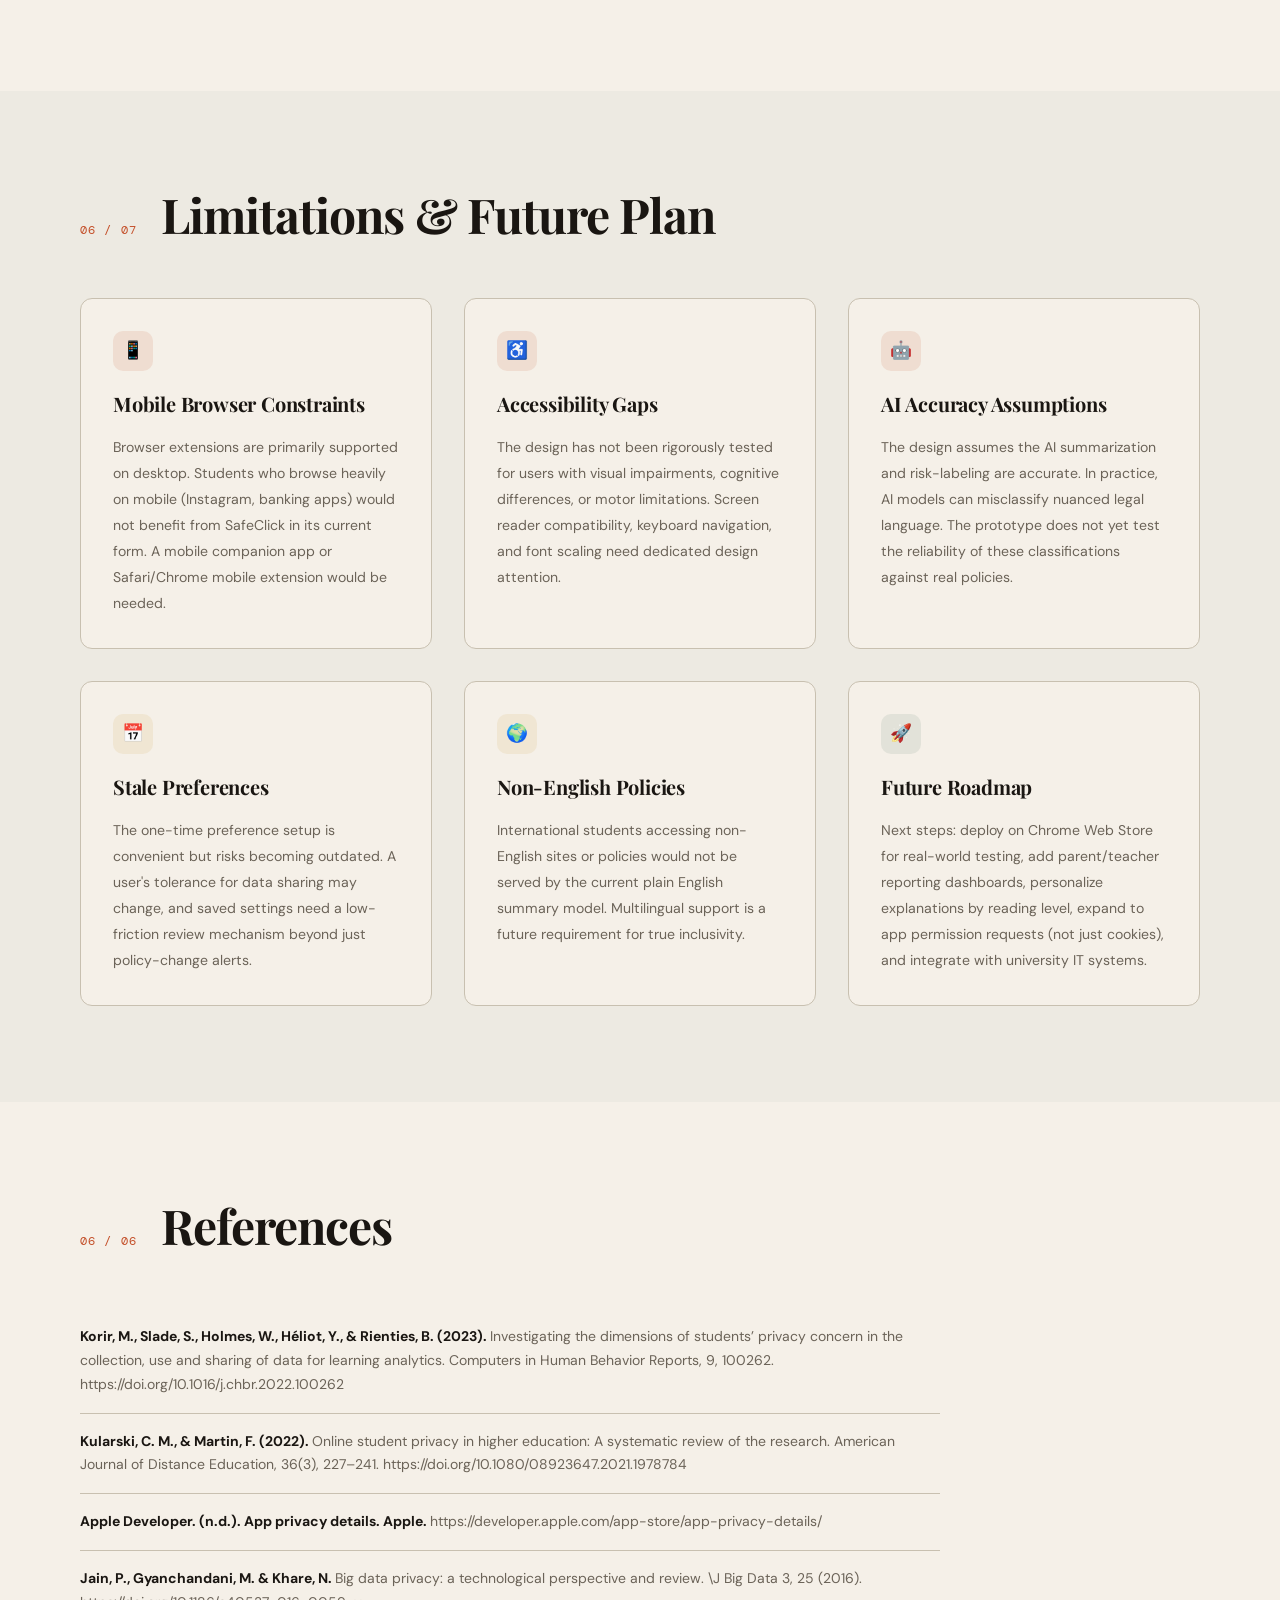
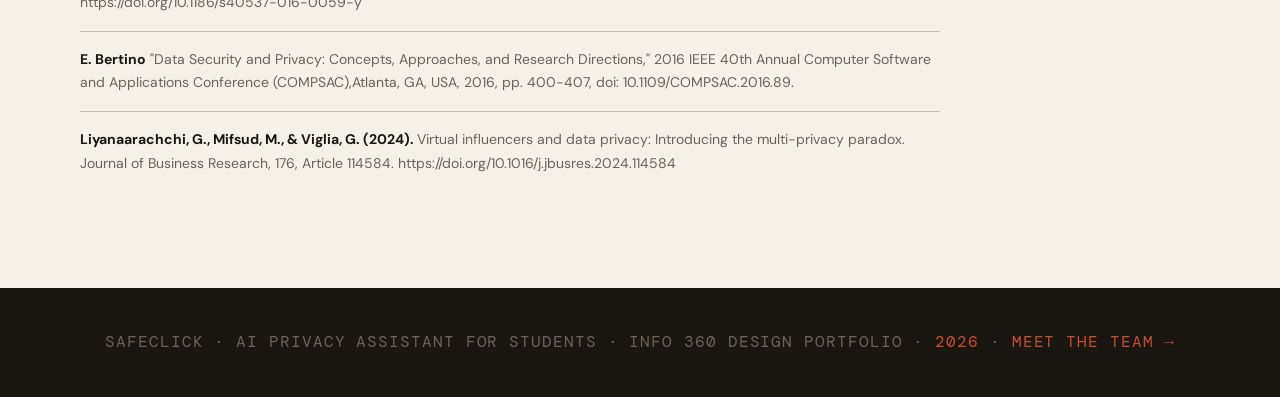
==== commit 4430e01d: "Update index.html" ====
--- a/index.html
+++ b/index.html
@@ -744,7 +744,7 @@
 </section>
 
 <footer>
-  <p>SafeClick · AI Privacy Assistant for Students · INFO 360 Design Portfolio · <span>2025</span> · <a href="about.html" style="color:var(--rust); text-decoration:none;">Meet the Team →</a></p>
+  <p>SafeClick · AI Privacy Assistant for Students · INFO 360 Design Portfolio · <span>2026</span> · <a href="about.html" style="color:var(--rust); text-decoration:none;">Meet the Team →</a></p>
 </footer>
 
 <script>
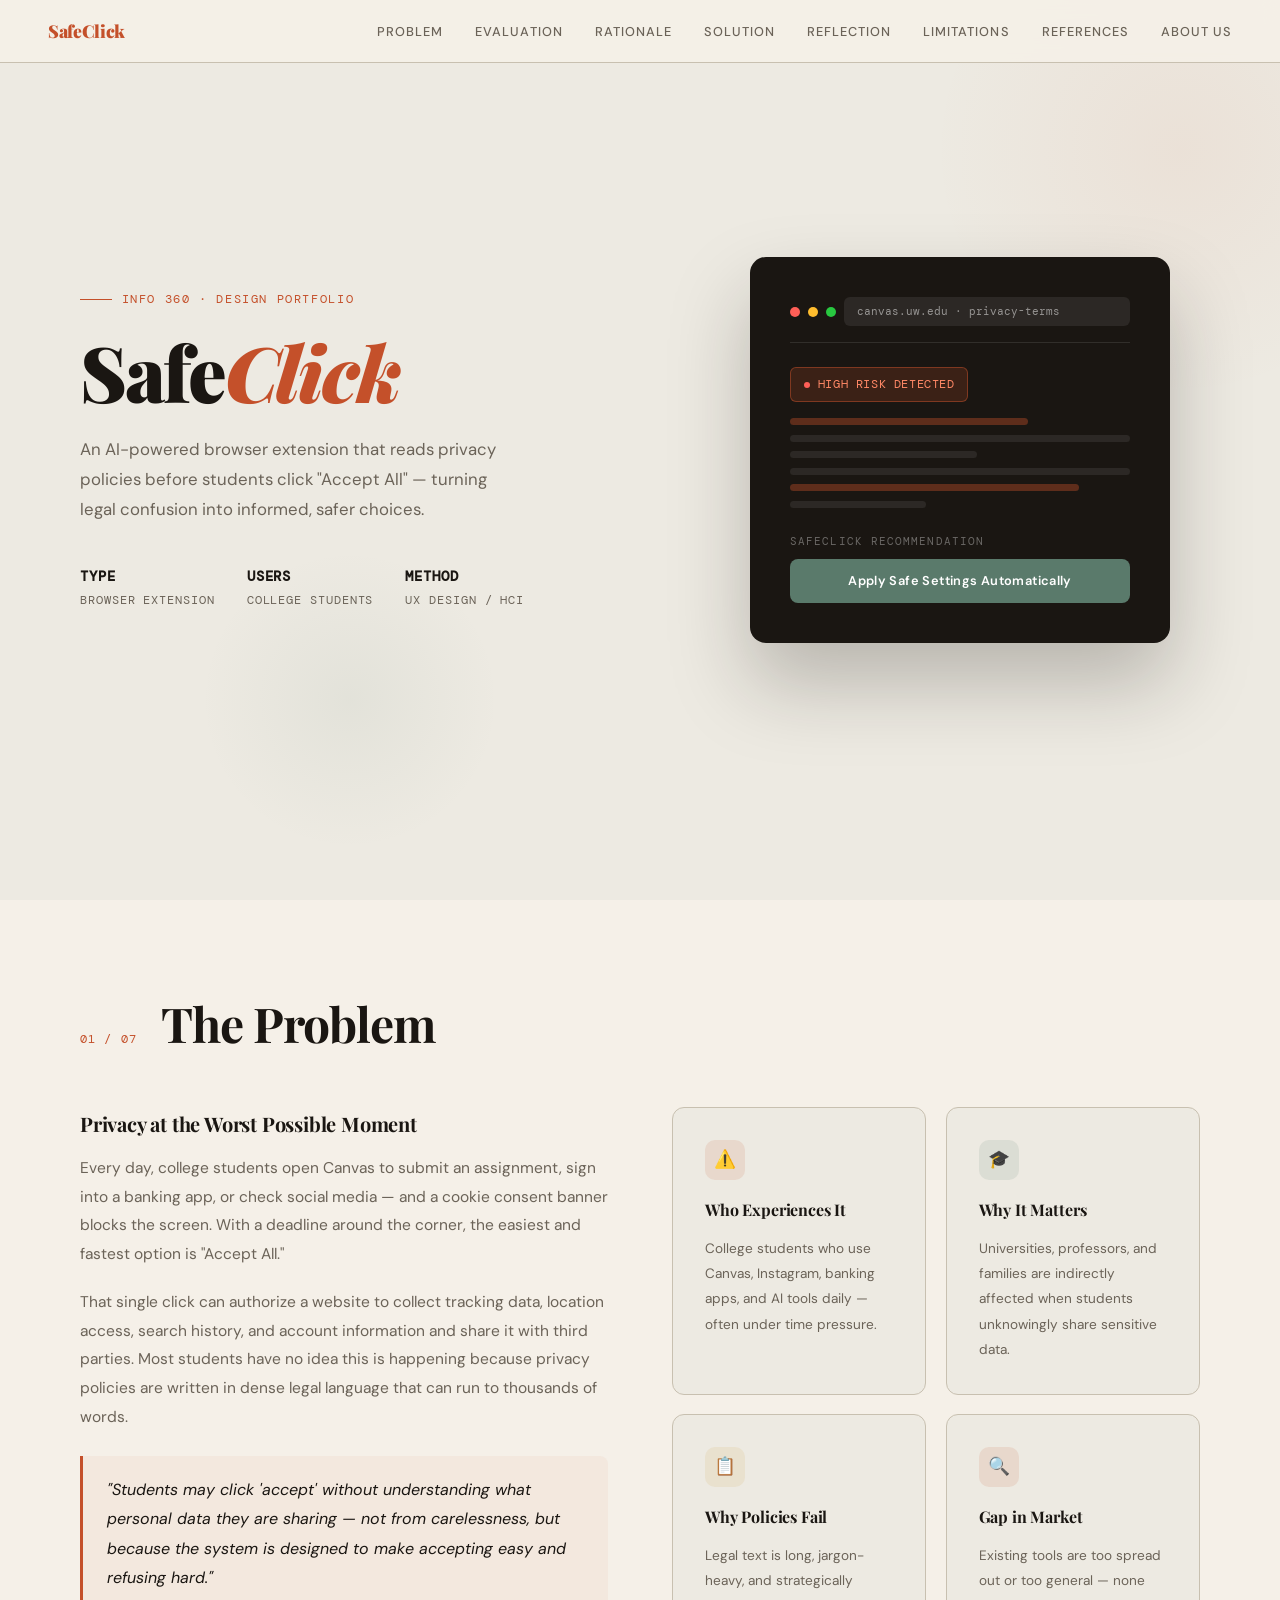
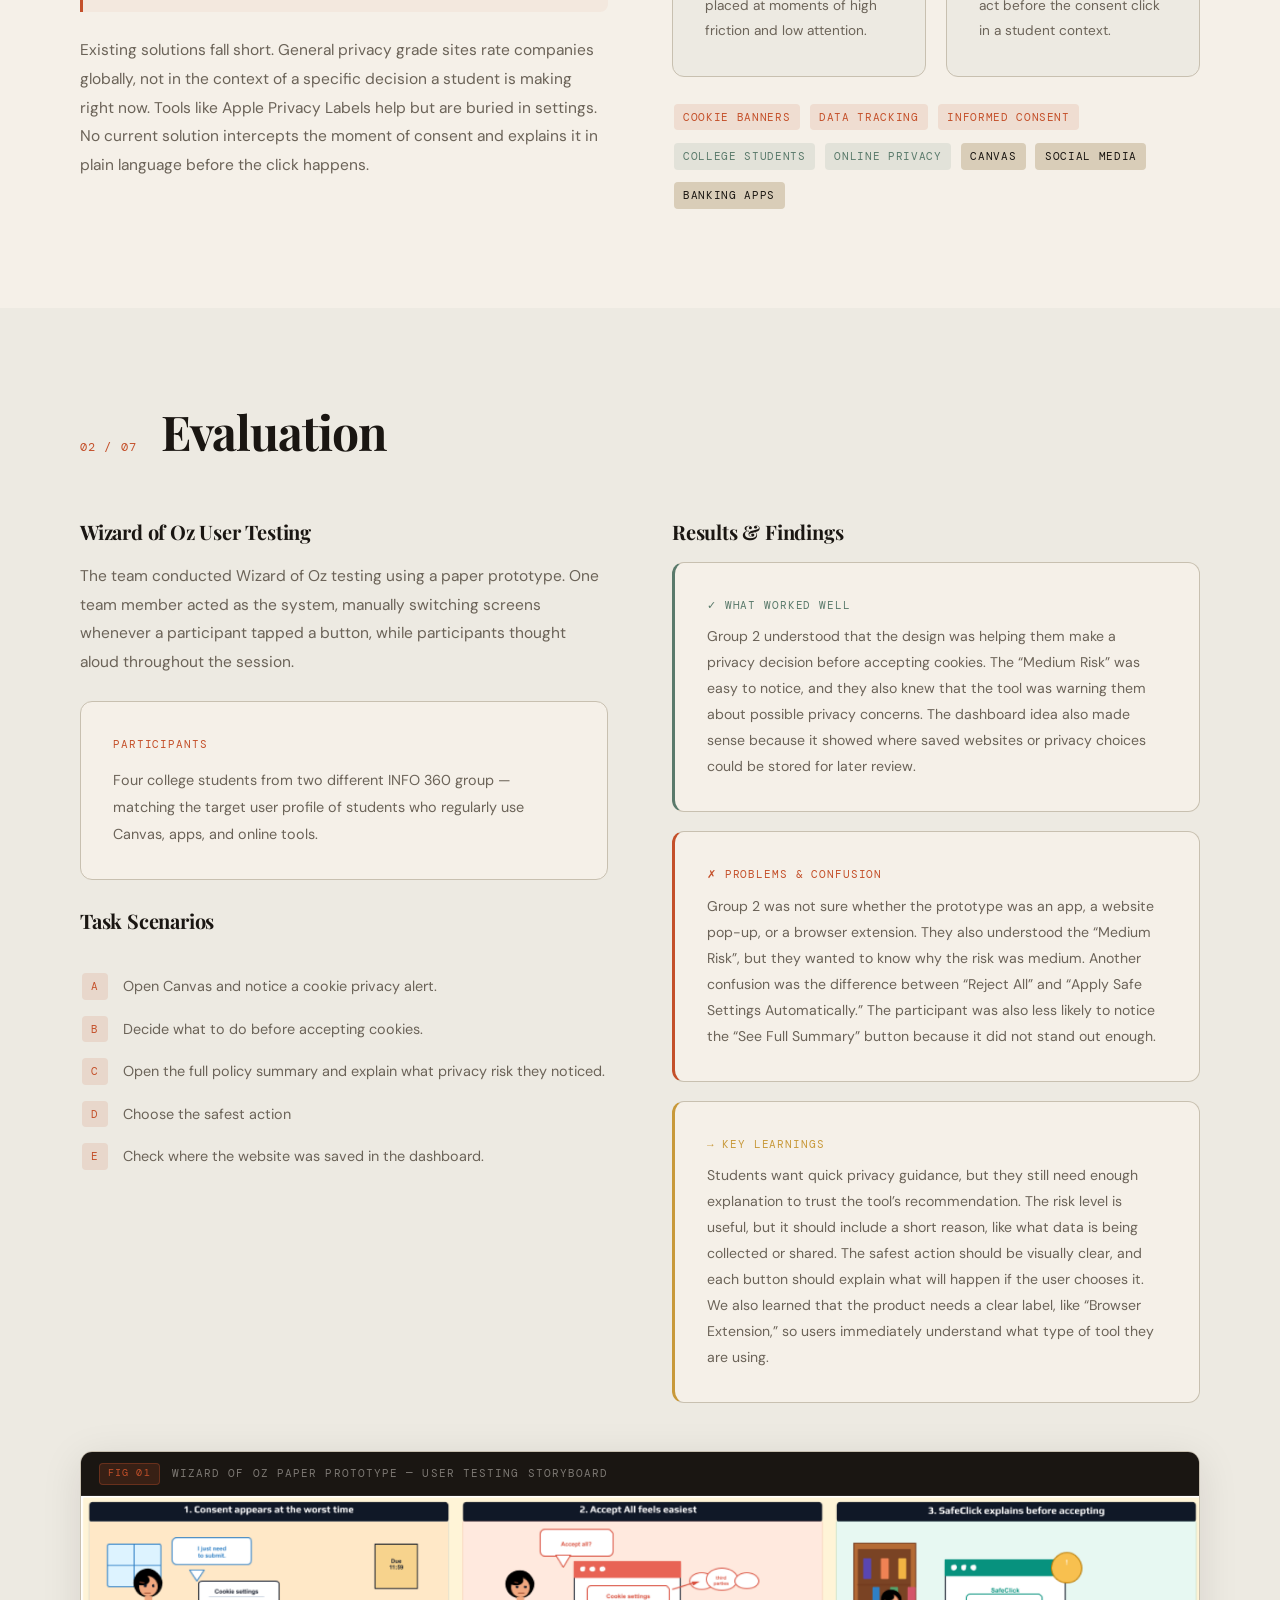
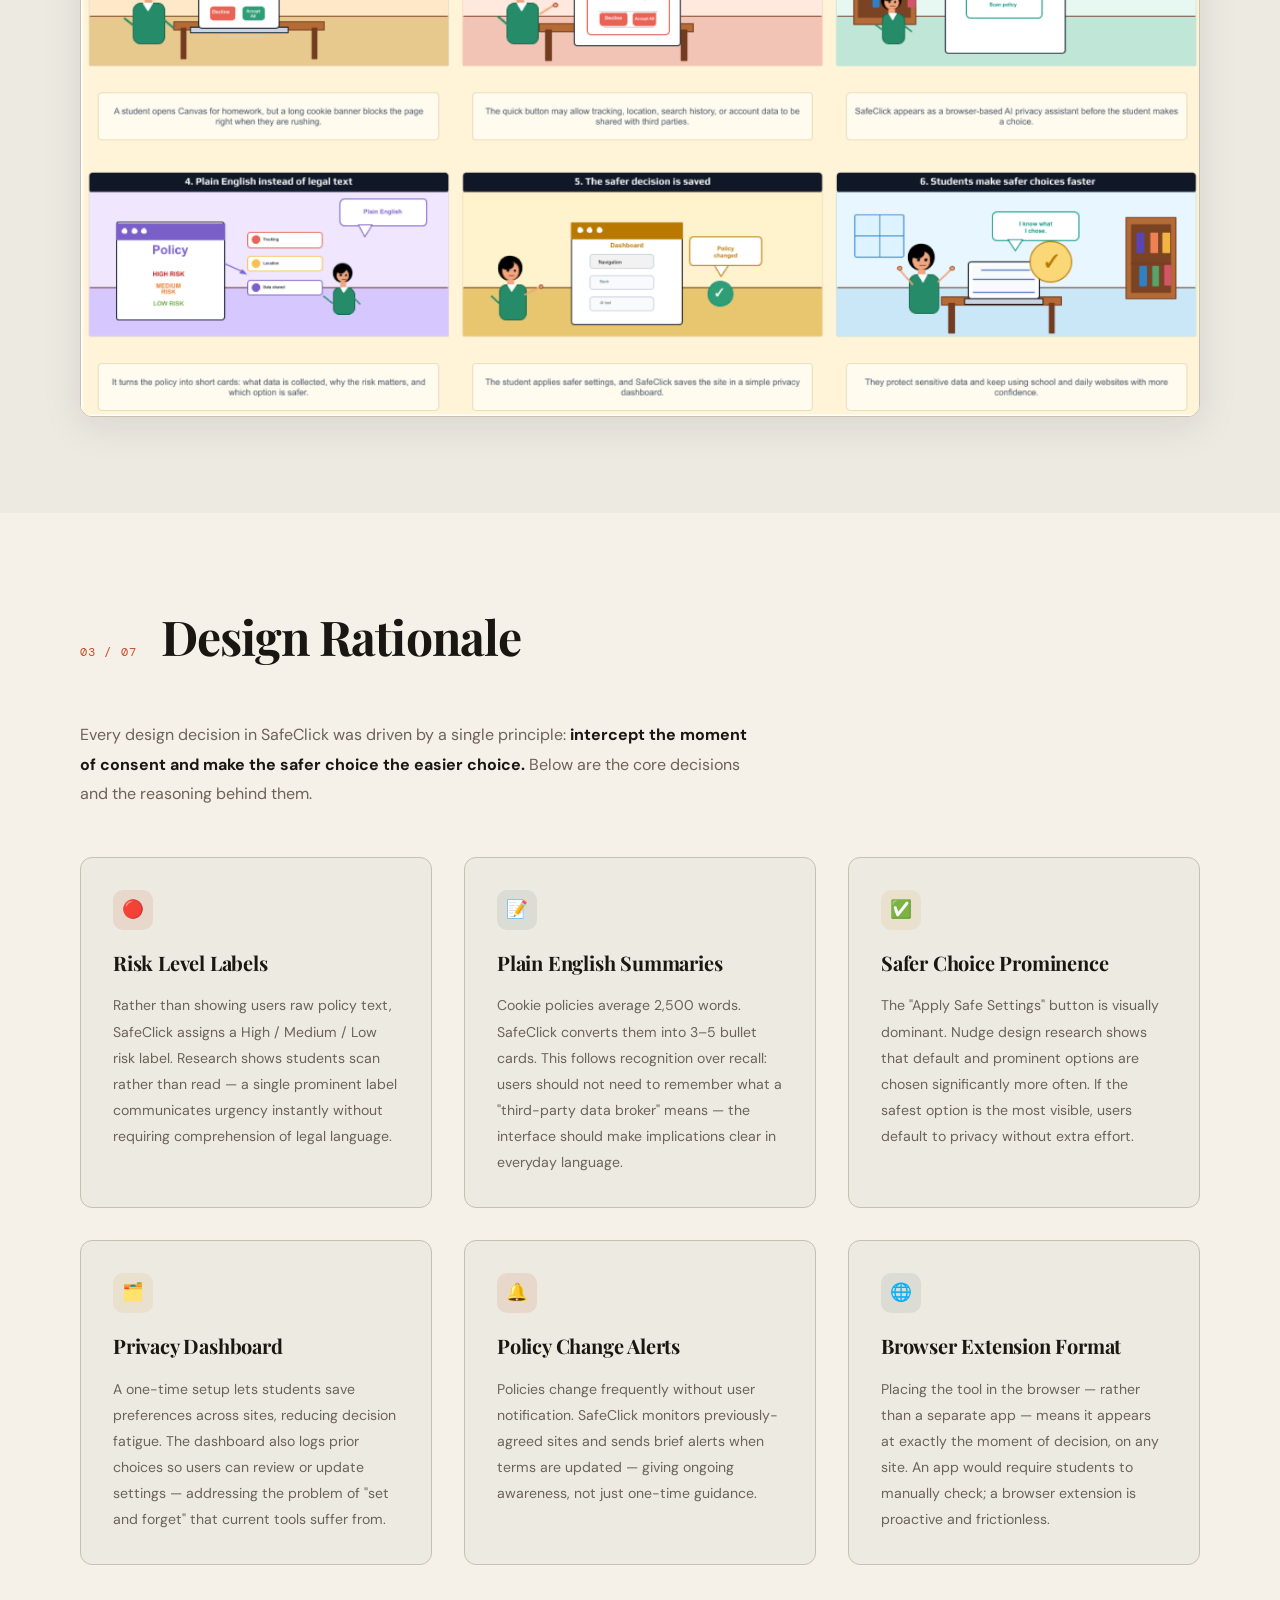
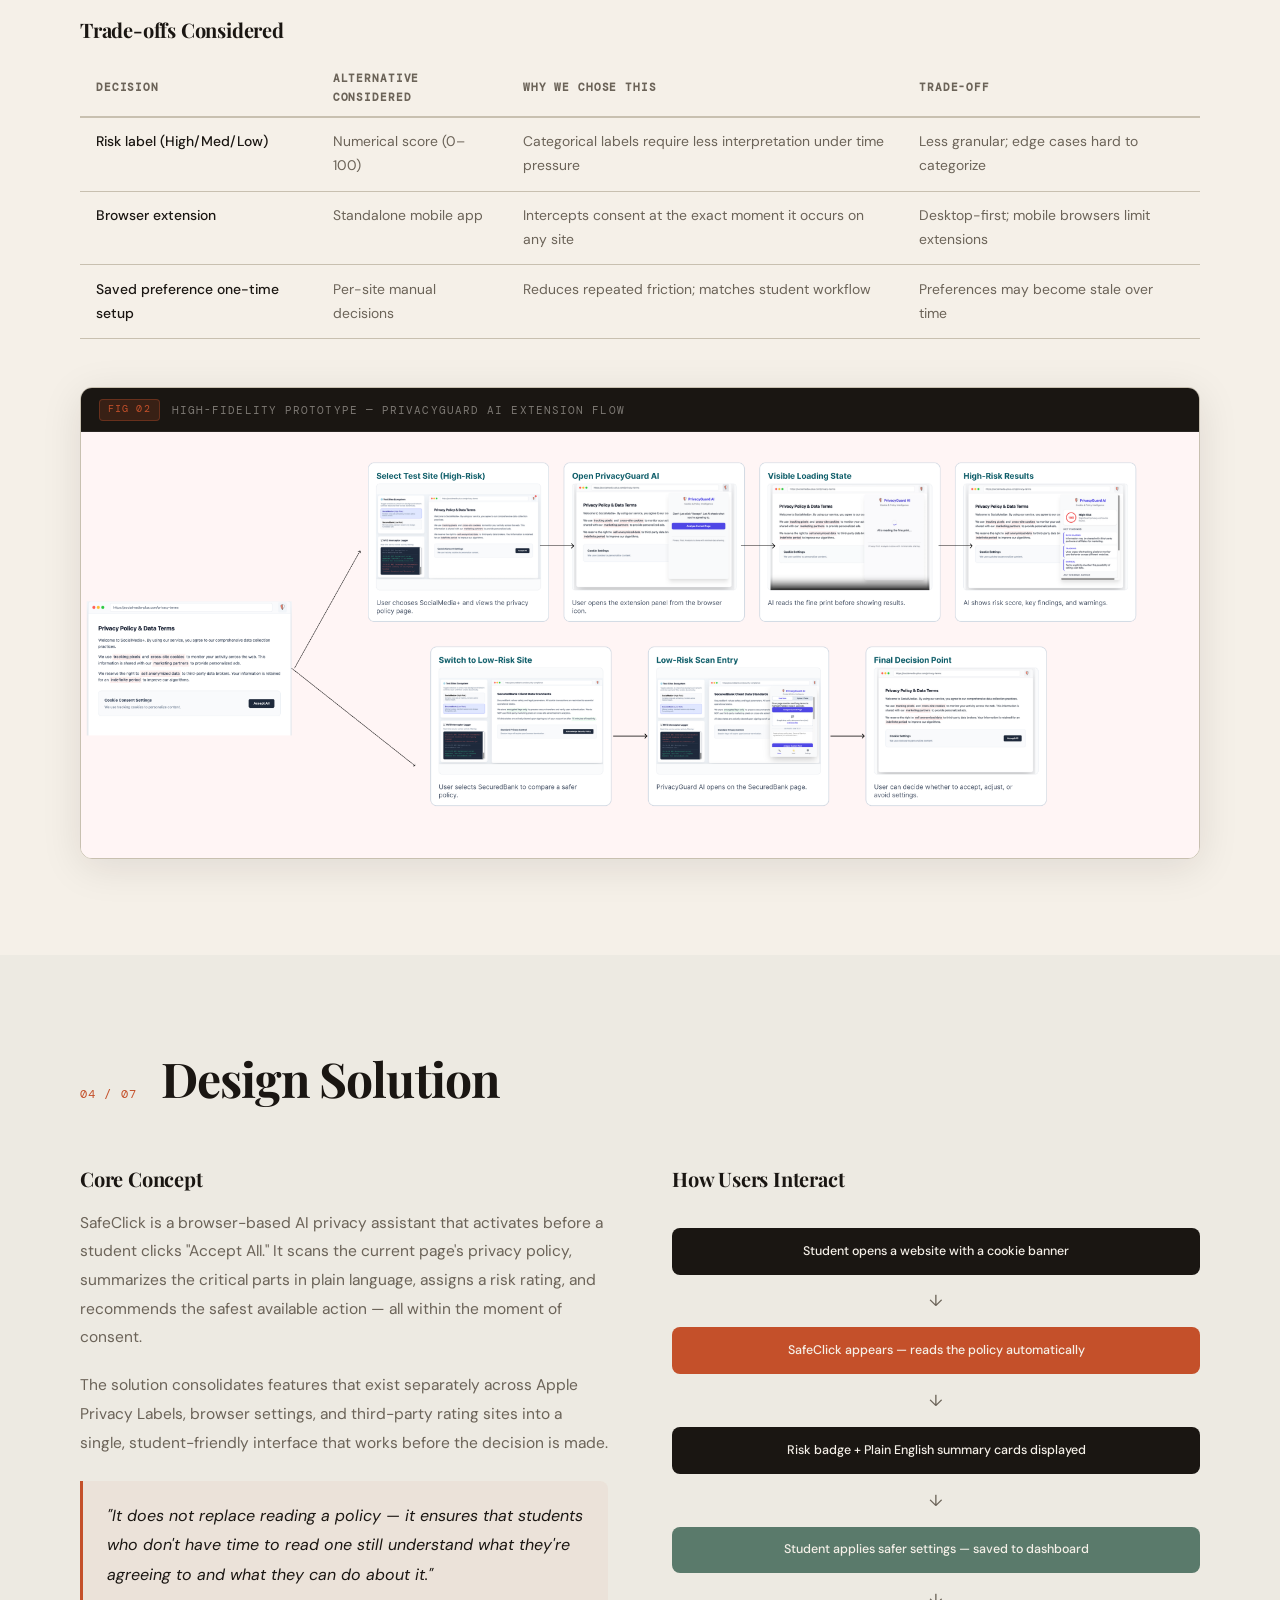
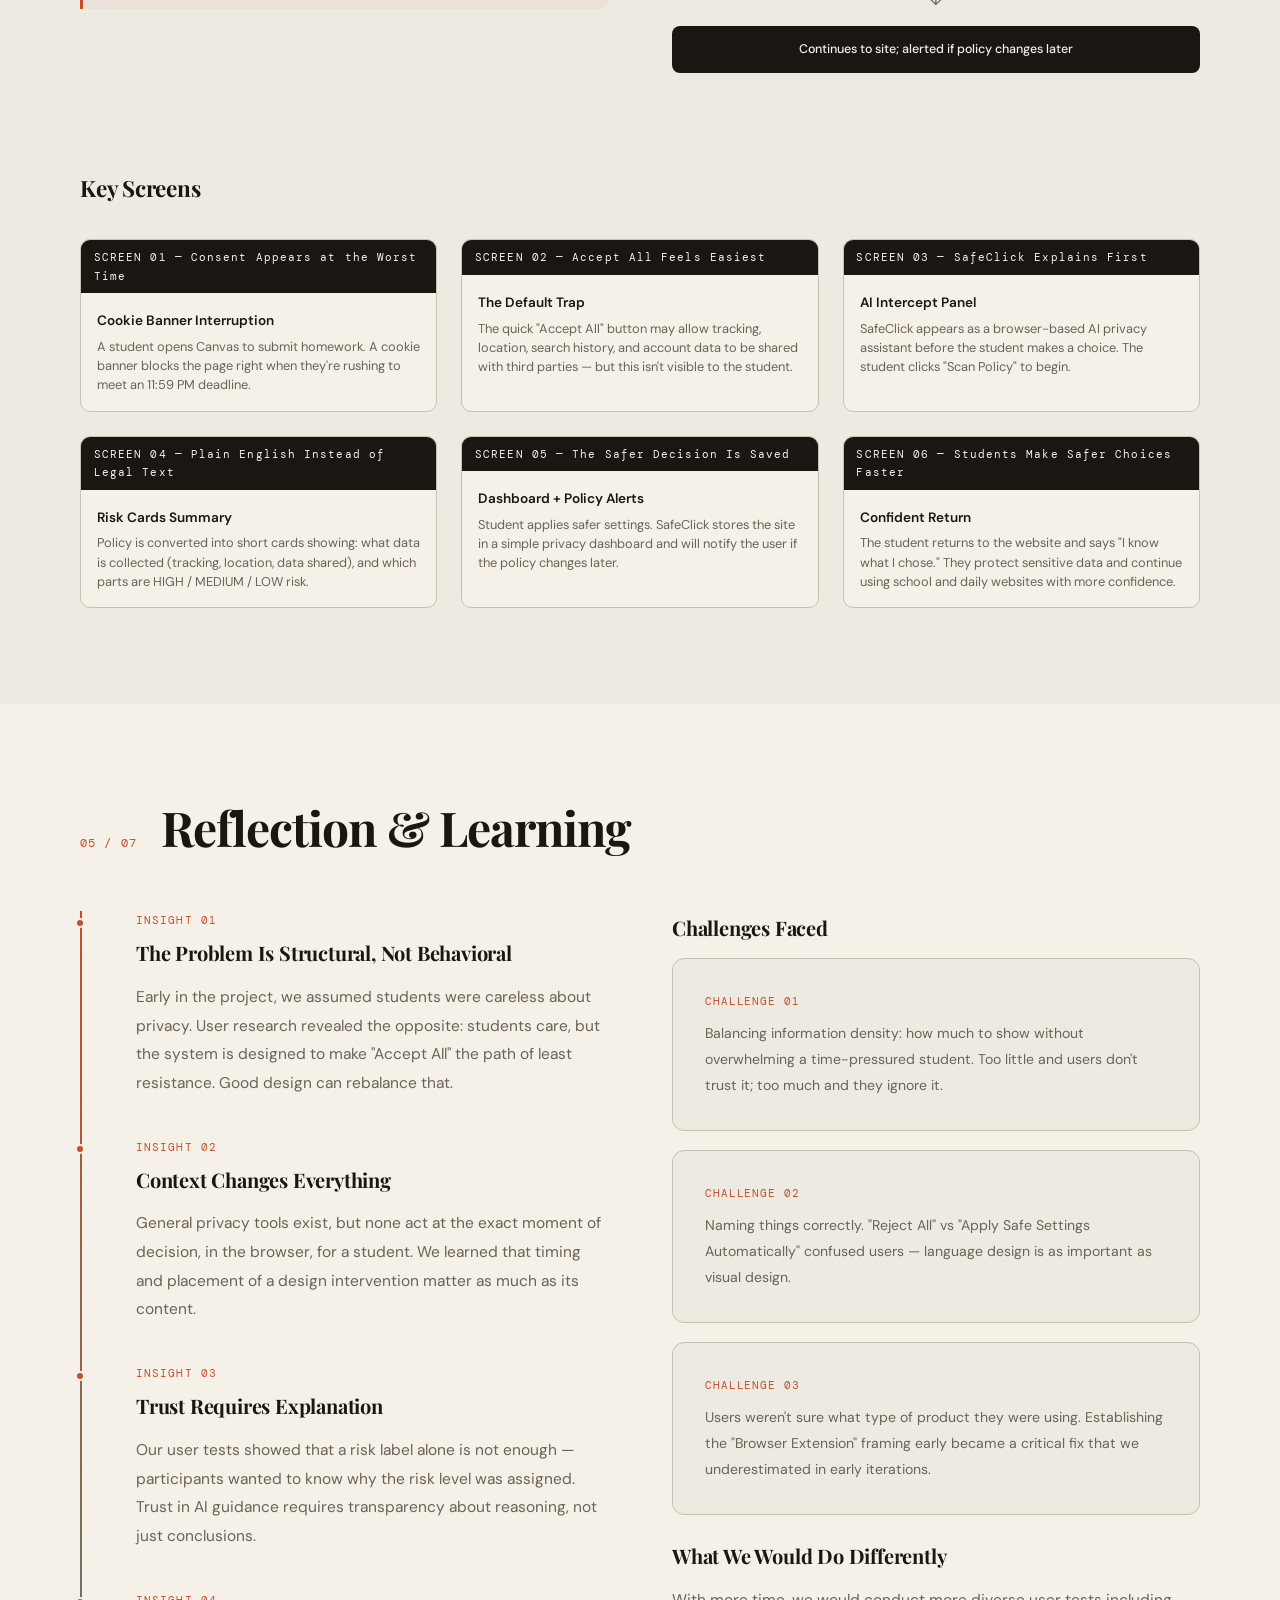
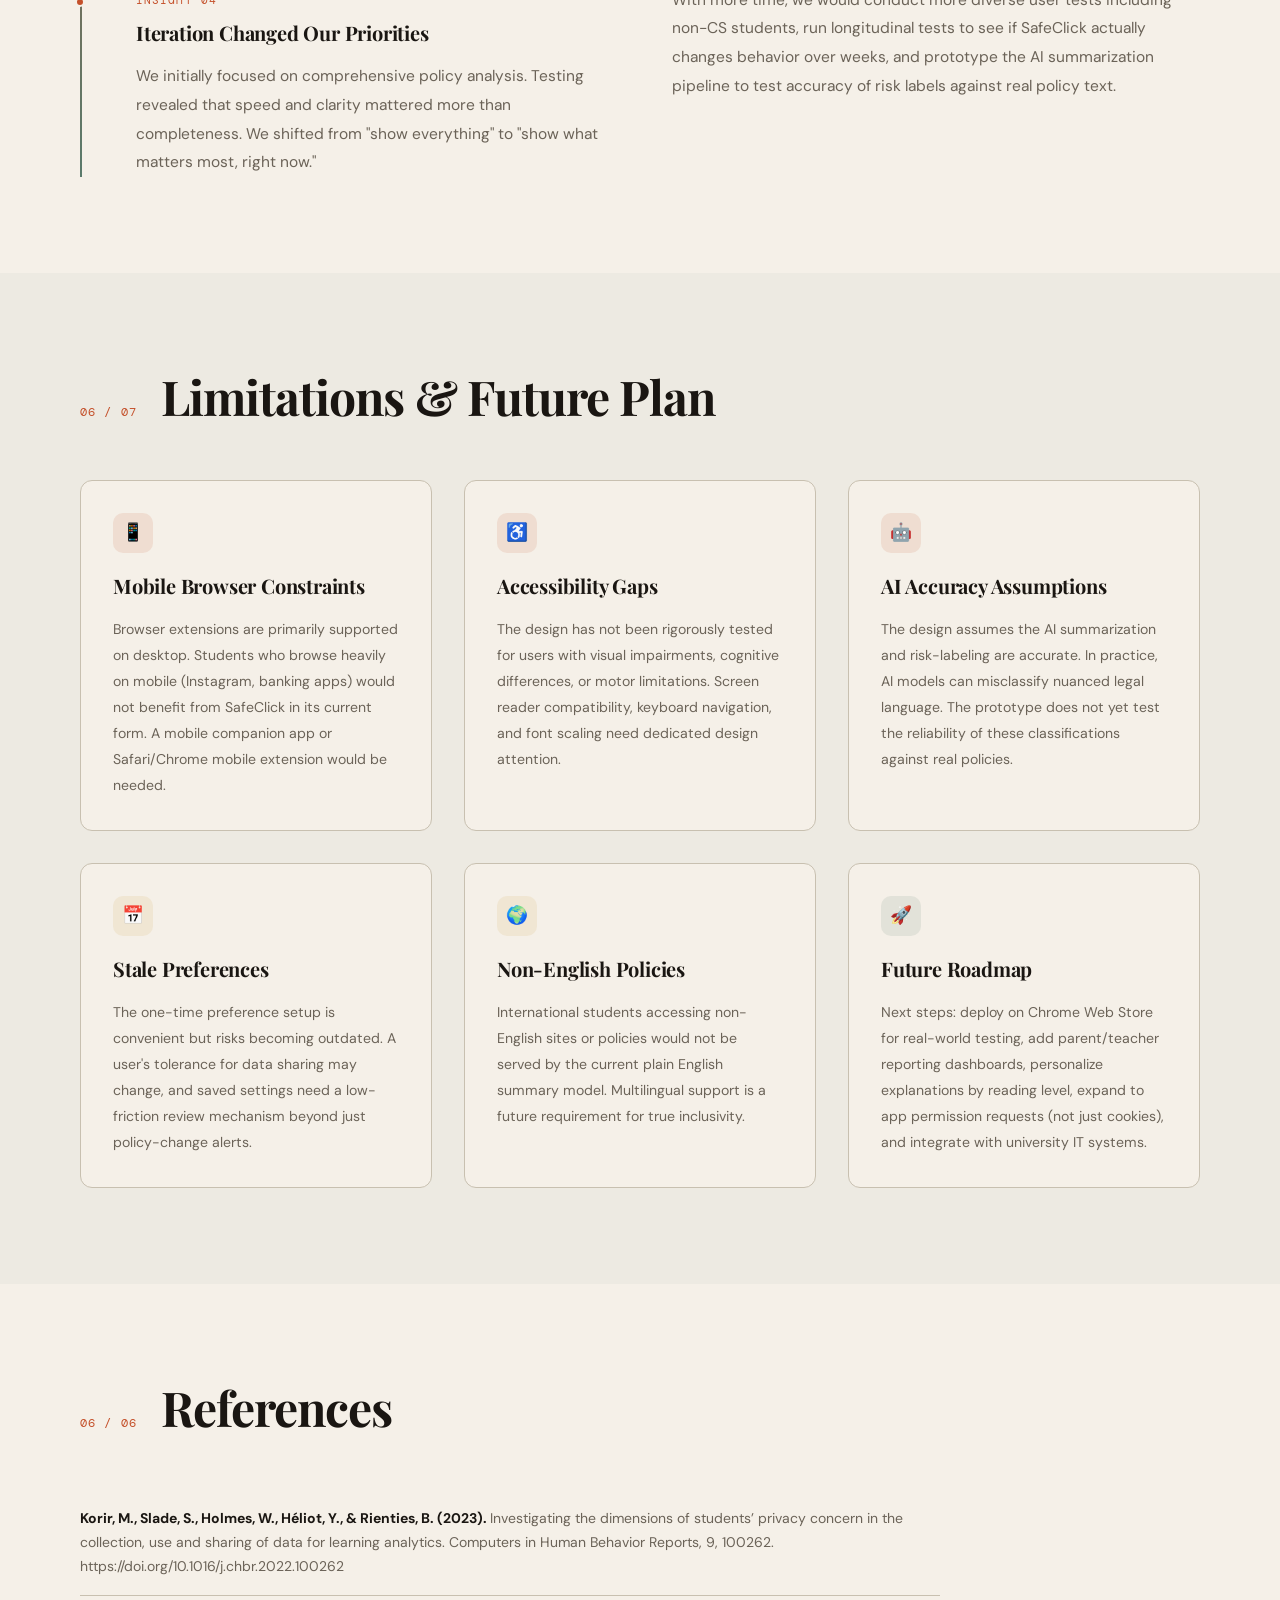
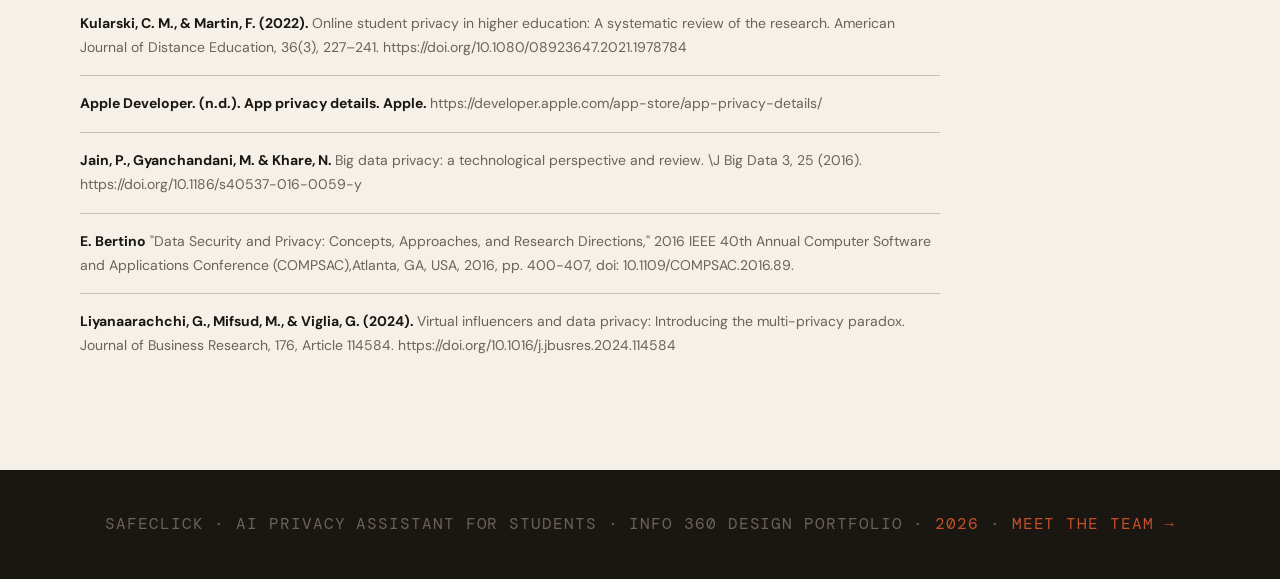
==== commit f71d6814: "Update index.html" ====
--- a/index.html
+++ b/index.html
@@ -375,7 +375,7 @@
   <div class="two-col">
     <div class="reveal">
       <h3>Privacy at the Worst Possible Moment</h3>
-      <p>Every day, college students open Canvas to submit an assignment, sign into a banking app, or check social media — and a cookie consent banner blocks the screen. With a deadline looming, the easiest and fastest option is "Accept All."</p>
+      <p>Every day, college students open Canvas to submit an assignment, sign into a banking app, or check social media — and a cookie consent banner blocks the screen. With a deadline around the corner, the easiest and fastest option is "Accept All."</p>
       <p>That single click can authorize a website to collect tracking data, location access, search history, and account information and share it with third parties. Most students have no idea this is happening because privacy policies are written in dense legal language that can run to thousands of words.</p>
       <div class="highlight-block">
         <p>"Students may click 'accept' without understanding what personal data they are sharing — not from carelessness, but because the system is designed to make accepting easy and refusing hard."</p>
@@ -430,25 +430,29 @@
       <p>The team conducted Wizard of Oz testing using a paper prototype. One team member acted as the system, manually switching screens whenever a participant tapped a button, while participants thought aloud throughout the session.</p>
       <div class="card" style="margin: 1.5rem 0;">
         <p style="font-family:'DM Mono',monospace; font-size:0.7rem; letter-spacing:0.08em; text-transform:uppercase; color:var(--rust); margin-bottom:0.8rem;">Participants</p>
-        <p style="margin:0; font-size:0.9rem;">Two college students from another INFO 360 group — matching the target user profile of students who regularly use Canvas, apps, and online tools.</p>
+        <p style="margin:0; font-size:0.9rem;">Four college students from two different INFO 360 group — matching the target user profile of students who regularly use Canvas, apps, and online tools.</p>
       </div>
       <h3>Task Scenarios</h3>
       <div class="flow" style="flex-direction:column; align-items:flex-start; gap:0.6rem;">
         <div style="display:flex; align-items:center; gap:0.8rem;">
           <span class="pill rust" style="min-width:1.6rem; text-align:center;">a</span>
-          <span style="font-size:0.9rem; color:var(--muted);">Open a website and notice the cookie privacy alert.</span>
+          <span style="font-size:0.9rem; color:var(--muted);">Open Canvas and notice a cookie privacy alert.</span>
         </div>
         <div style="display:flex; align-items:center; gap:0.8rem;">
           <span class="pill rust" style="min-width:1.6rem; text-align:center;">b</span>
-          <span style="font-size:0.9rem; color:var(--muted);">Check the risk level and decide what to do next.</span>
+          <span style="font-size:0.9rem; color:var(--muted);">Decide what to do before accepting cookies.</span>
         </div>
         <div style="display:flex; align-items:center; gap:0.8rem;">
           <span class="pill rust" style="min-width:1.6rem; text-align:center;">c</span>
-          <span style="font-size:0.9rem; color:var(--muted);">Open the full policy summary to see what data is collected.</span>
+          <span style="font-size:0.9rem; color:var(--muted);">Open the full policy summary and explain what privacy risk they noticed.</span>
         </div>
         <div style="display:flex; align-items:center; gap:0.8rem;">
           <span class="pill rust" style="min-width:1.6rem; text-align:center;">d</span>
-          <span style="font-size:0.9rem; color:var(--muted);">Pick a safer privacy option and check the dashboard.</span>
+          <span style="font-size:0.9rem; color:var(--muted);">Choose the safest action</span>
+        </div>
+        <div style="display:flex; align-items:center; gap:0.8rem;">
+          <span class="pill rust" style="min-width:1.6rem; text-align:center;">e</span>
+          <span style="font-size:0.9rem; color:var(--muted);">Check where the website was saved in the dashboard.</span>
         </div>
       </div>
     </div>
@@ -456,20 +460,20 @@
       <h3>Results &amp; Findings</h3>
       <div class="card" style="margin-bottom:1.2rem; border-left: 3px solid var(--sage);">
         <p style="color:var(--sage); font-family:'DM Mono',monospace; font-size:0.68rem; letter-spacing:0.08em; text-transform:uppercase; margin-bottom:0.5rem;">✓ What Worked Well</p>
-        <p style="font-size:0.88rem; margin:0;">Participants immediately understood the "Medium Risk" label and grasped that the tool warned about privacy concerns before accepting. The dashboard concept also landed well — users understood it as a place to store and review prior choices.</p>
+        <p style="font-size:0.88rem; margin:0;">Group 2 understood that the design was helping them make a privacy decision before accepting cookies. The “Medium Risk” was easy to notice, and they also knew that the tool was warning them about possible privacy concerns. The dashboard idea also made sense because it showed where saved websites or privacy choices could be stored for later review.</p>
       </div>
       <div class="card" style="margin-bottom:1.2rem; border-left: 3px solid var(--rust);">
         <p style="color:var(--rust); font-family:'DM Mono',monospace; font-size:0.68rem; letter-spacing:0.08em; text-transform:uppercase; margin-bottom:0.5rem;">✗ Problems &amp; Confusion</p>
-        <p style="font-size:0.88rem; margin:0;">Users were unsure if the tool was an app, website pop-up, or browser extension. They wanted to know <em>why</em> the risk level was medium, not just that it was. "Reject All" and "Apply Safe Settings Automatically" were confusing as distinct options, and the "See Full Summary" button did not stand out enough to be noticed.</p>
+        <p style="font-size:0.88rem; margin:0;">Group 2 was not sure whether the prototype was an app, a website pop-up, or a browser extension. They also understood the “Medium Risk”, but they wanted to know why the risk was medium. Another confusion was the difference between “Reject All” and “Apply Safe Settings Automatically.” The participant was also less likely to notice the “See Full Summary” button because it did not stand out enough.</p>
       </div>
       <div class="card" style="border-left: 3px solid var(--gold);">
         <p style="color:var(--gold); font-family:'DM Mono',monospace; font-size:0.68rem; letter-spacing:0.08em; text-transform:uppercase; margin-bottom:0.5rem;">→ Key Learnings</p>
-        <p style="font-size:0.88rem; margin:0;">The product needs a clear "Browser Extension" label. Each risk level should include a one-line reason. Action buttons need to explain their outcome. The safest option should be visually dominant — not equal to alternatives.</p>
-      </div>
-    </div>
-  </div>
-
-  <!-- IMAGE 2 — Wizard of Oz storyboard (colorful) -->
+        <p style="font-size:0.88rem; margin:0;">Students want quick privacy guidance, but they still need enough explanation to trust the tool’s recommendation. The risk level is useful, but it should include a short reason, like what data is being collected or shared. The safest action should be visually clear, and each button should explain what will happen if the user chooses it. We also learned that the product needs a clear label, like “Browser Extension,” so users immediately understand what type of tool they are using.</p>
+      </div>
+    </div>
+  </div>
+
+  <!-- IMAGE 2 — Wizard of Oz storyboard -->
   <div class="portfolio-img-wrap reveal">
     <div class="img-label">
       <span class="fig-num">Fig 01</span>
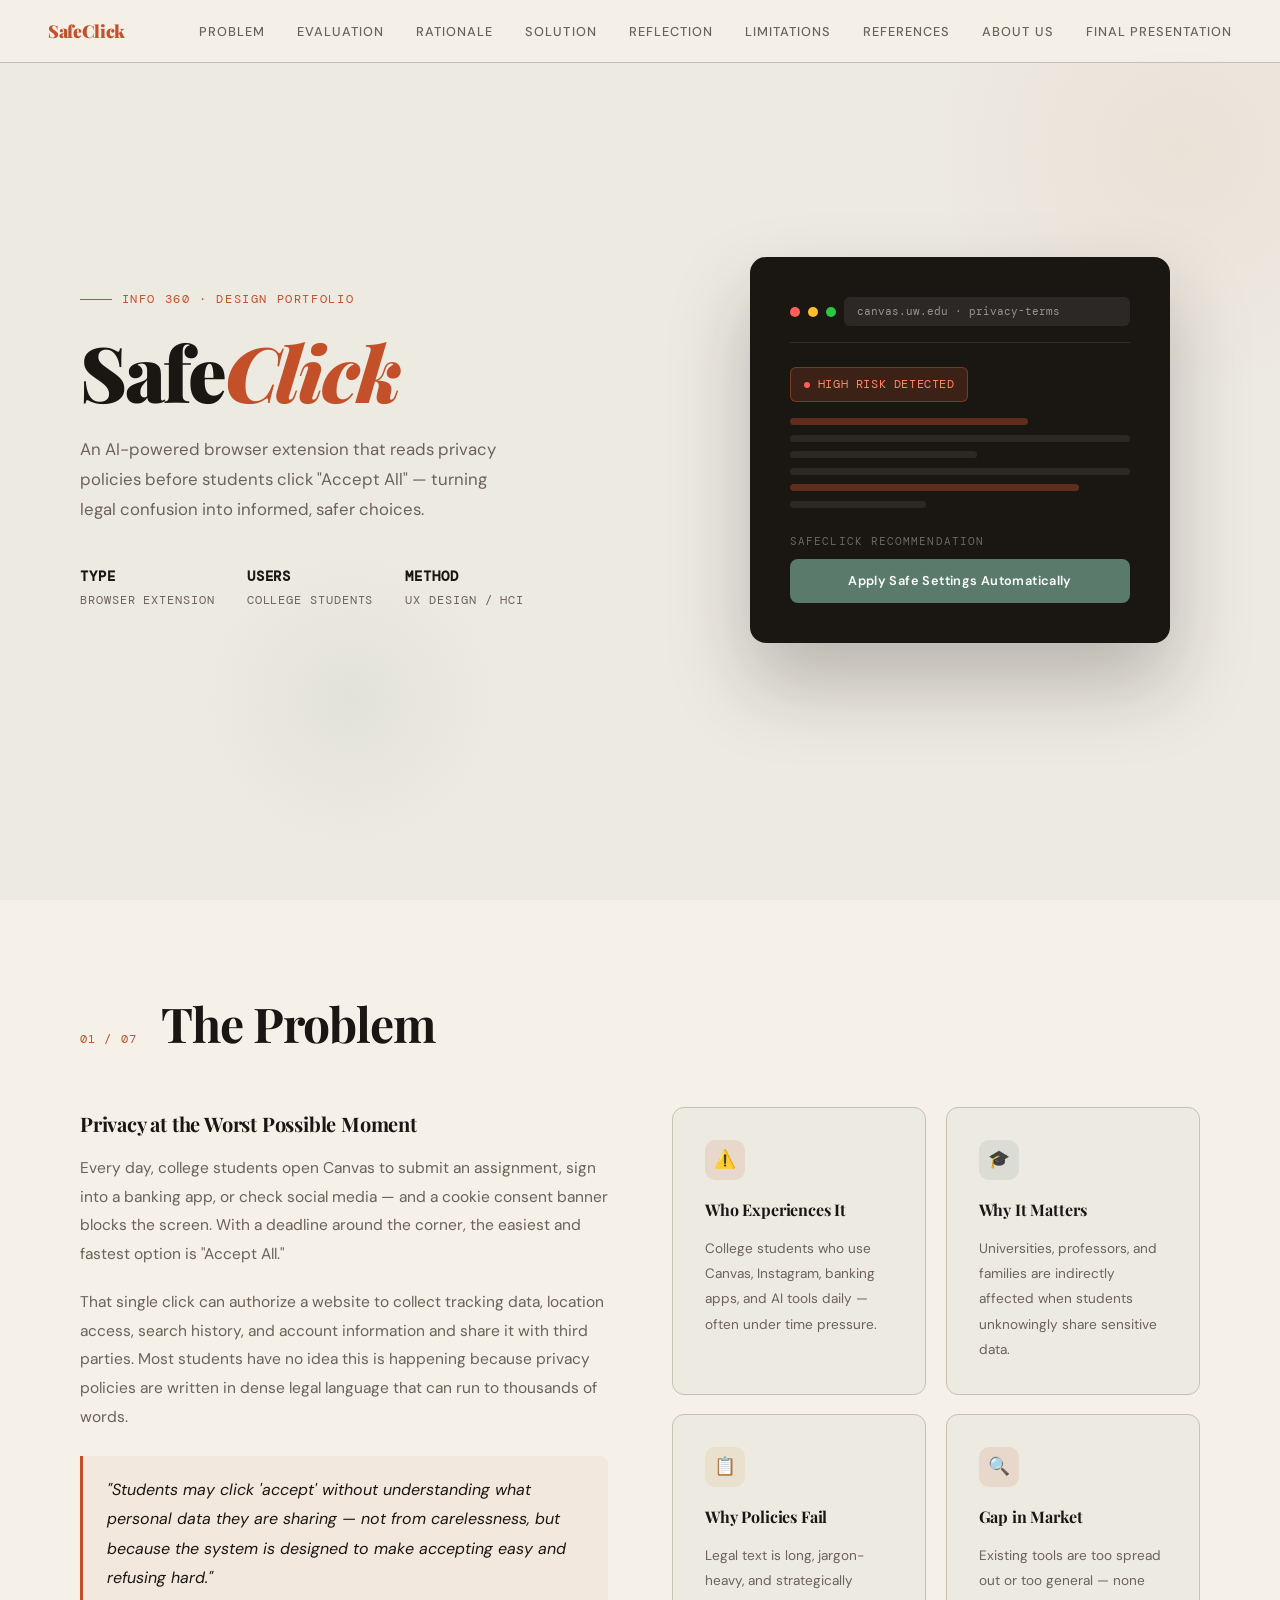
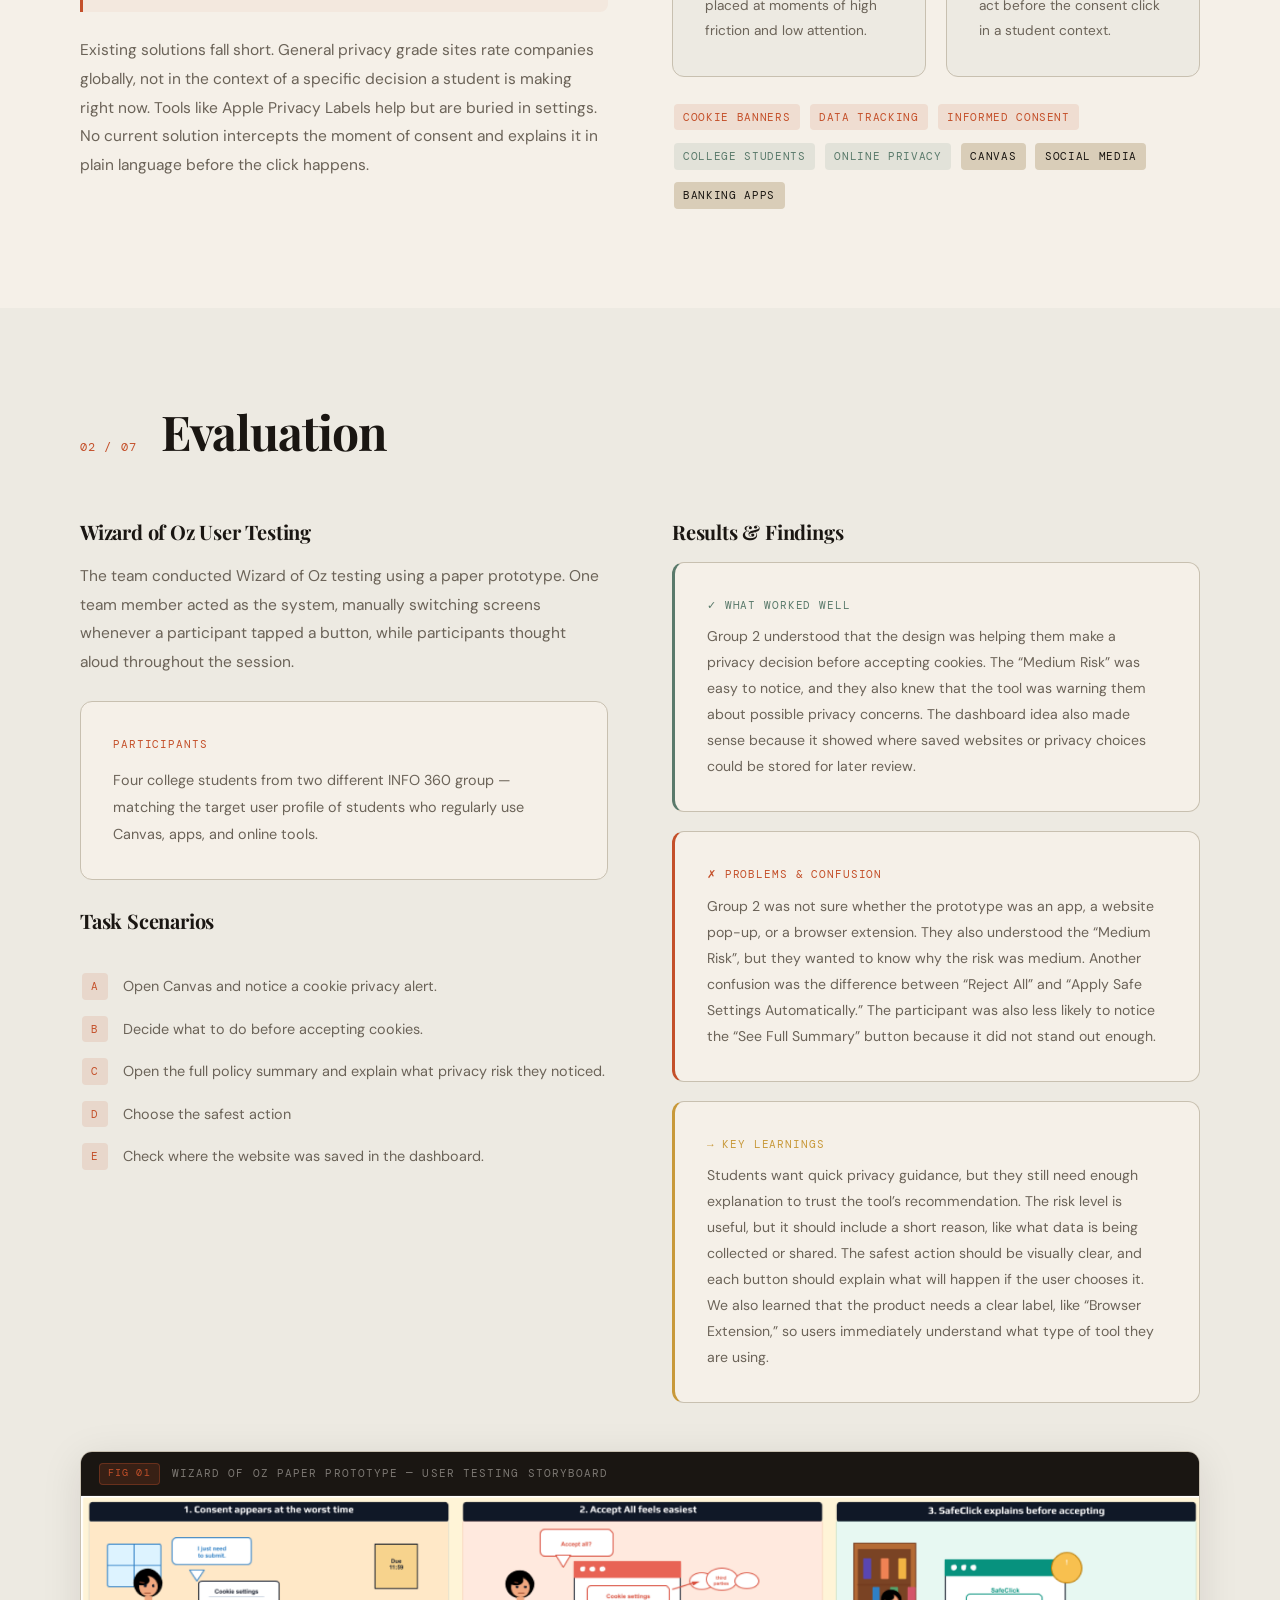
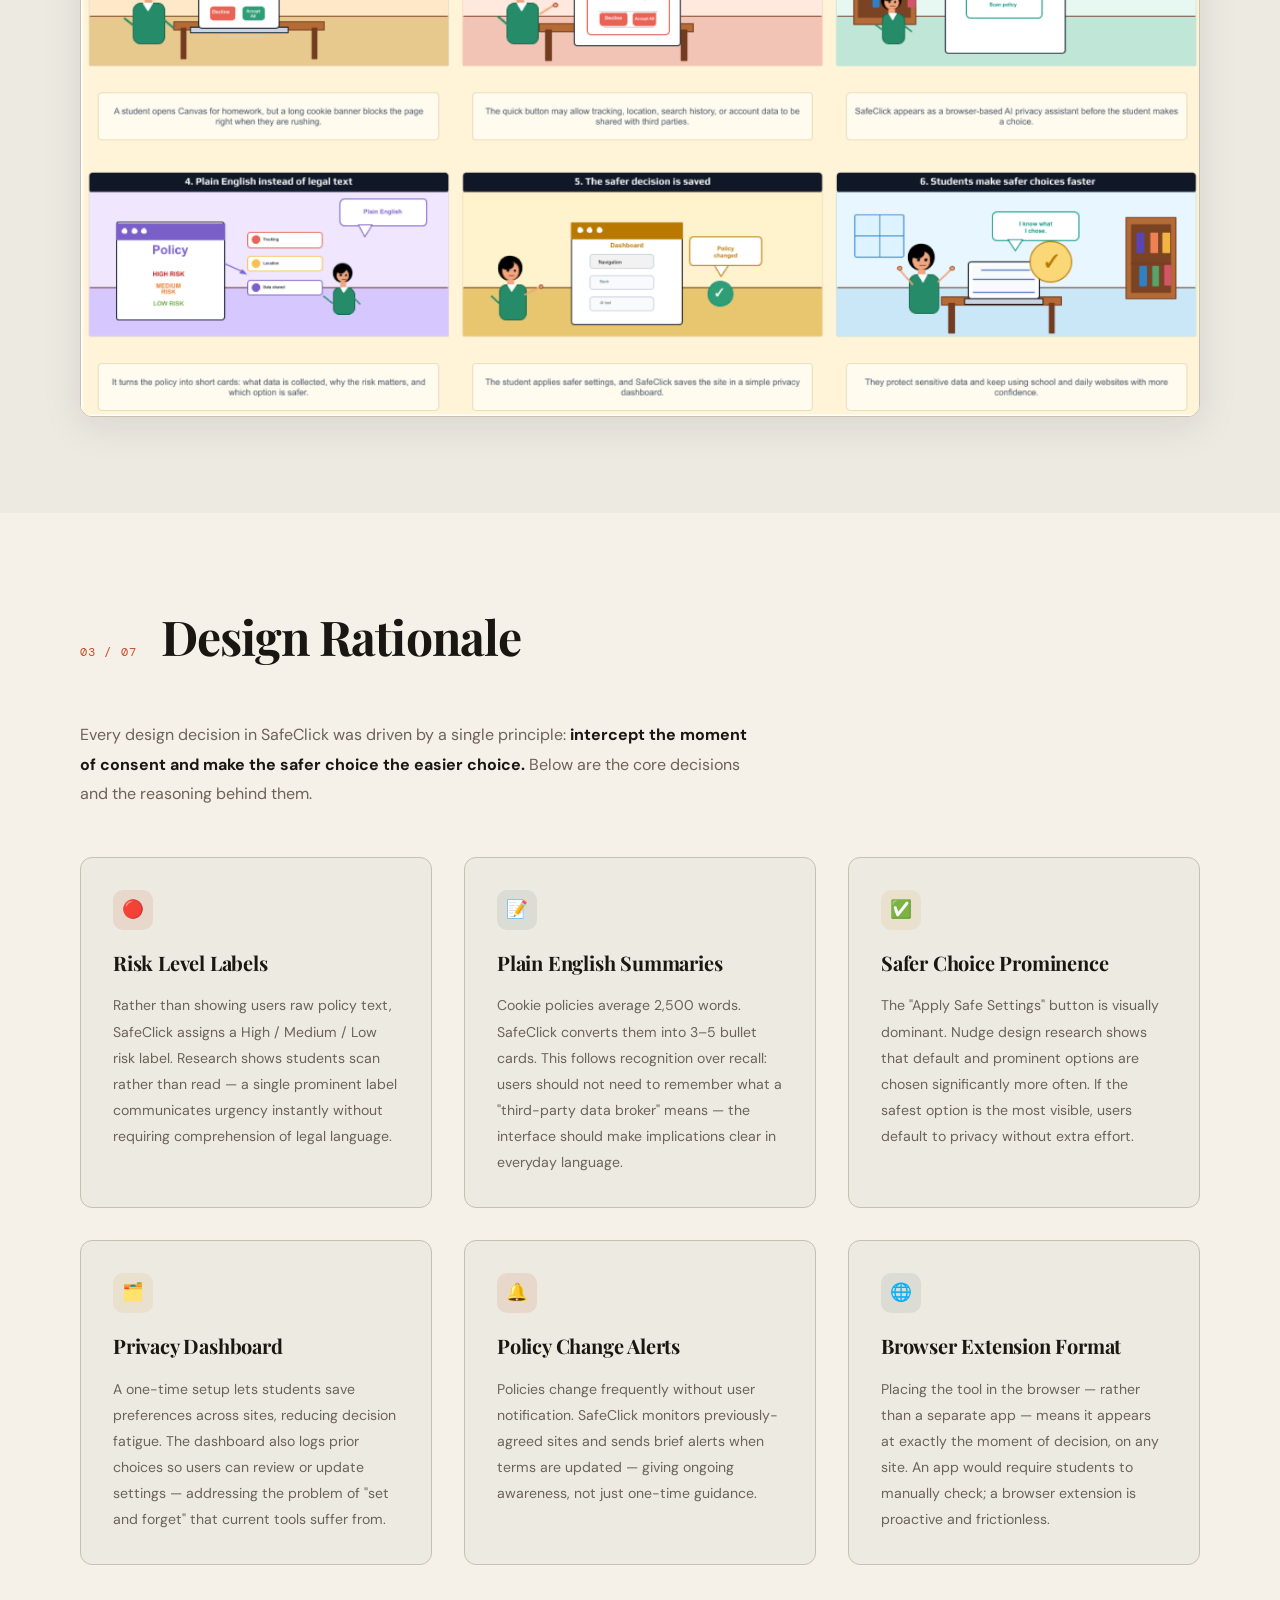
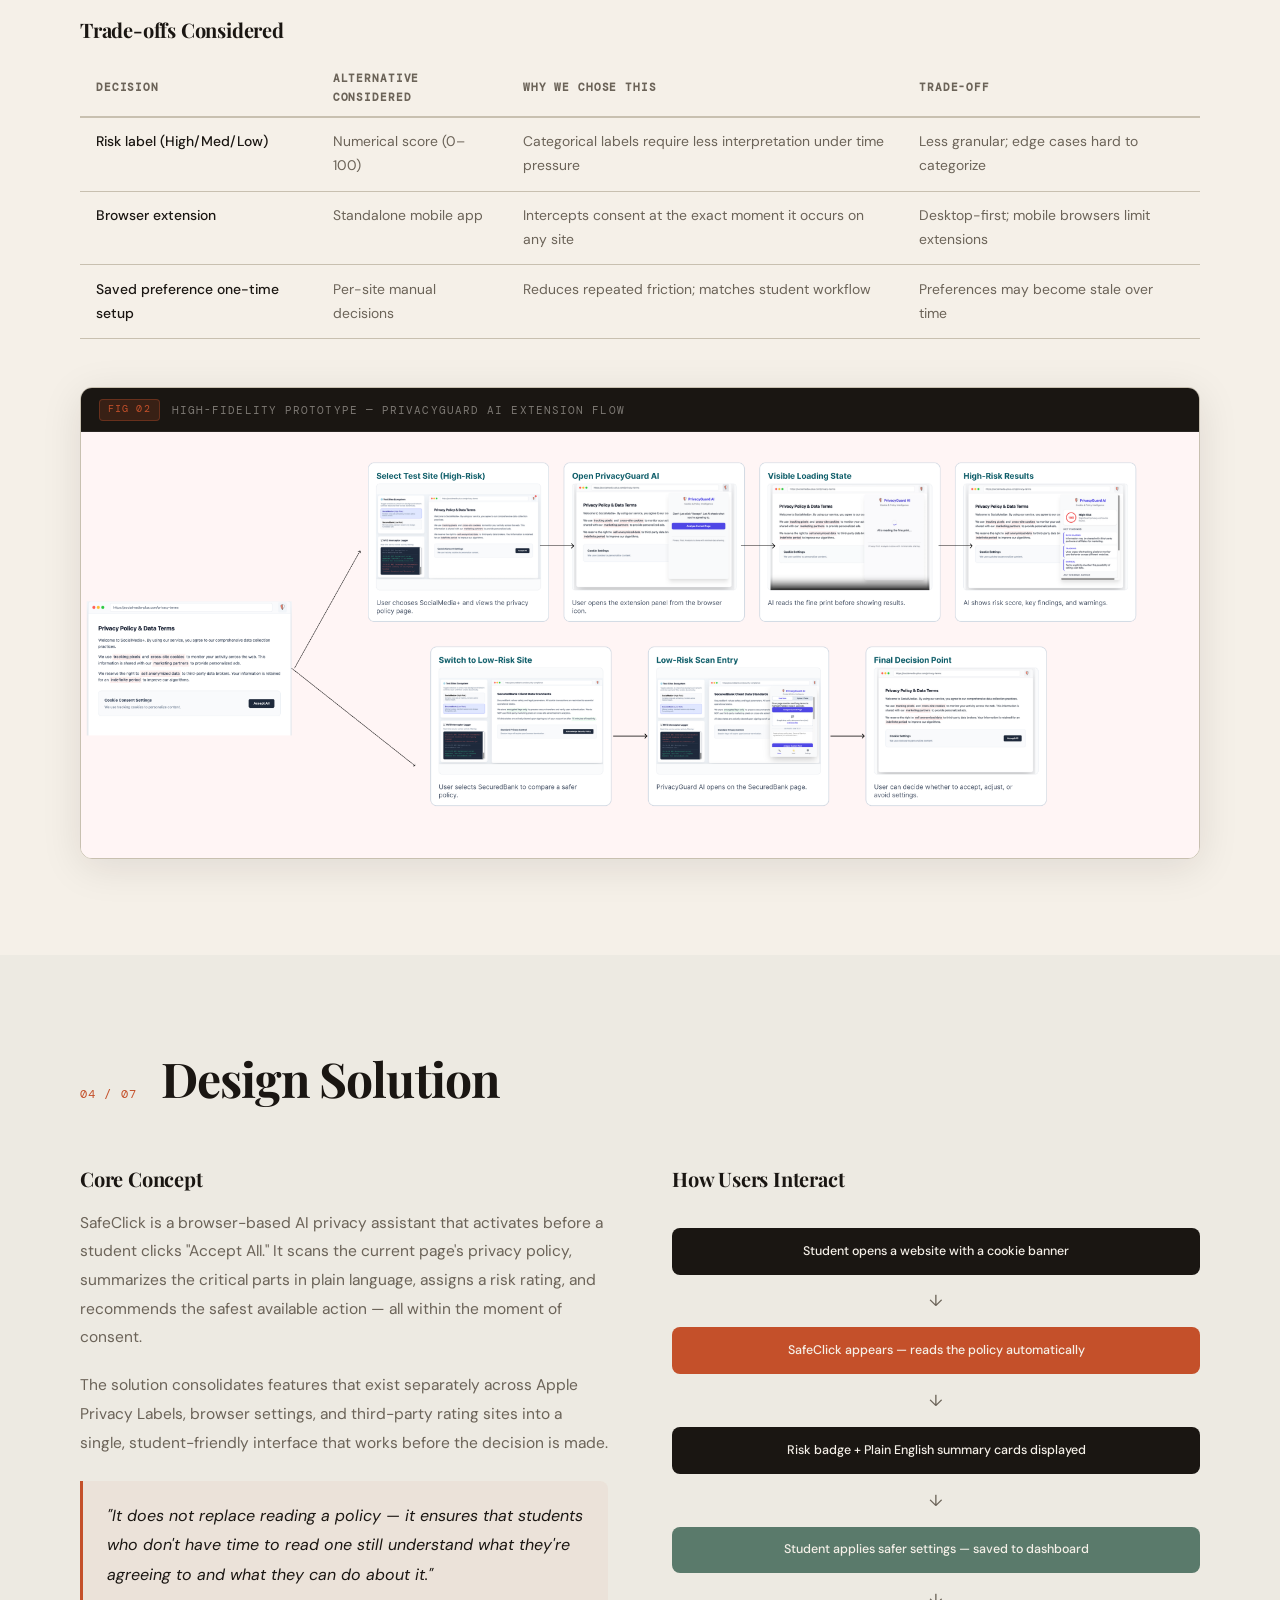
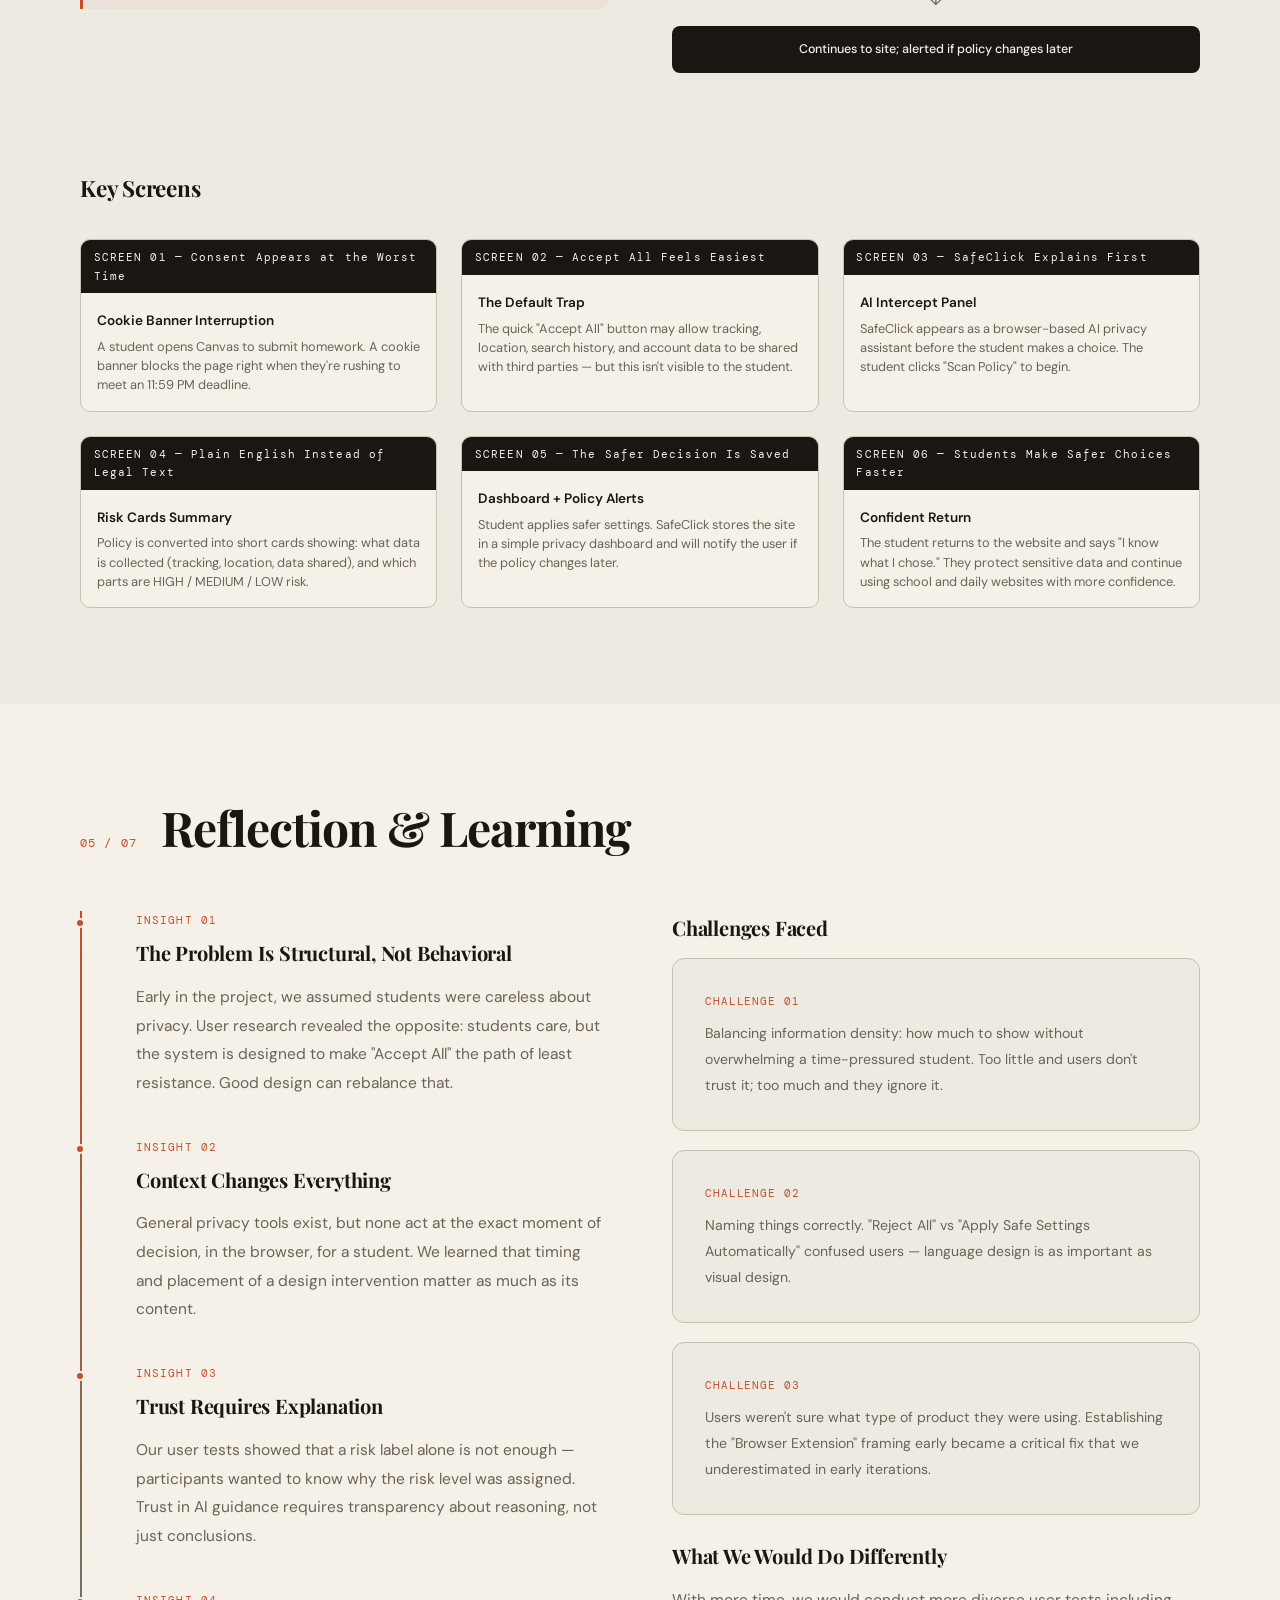
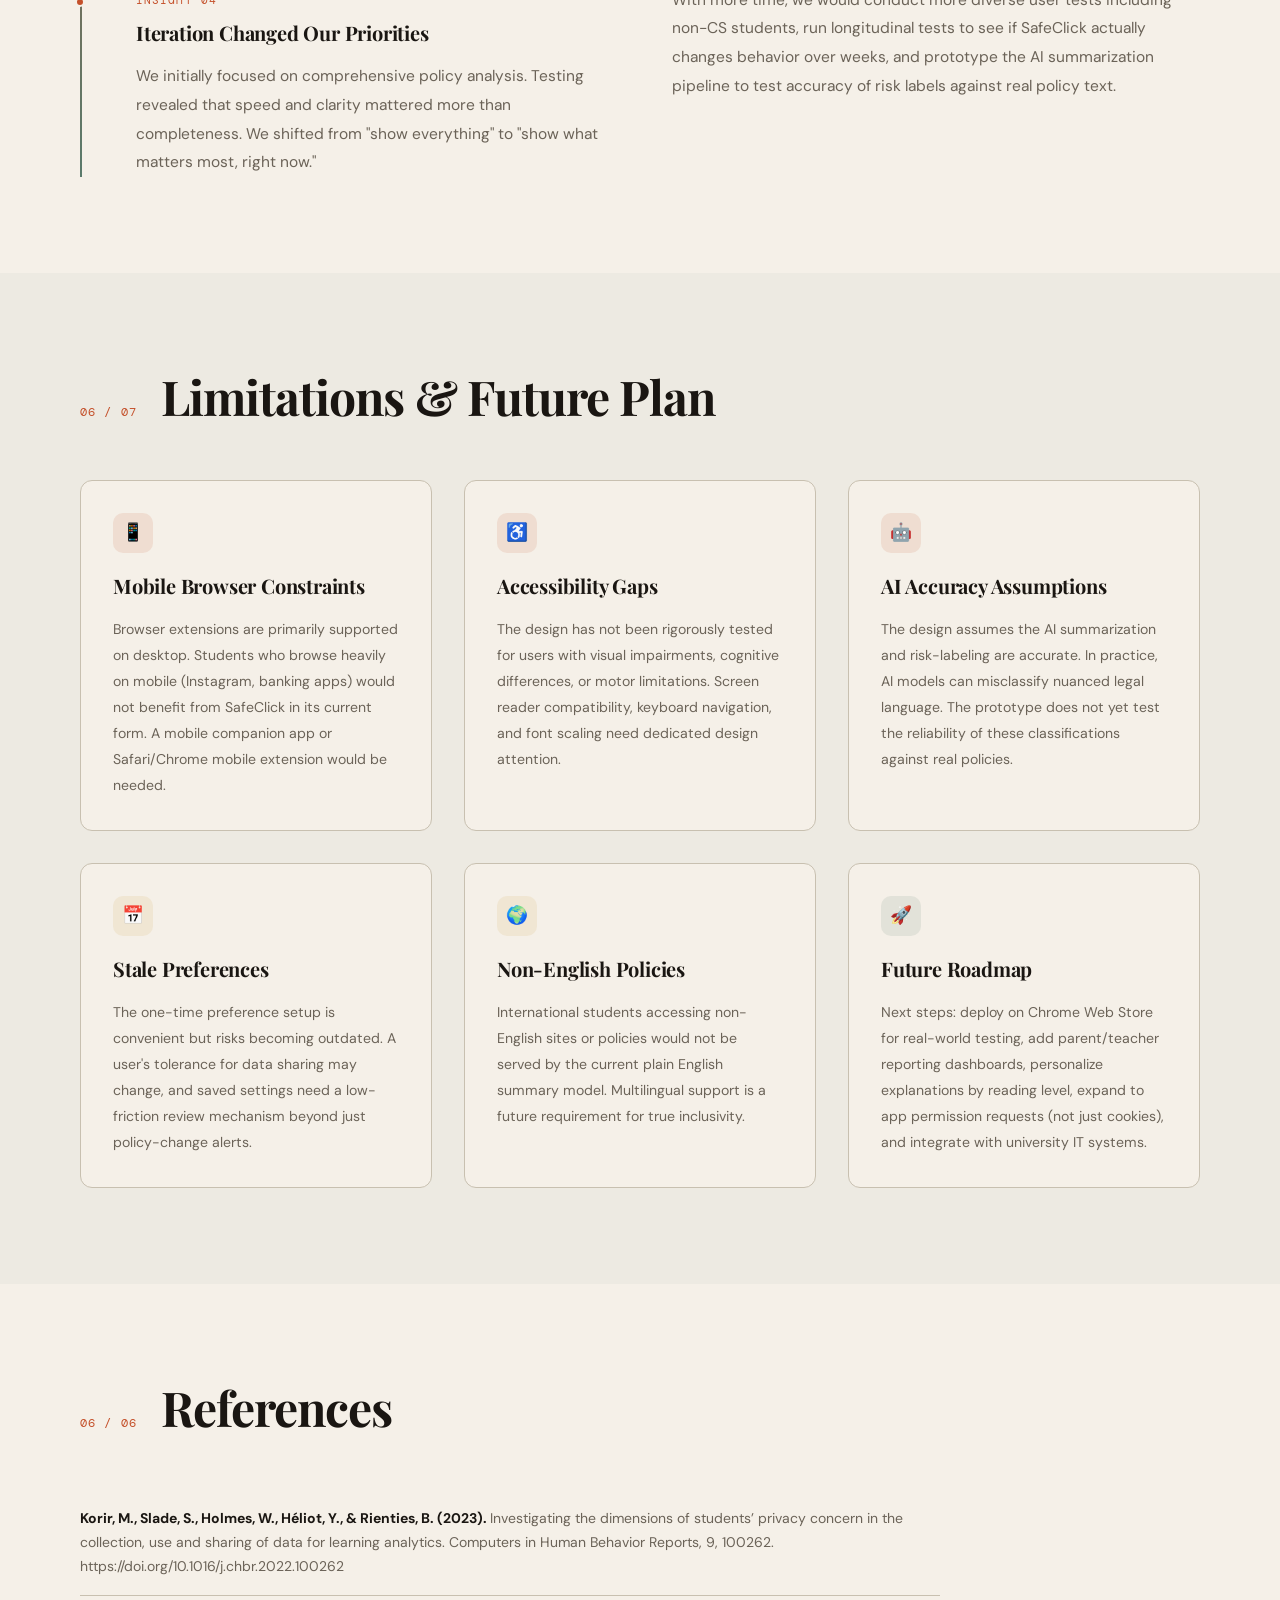
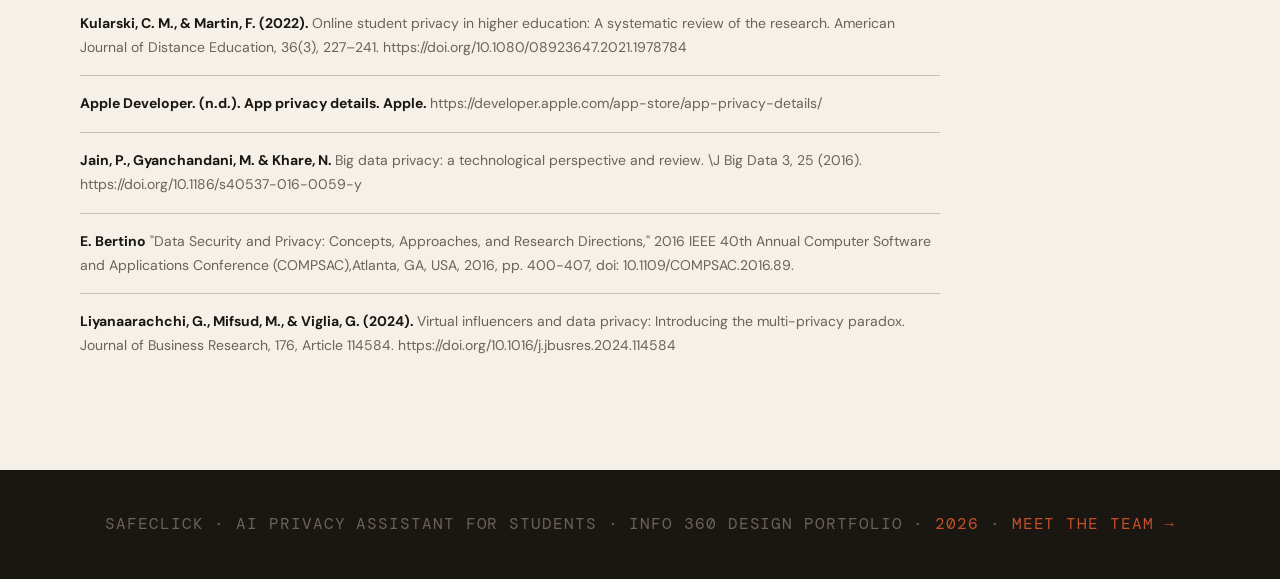
==== commit 9d8c13be: "Update index.html" ====
--- a/index.html
+++ b/index.html
@@ -330,6 +330,7 @@
     <li><a href="#limitations">Limitations</a></li>
     <li><a href="#references">References</a></li>
     <li><a href="about.html">About Us</a></li>
+    <li><a href="video.html">Final Presentation</a></li>
   </ul>
 </nav>
 
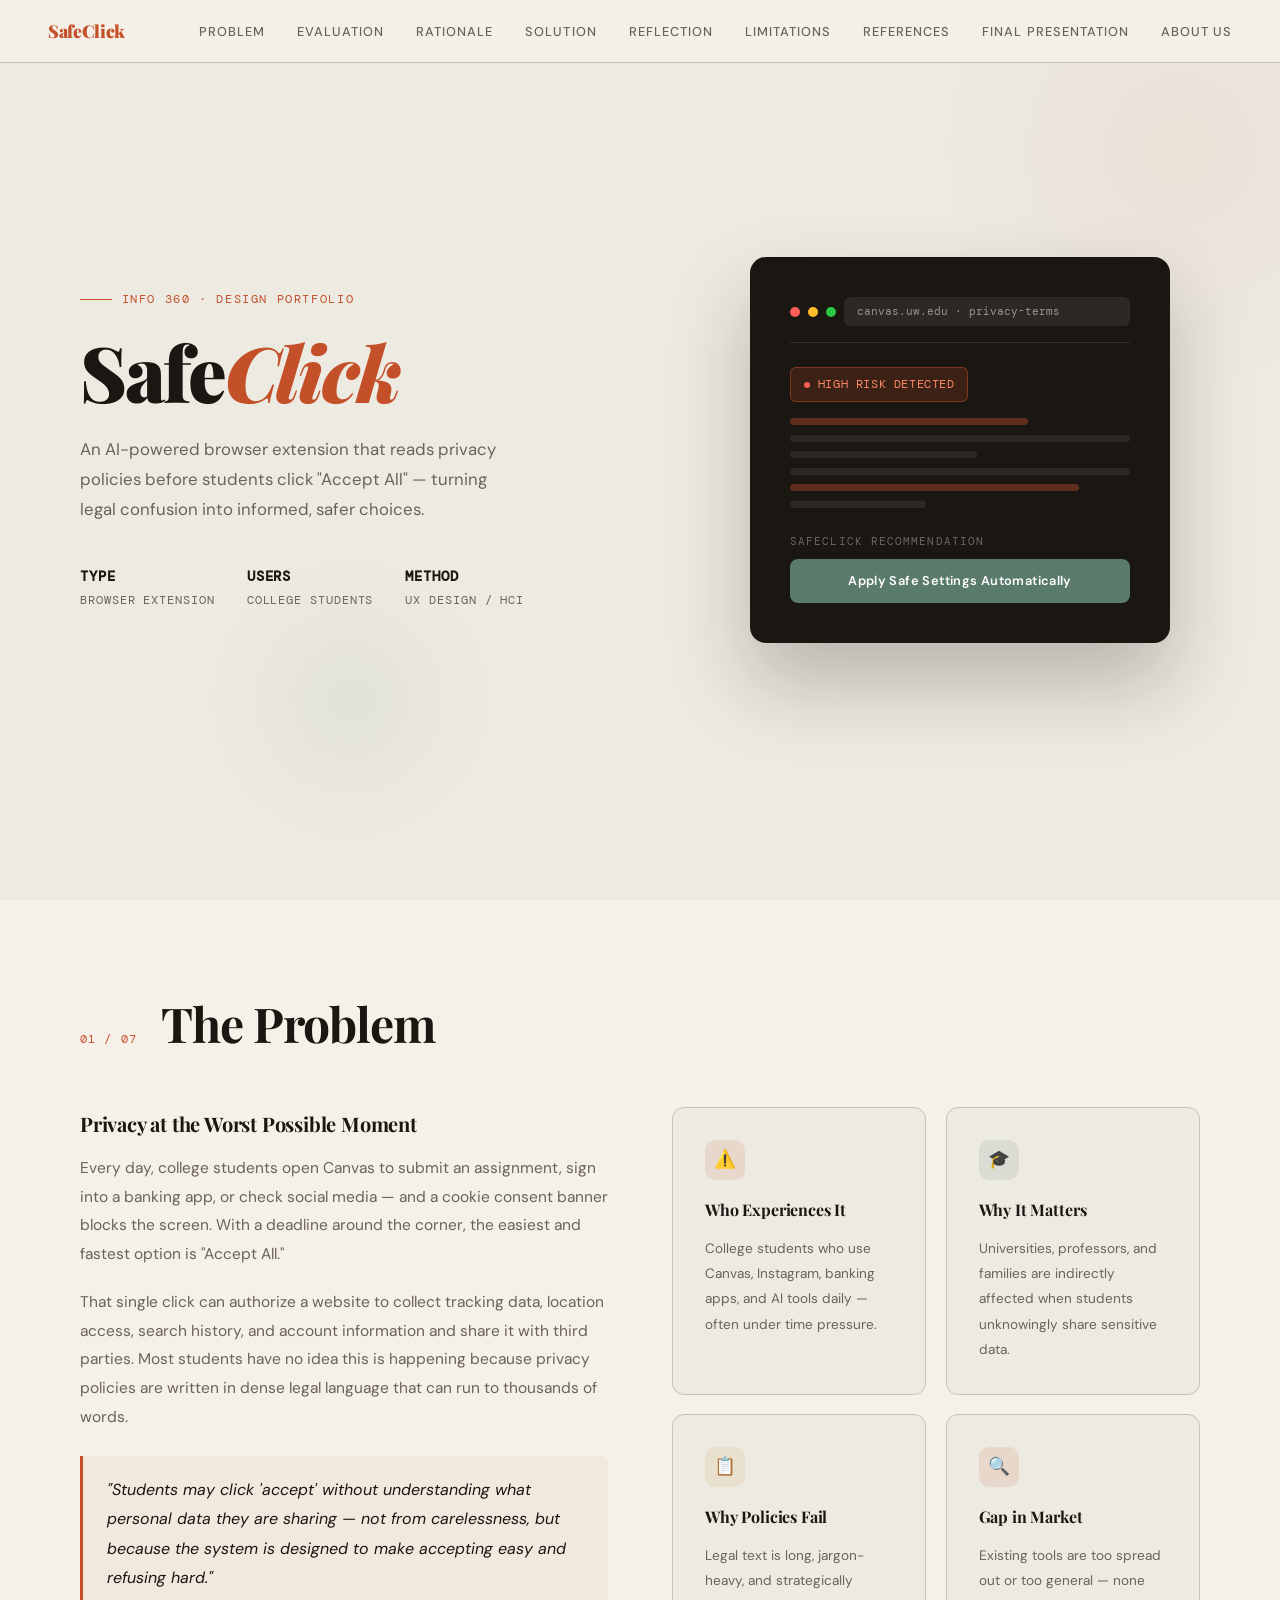
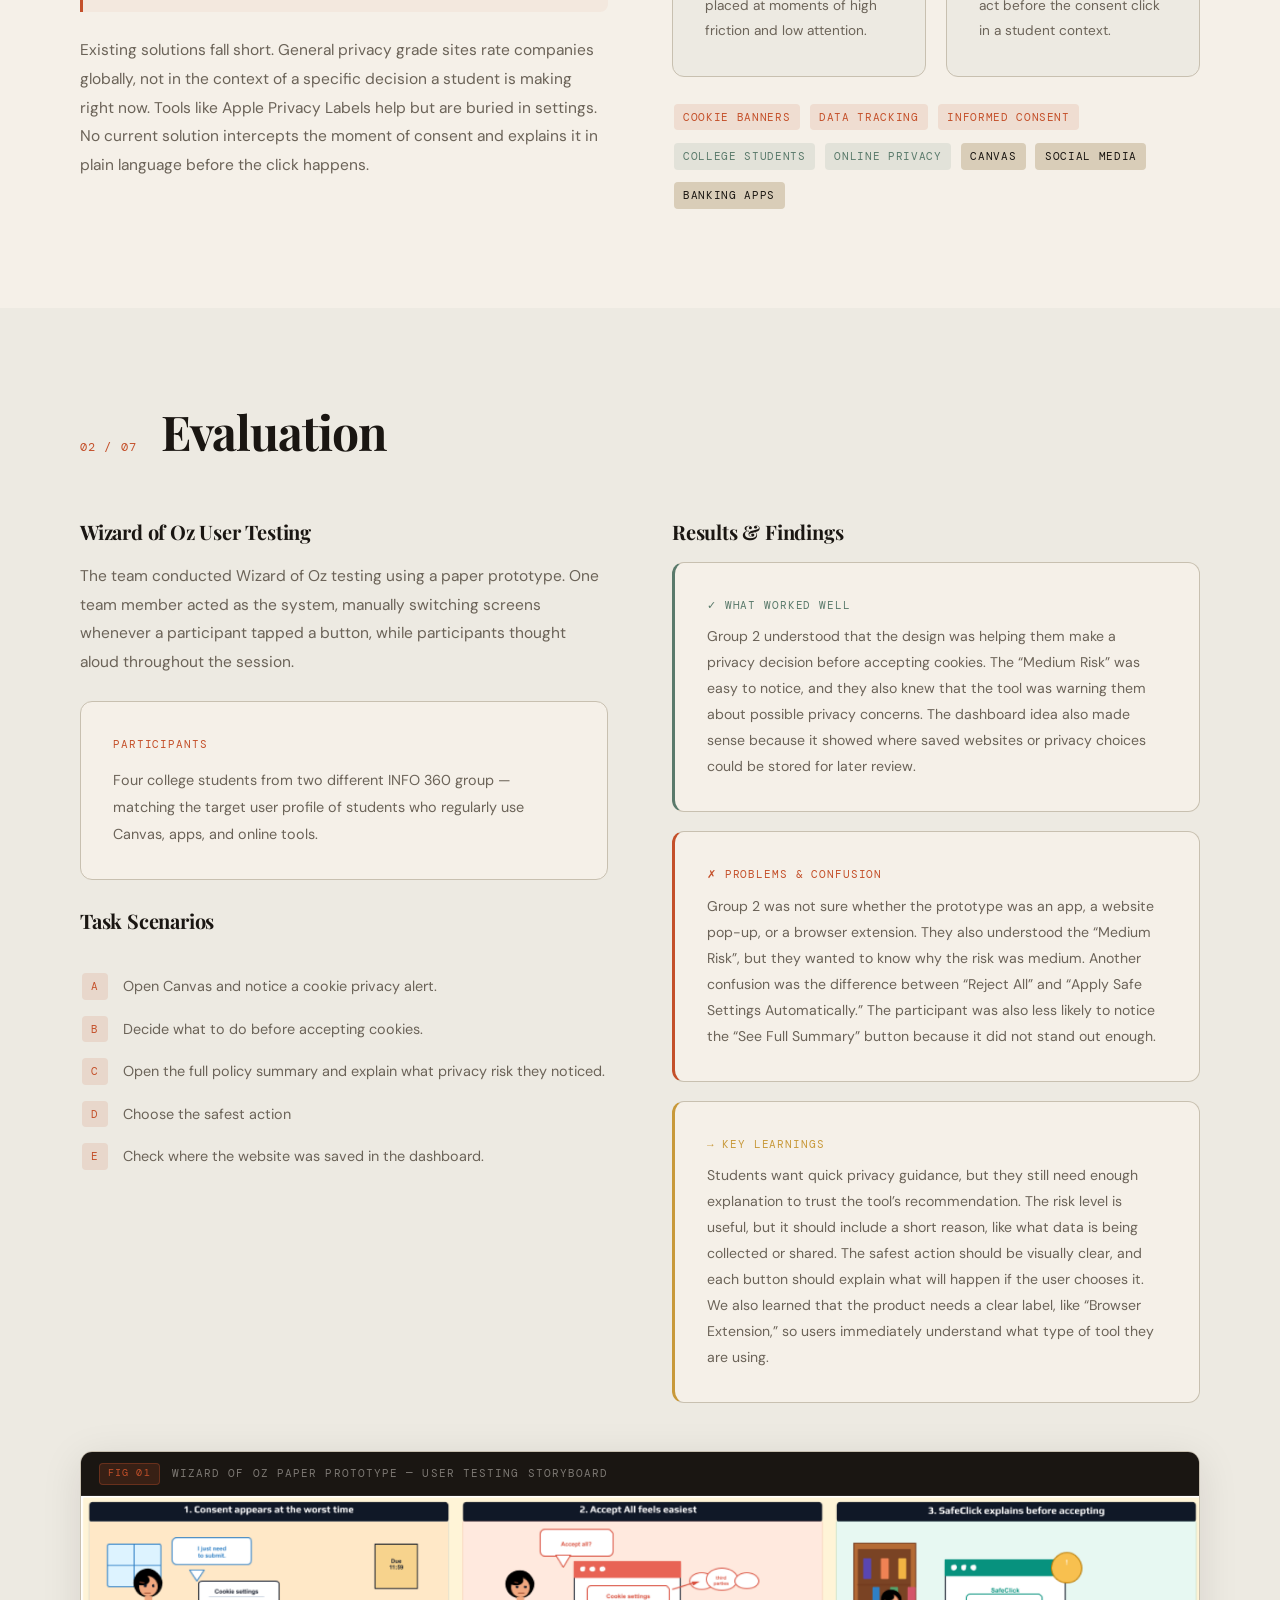
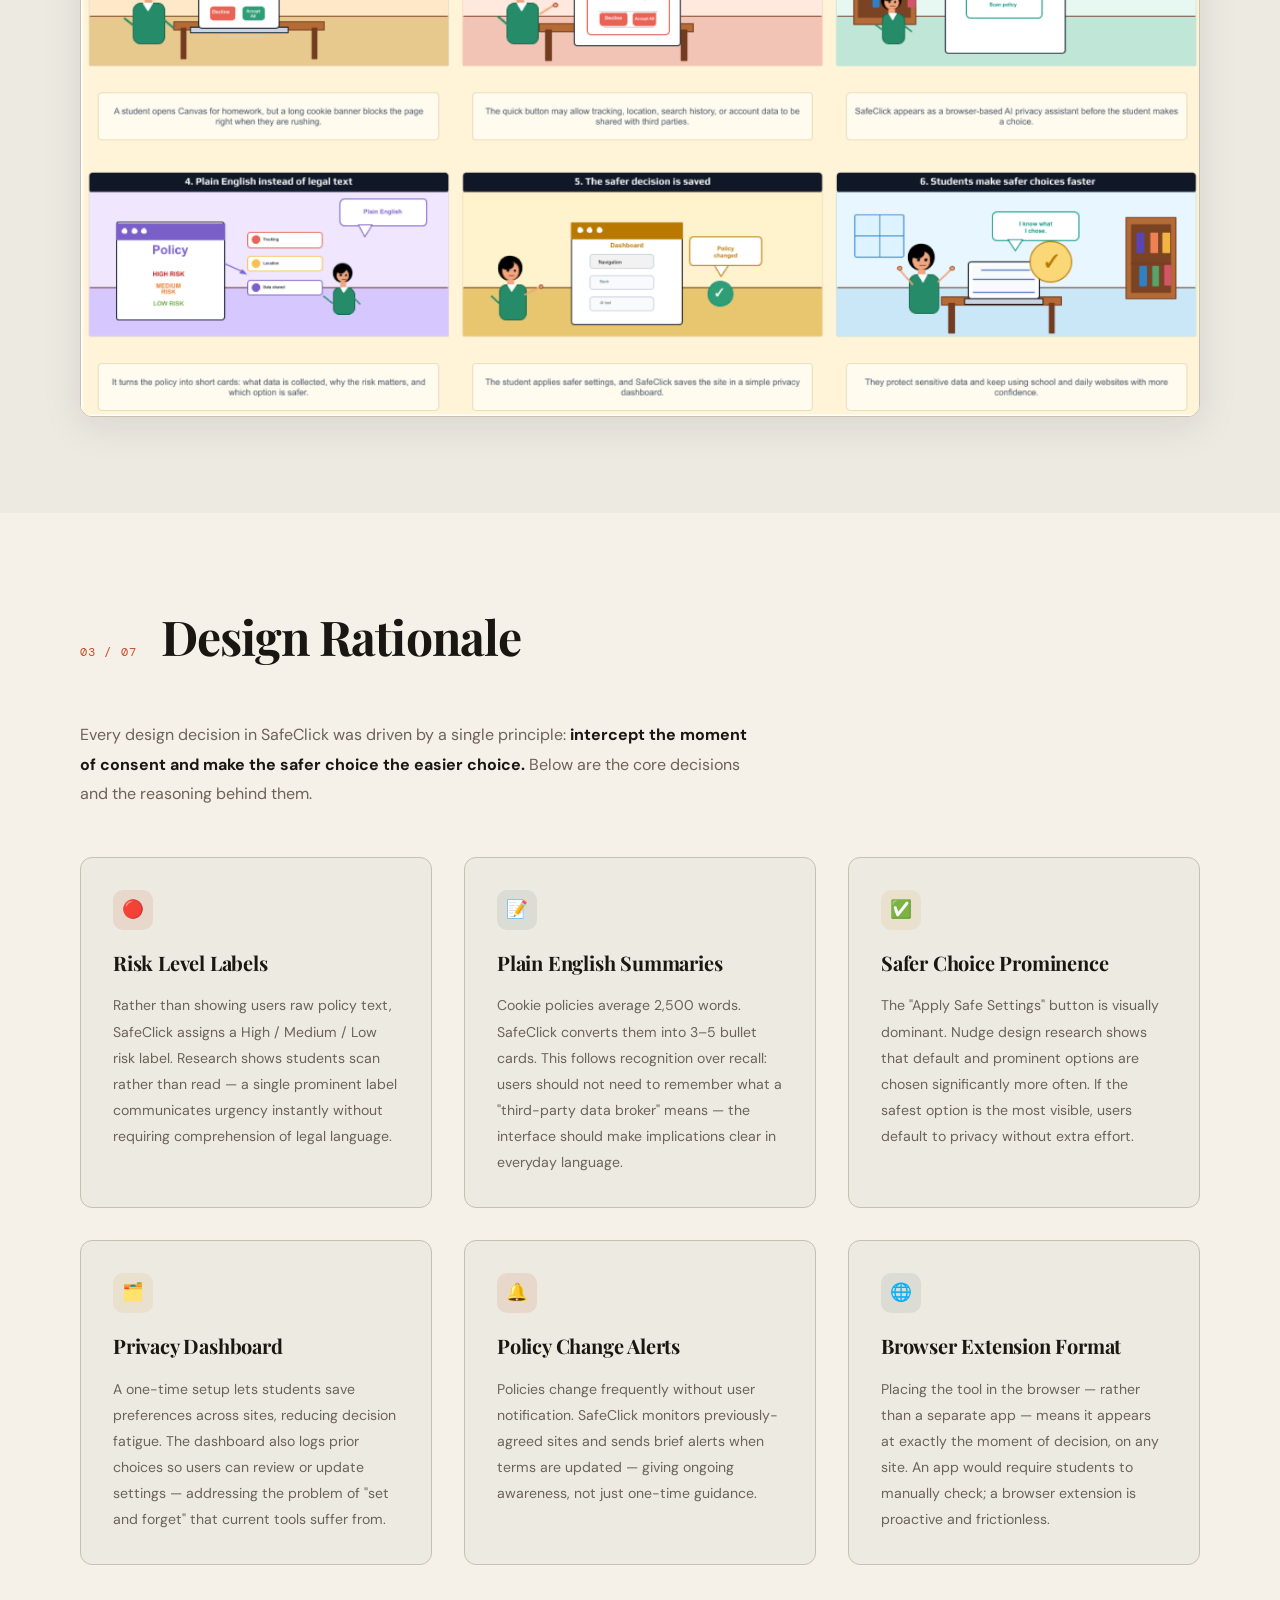
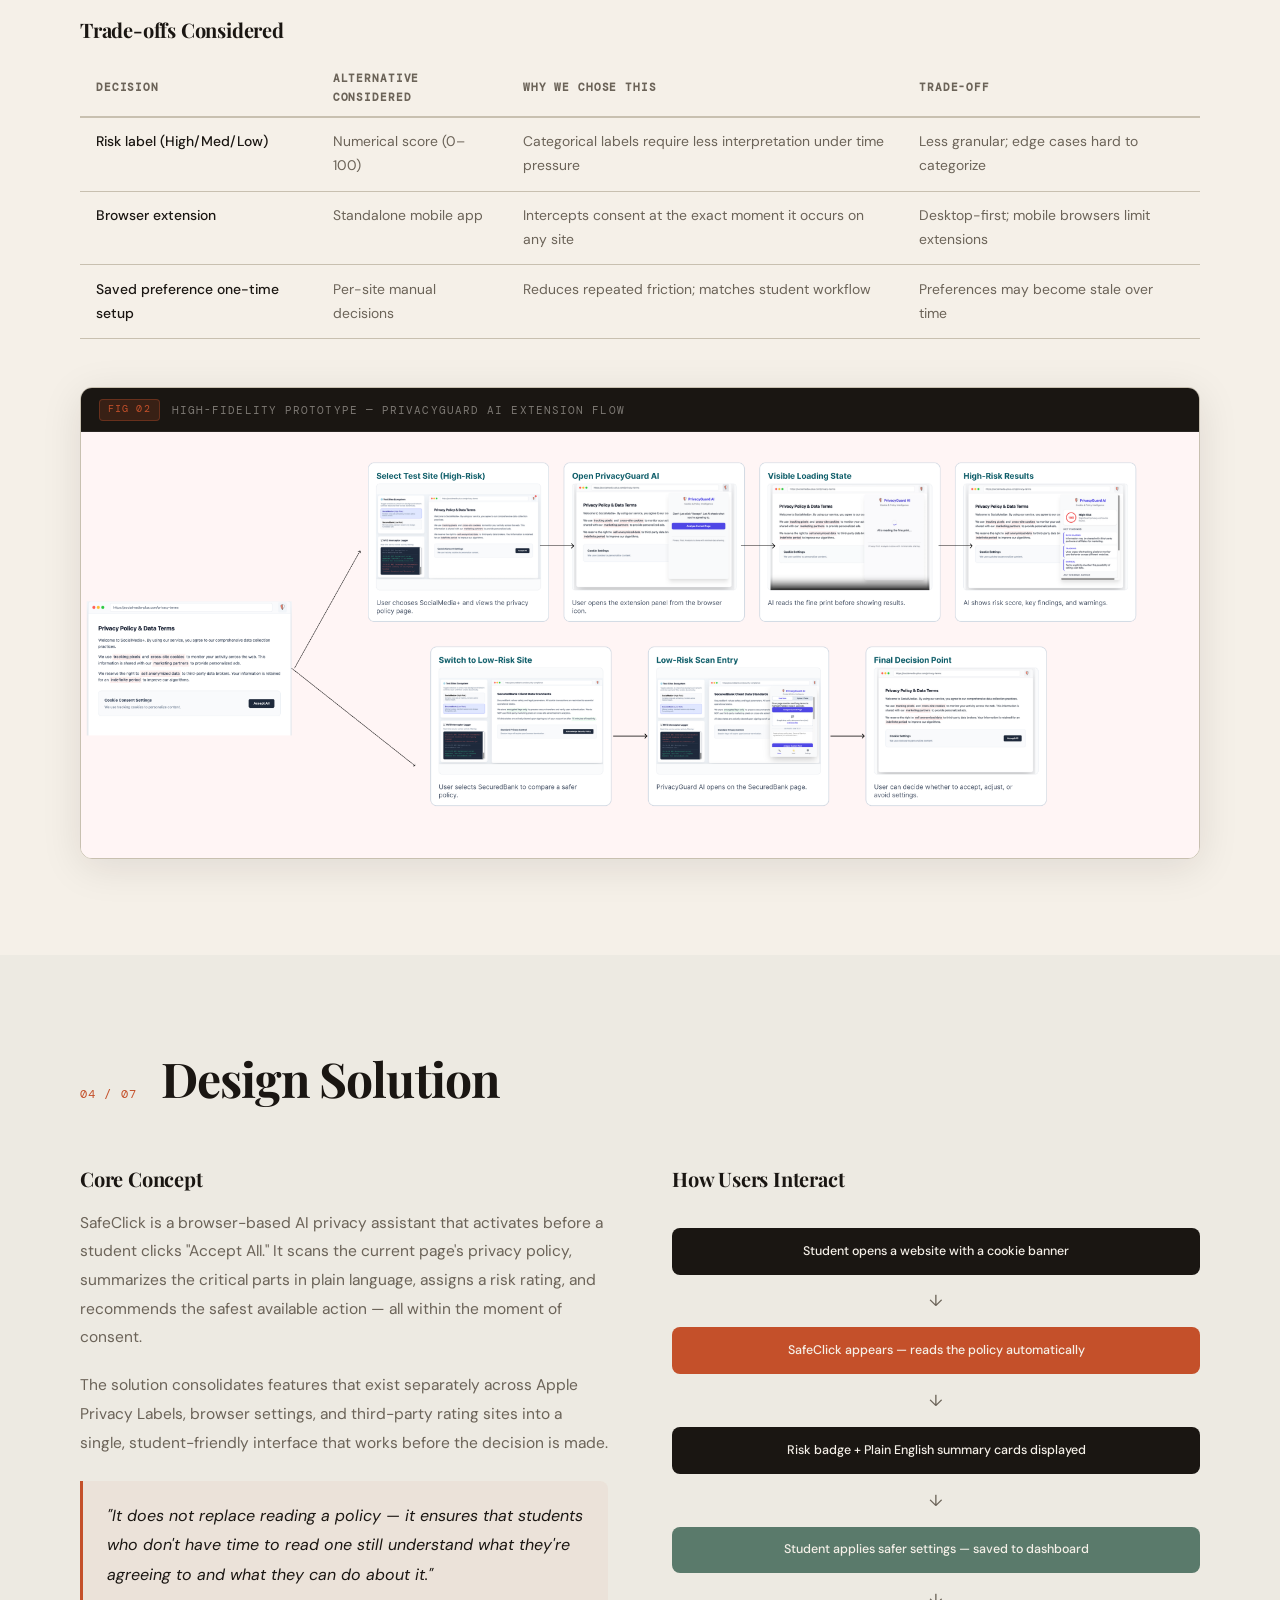
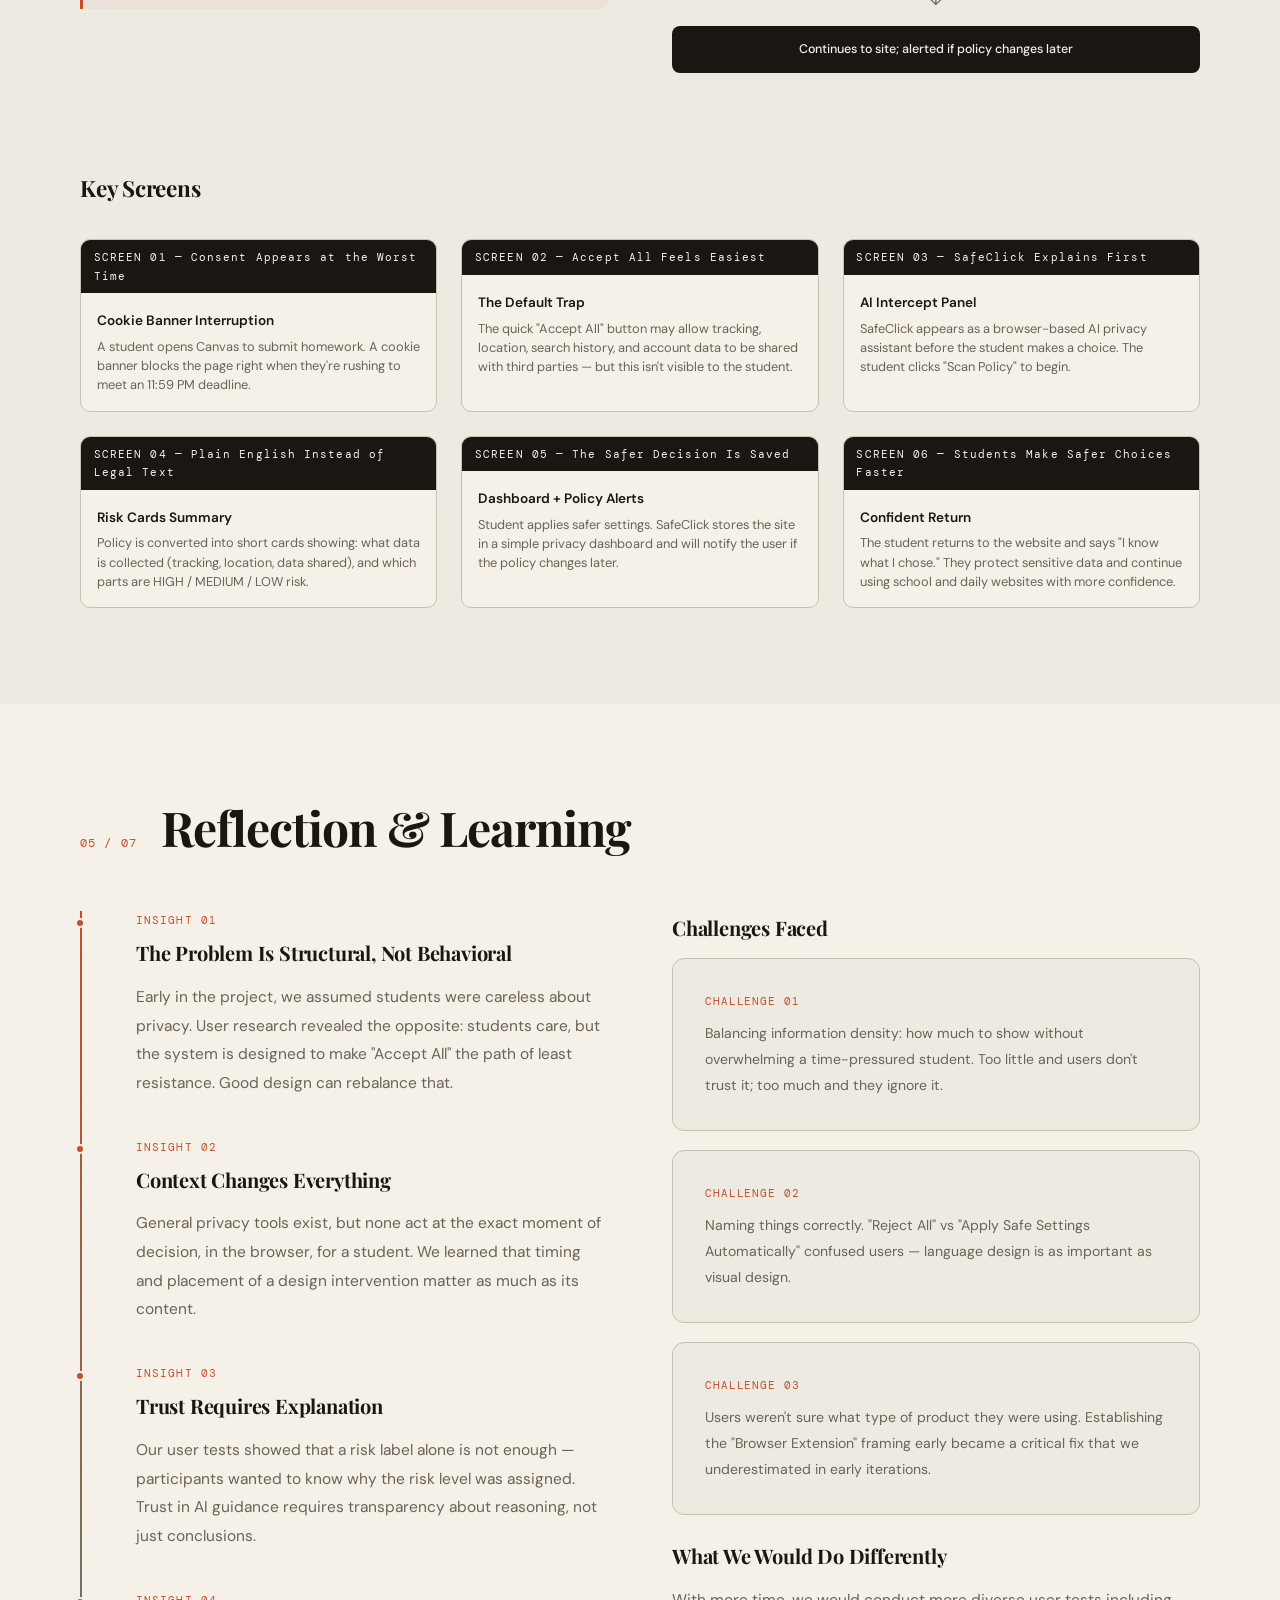
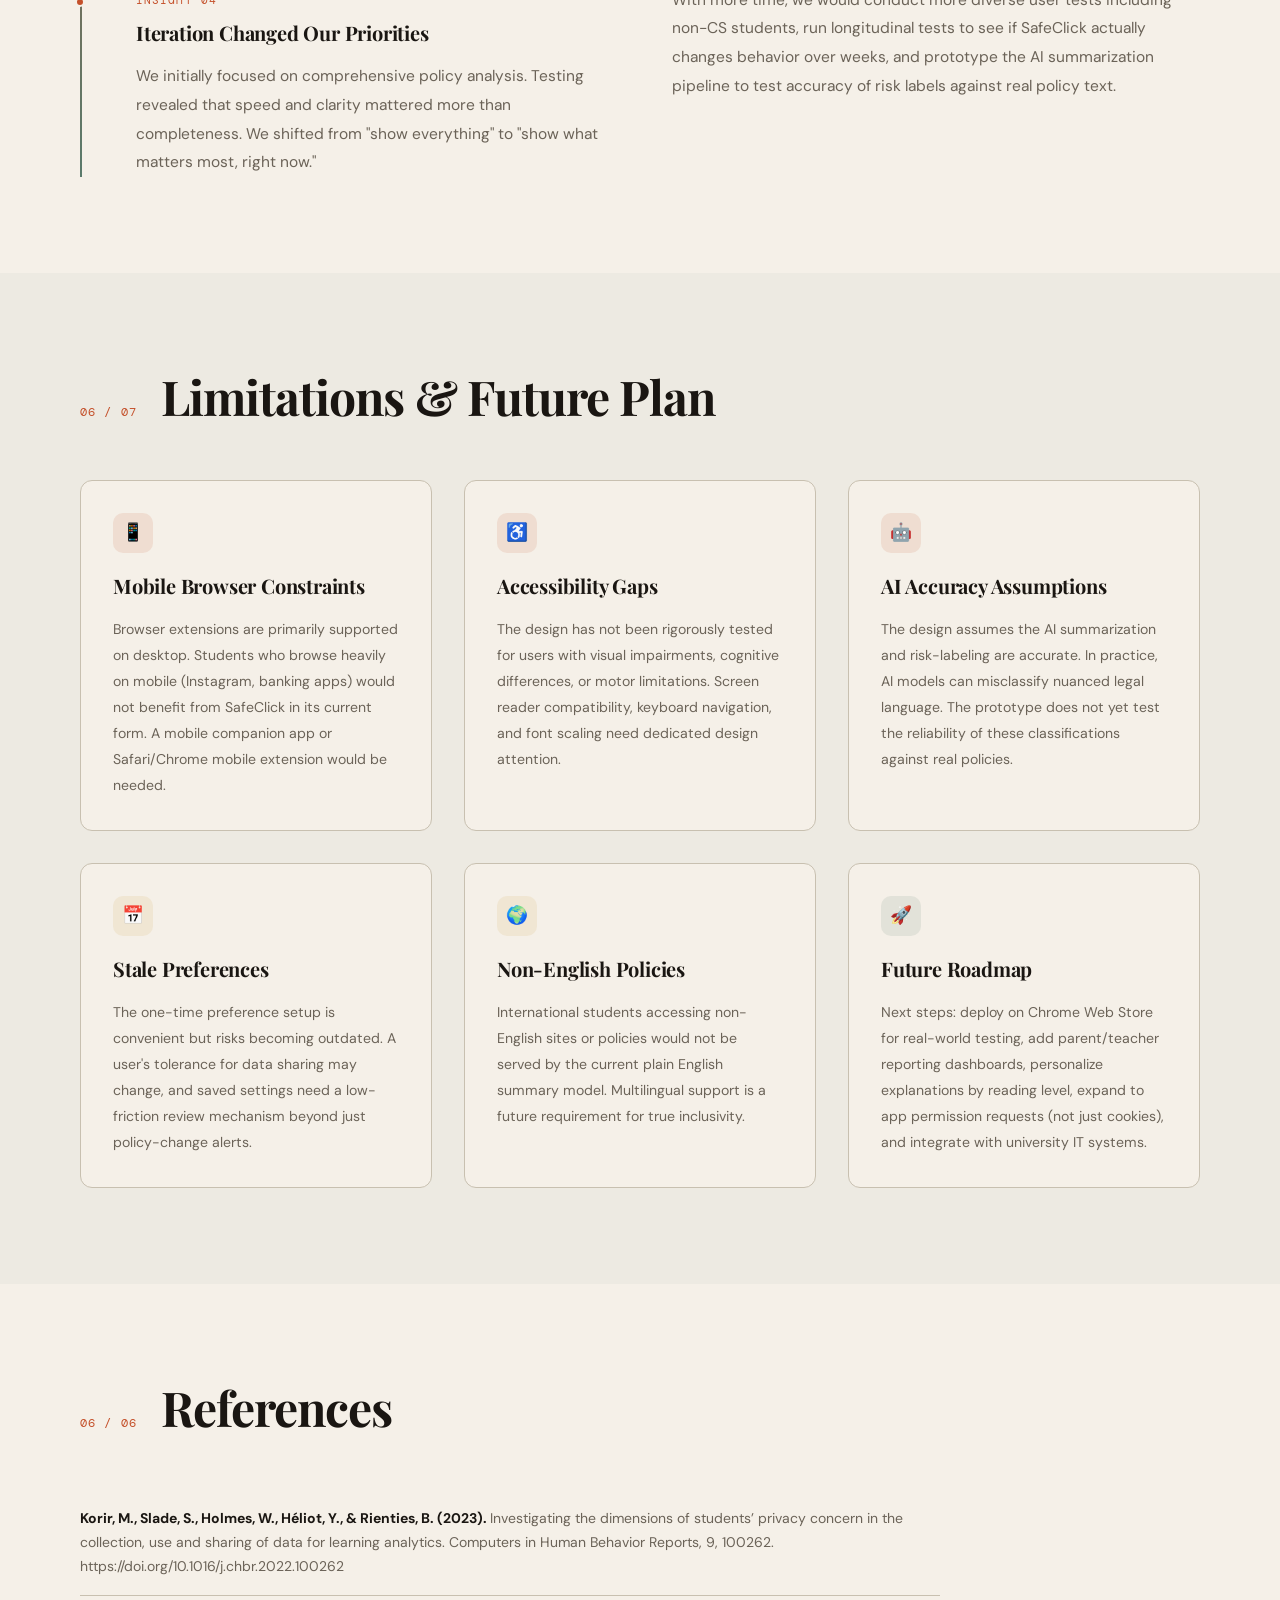
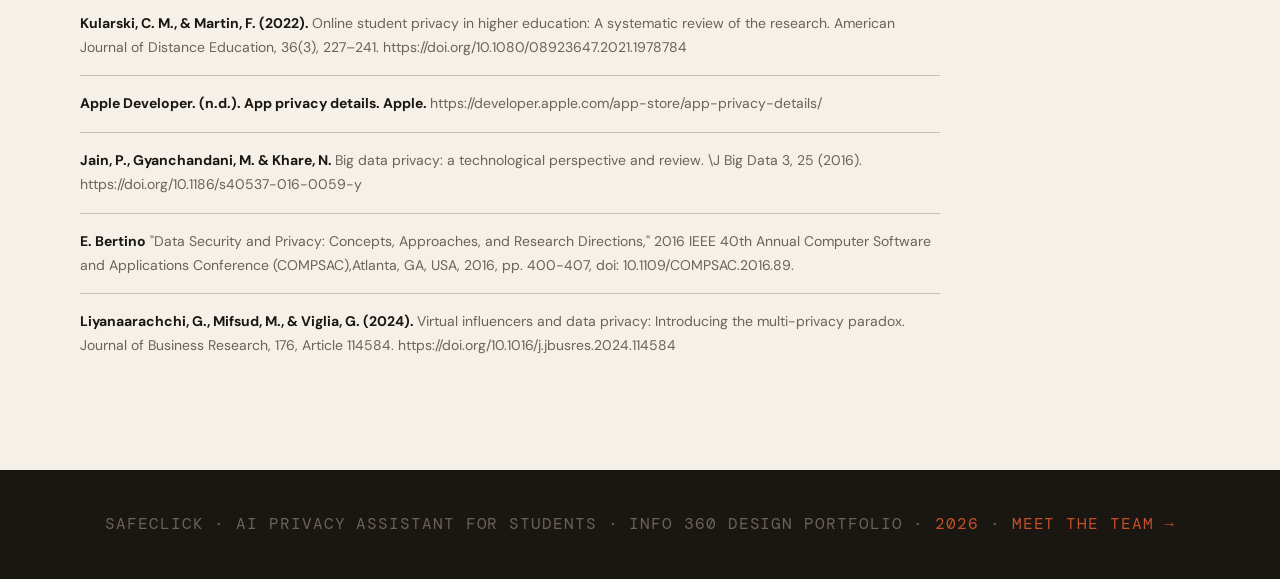
==== commit 297a0bcb: "Update index.html" ====
--- a/index.html
+++ b/index.html
@@ -329,8 +329,8 @@
     <li><a href="#reflection">Reflection</a></li>
     <li><a href="#limitations">Limitations</a></li>
     <li><a href="#references">References</a></li>
+    <li><a href="video.html">Final Presentation</a></li>
     <li><a href="about.html">About Us</a></li>
-    <li><a href="video.html">Final Presentation</a></li>
   </ul>
 </nav>
 
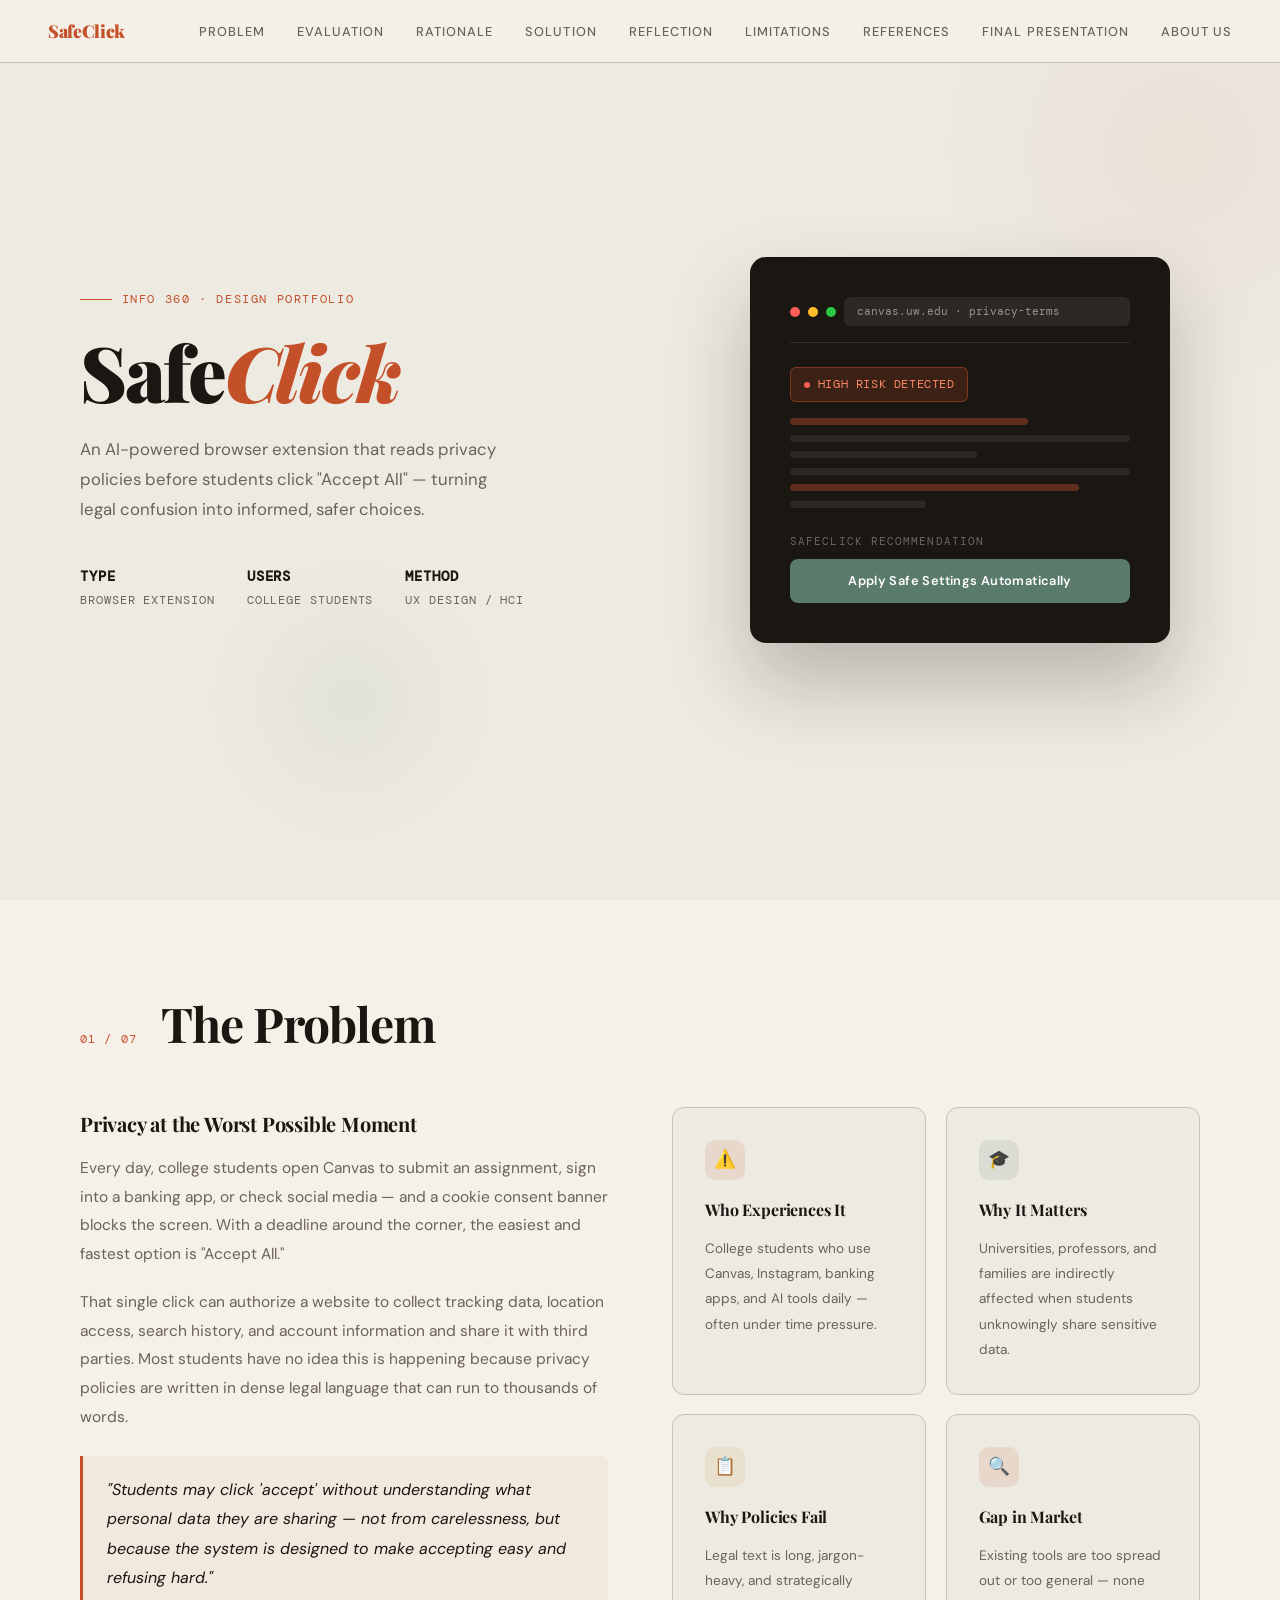
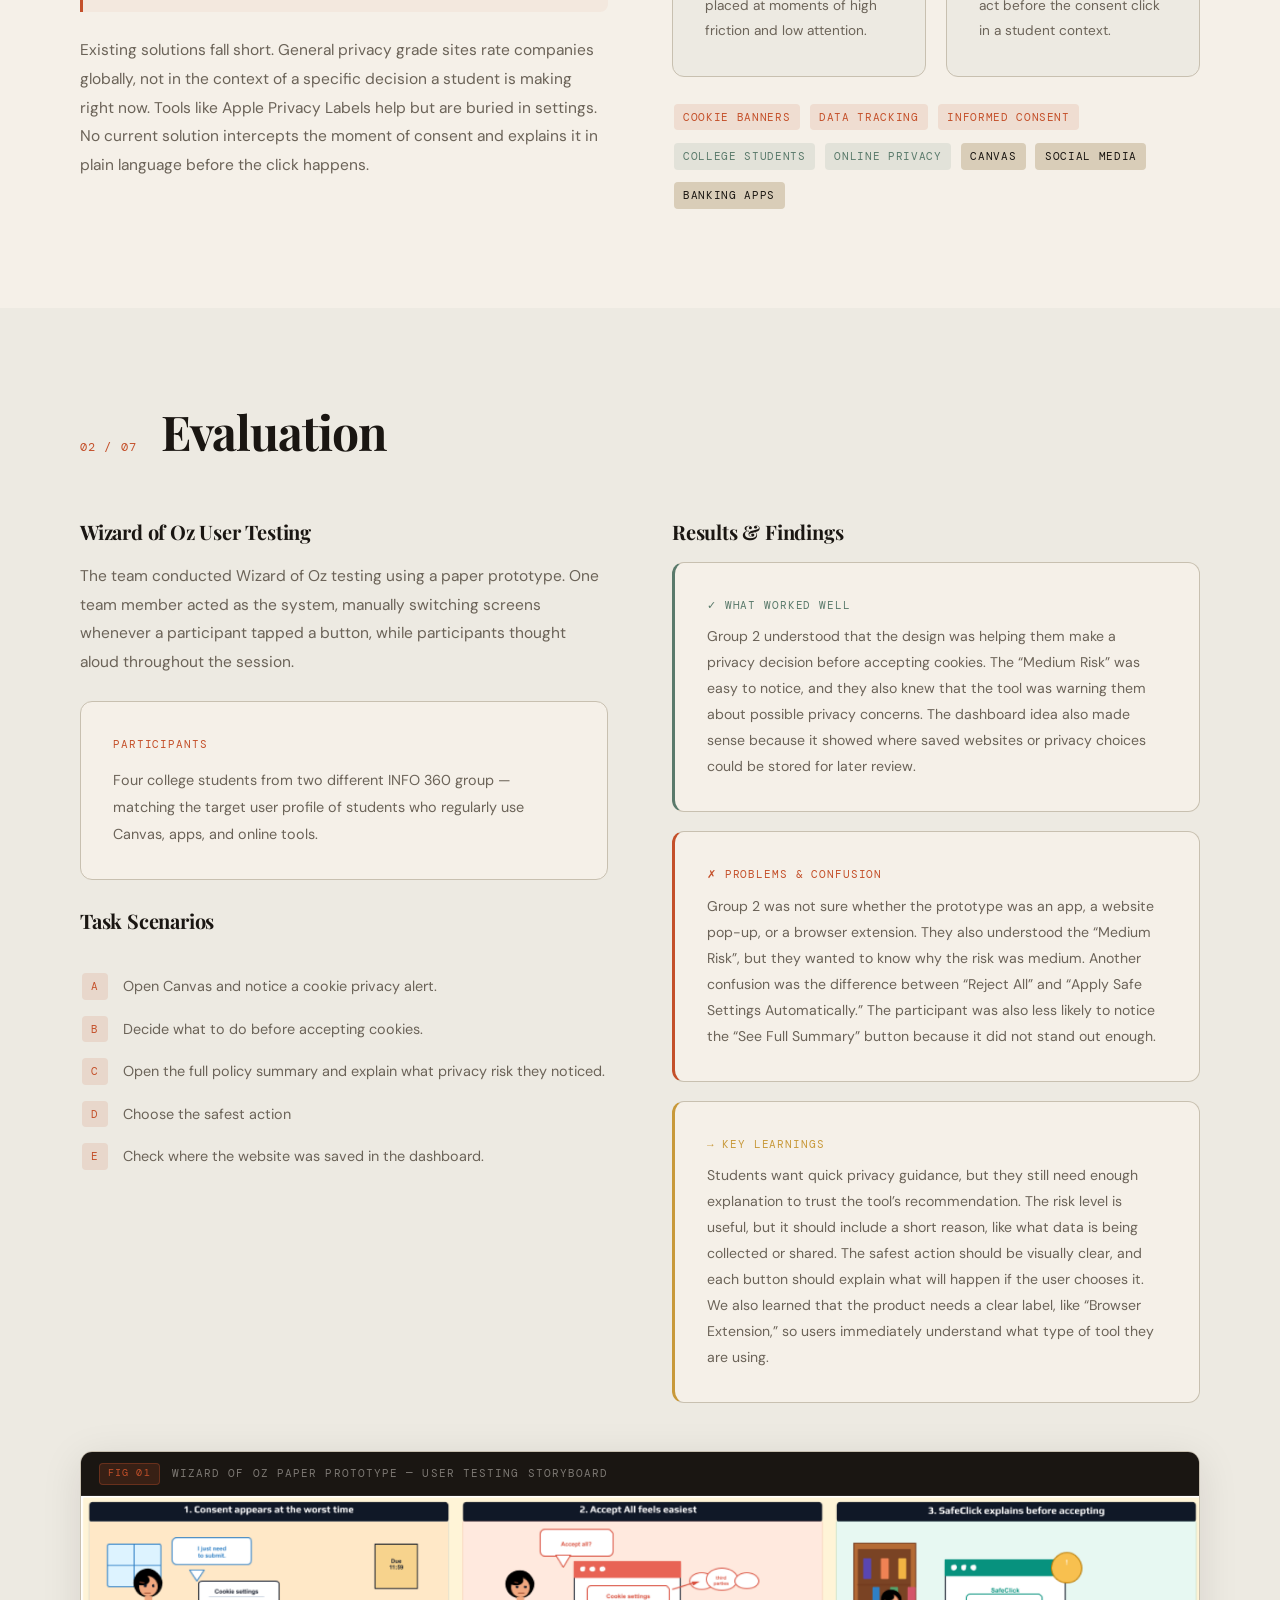
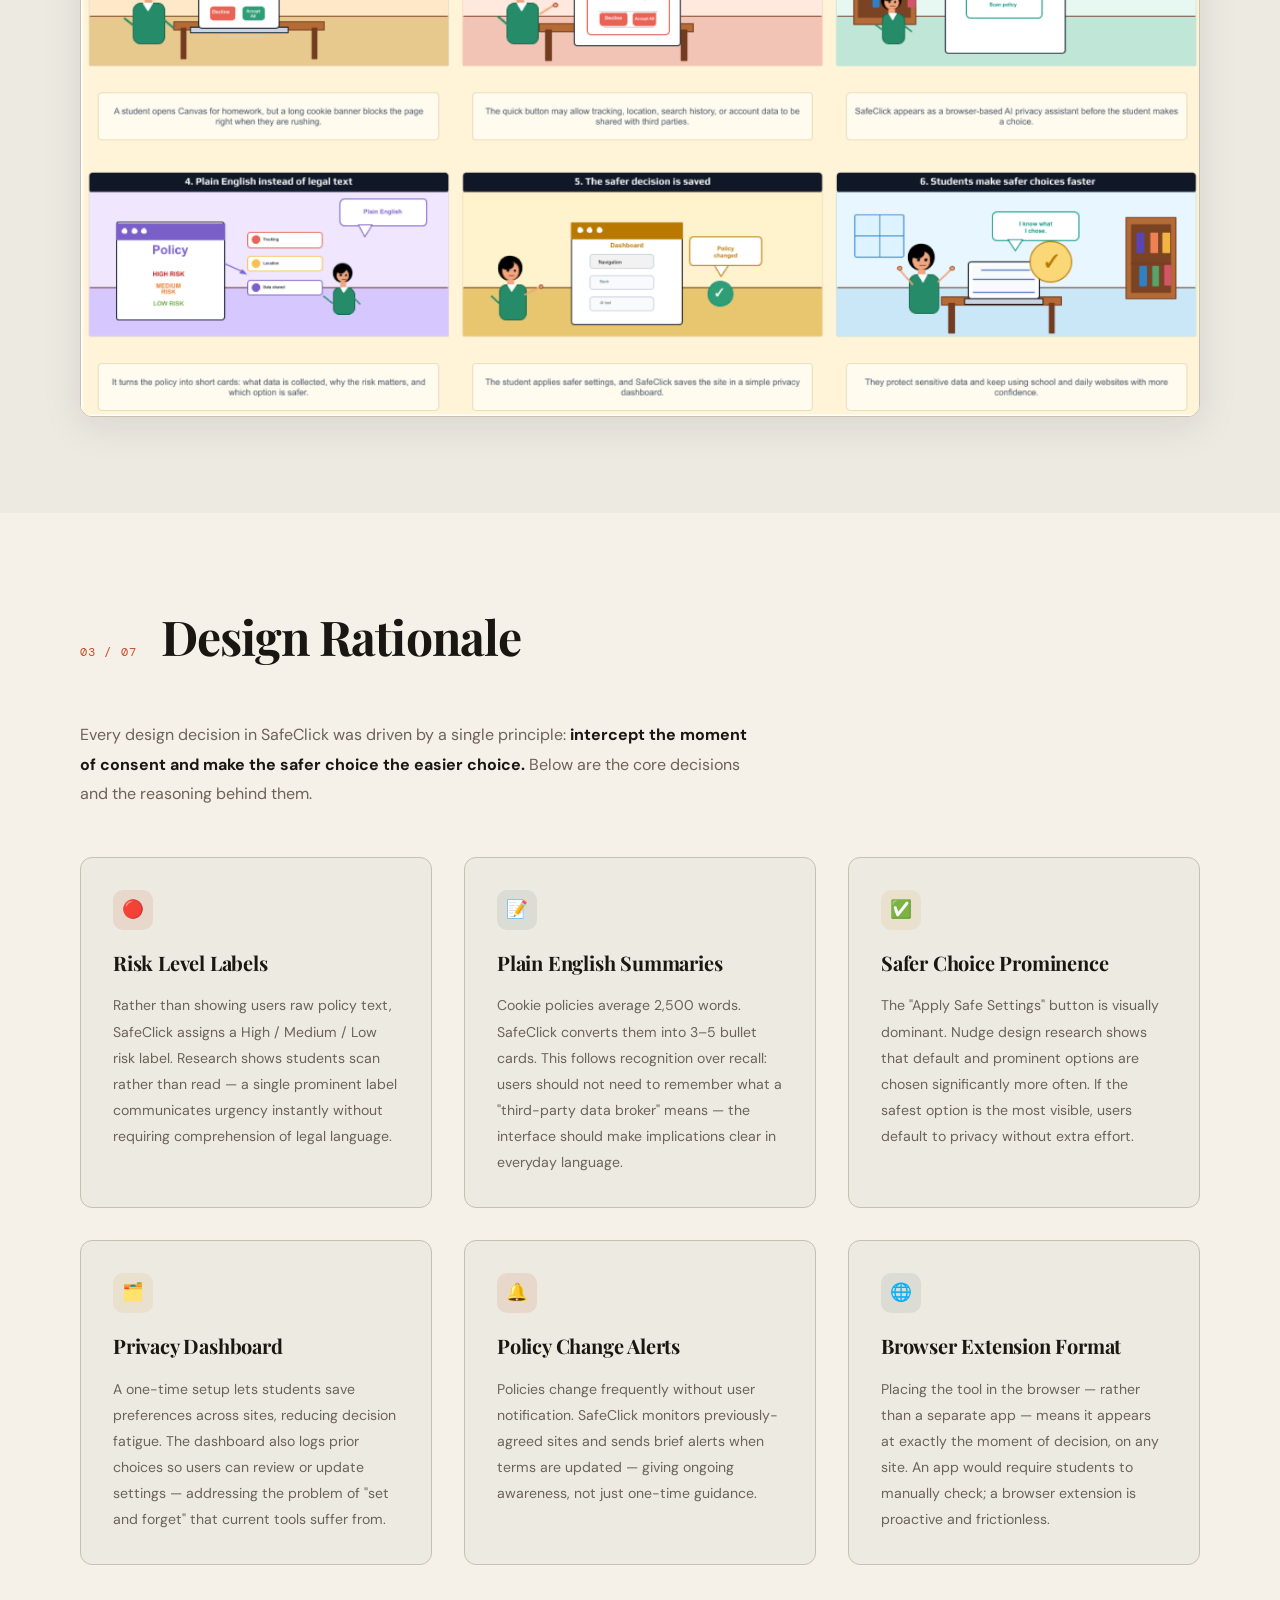
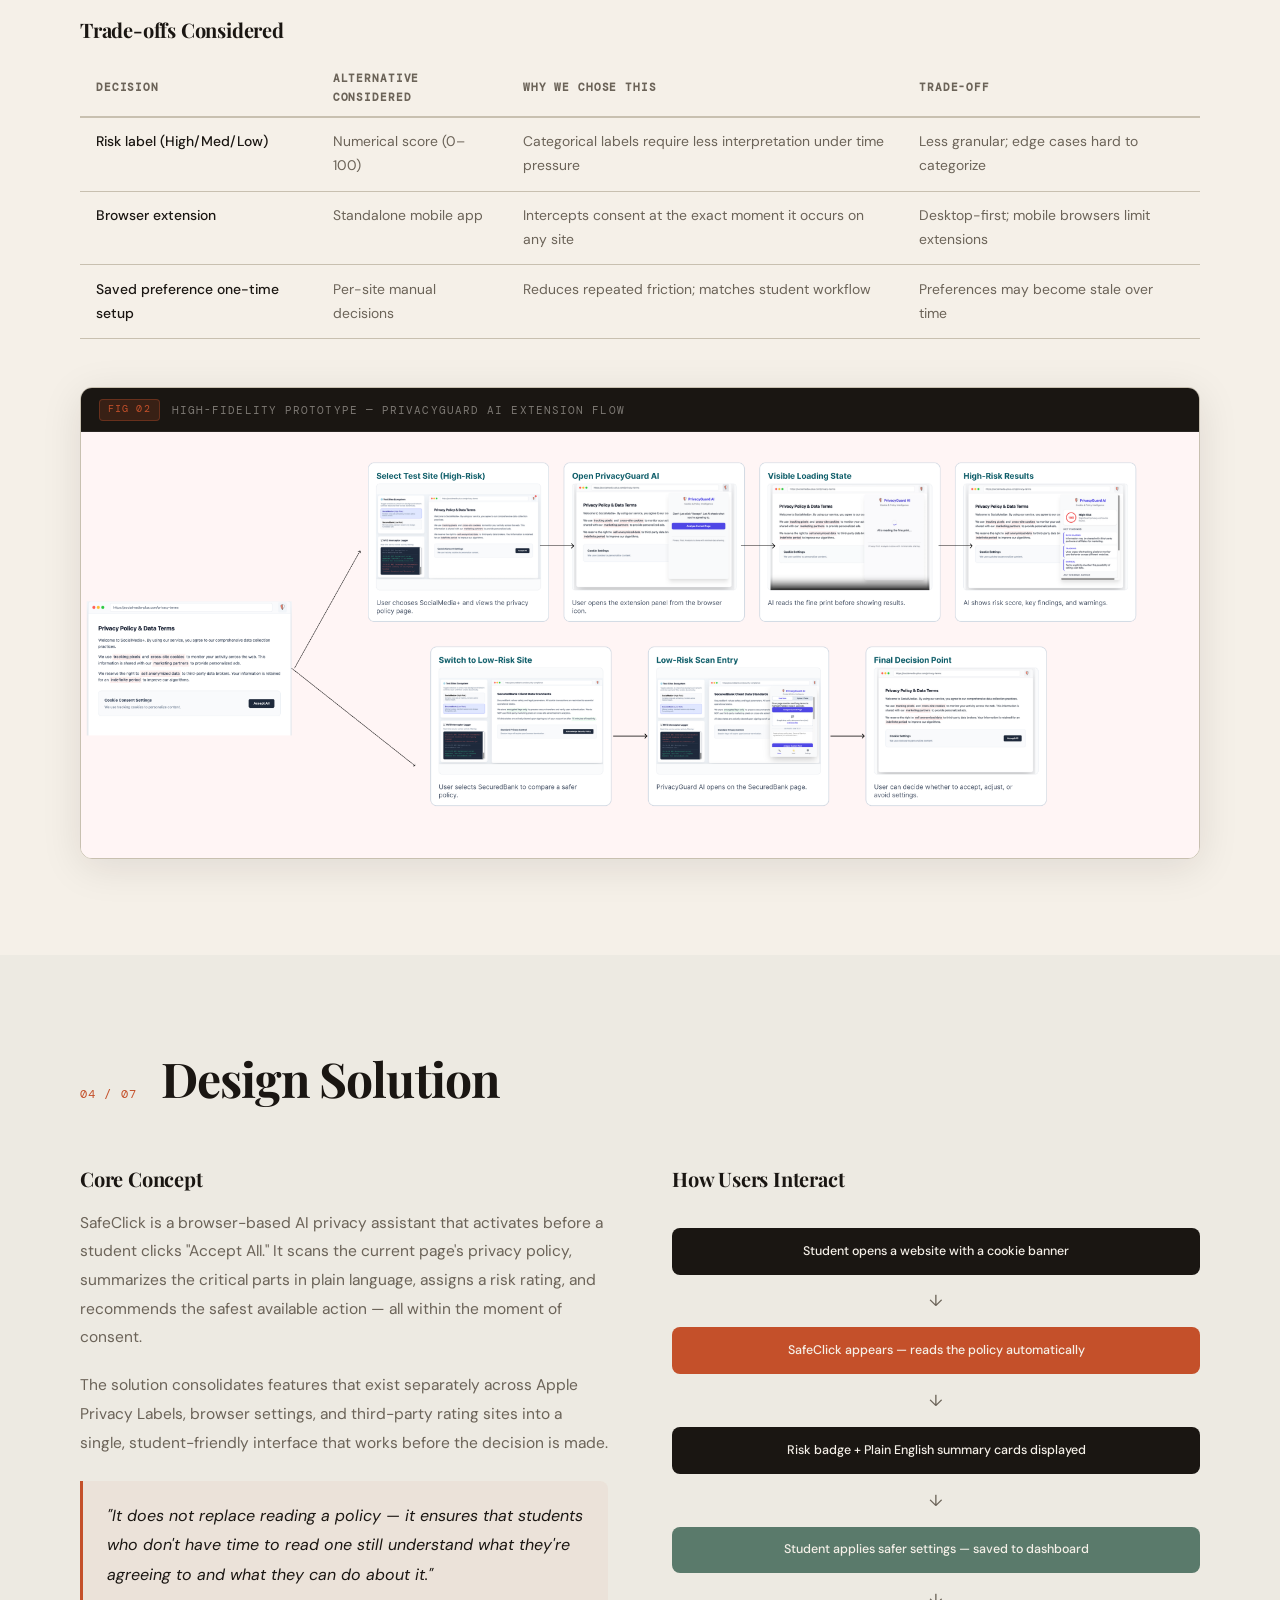
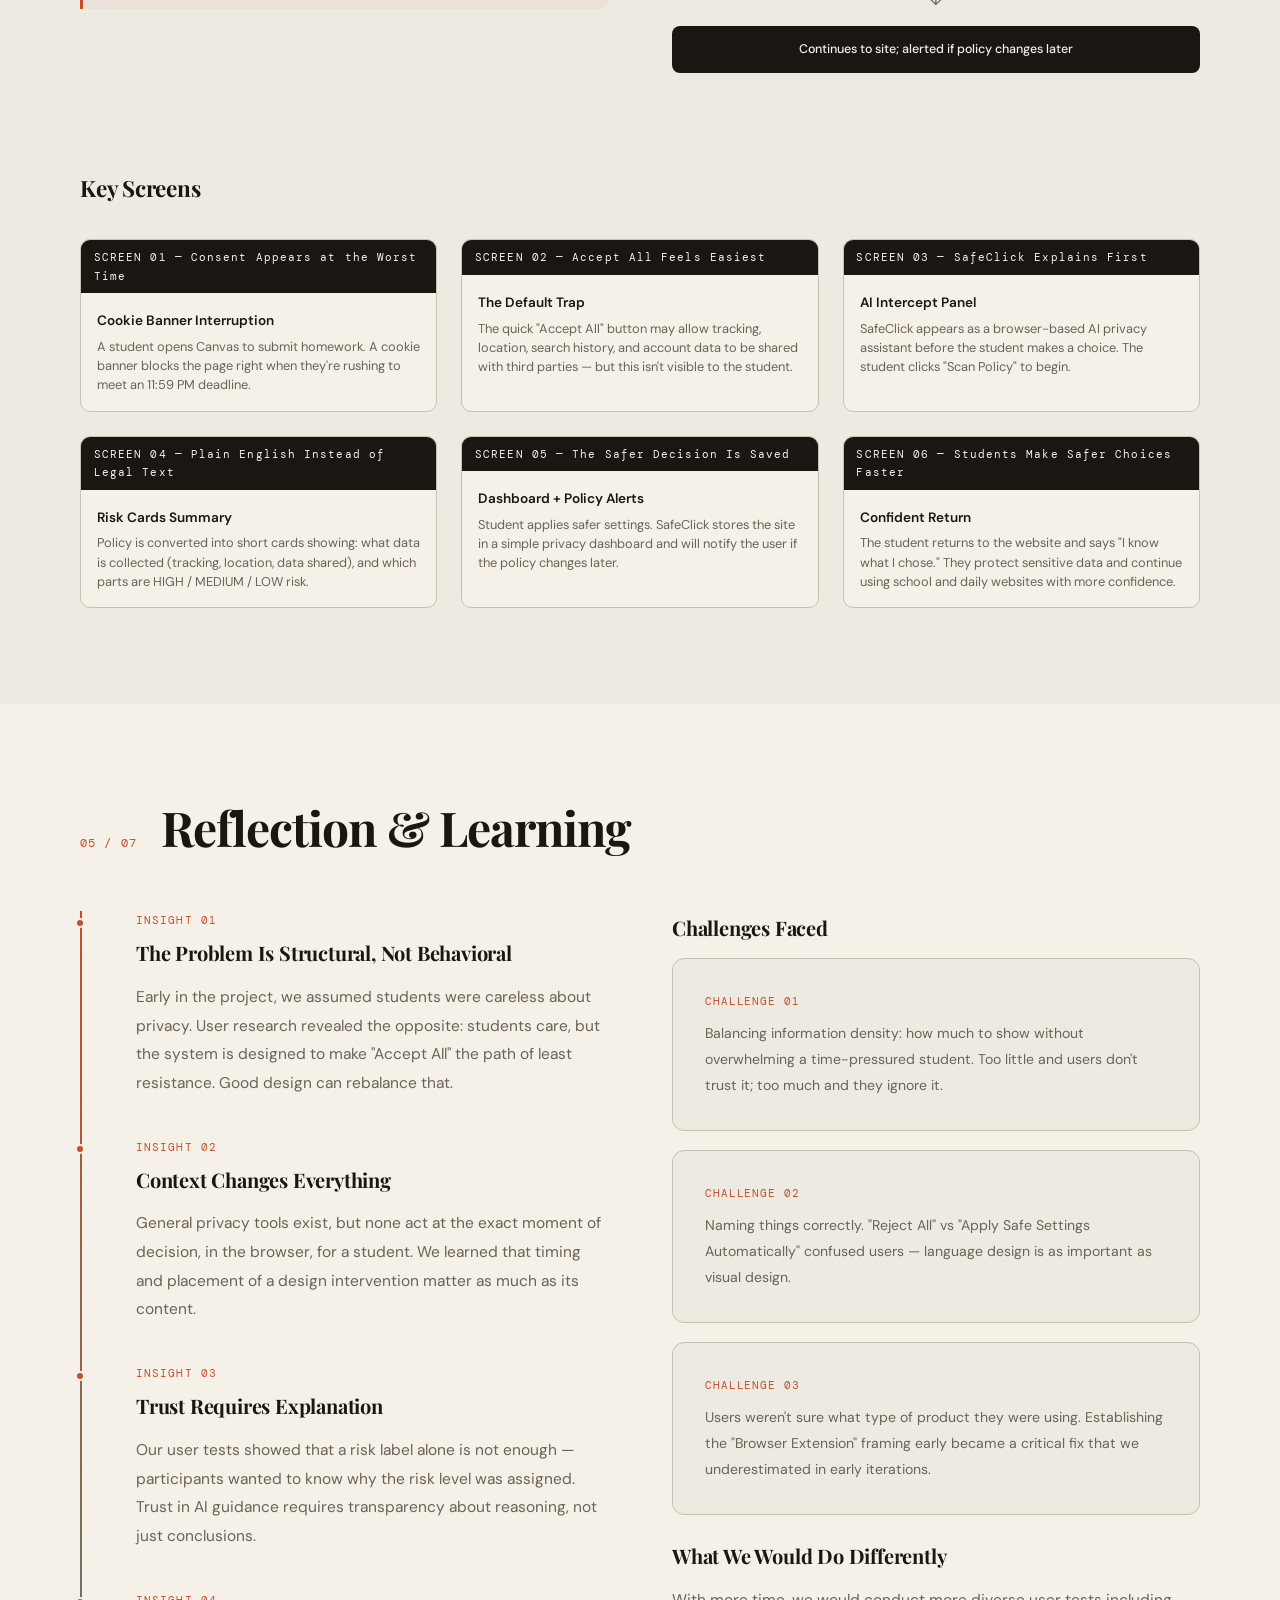
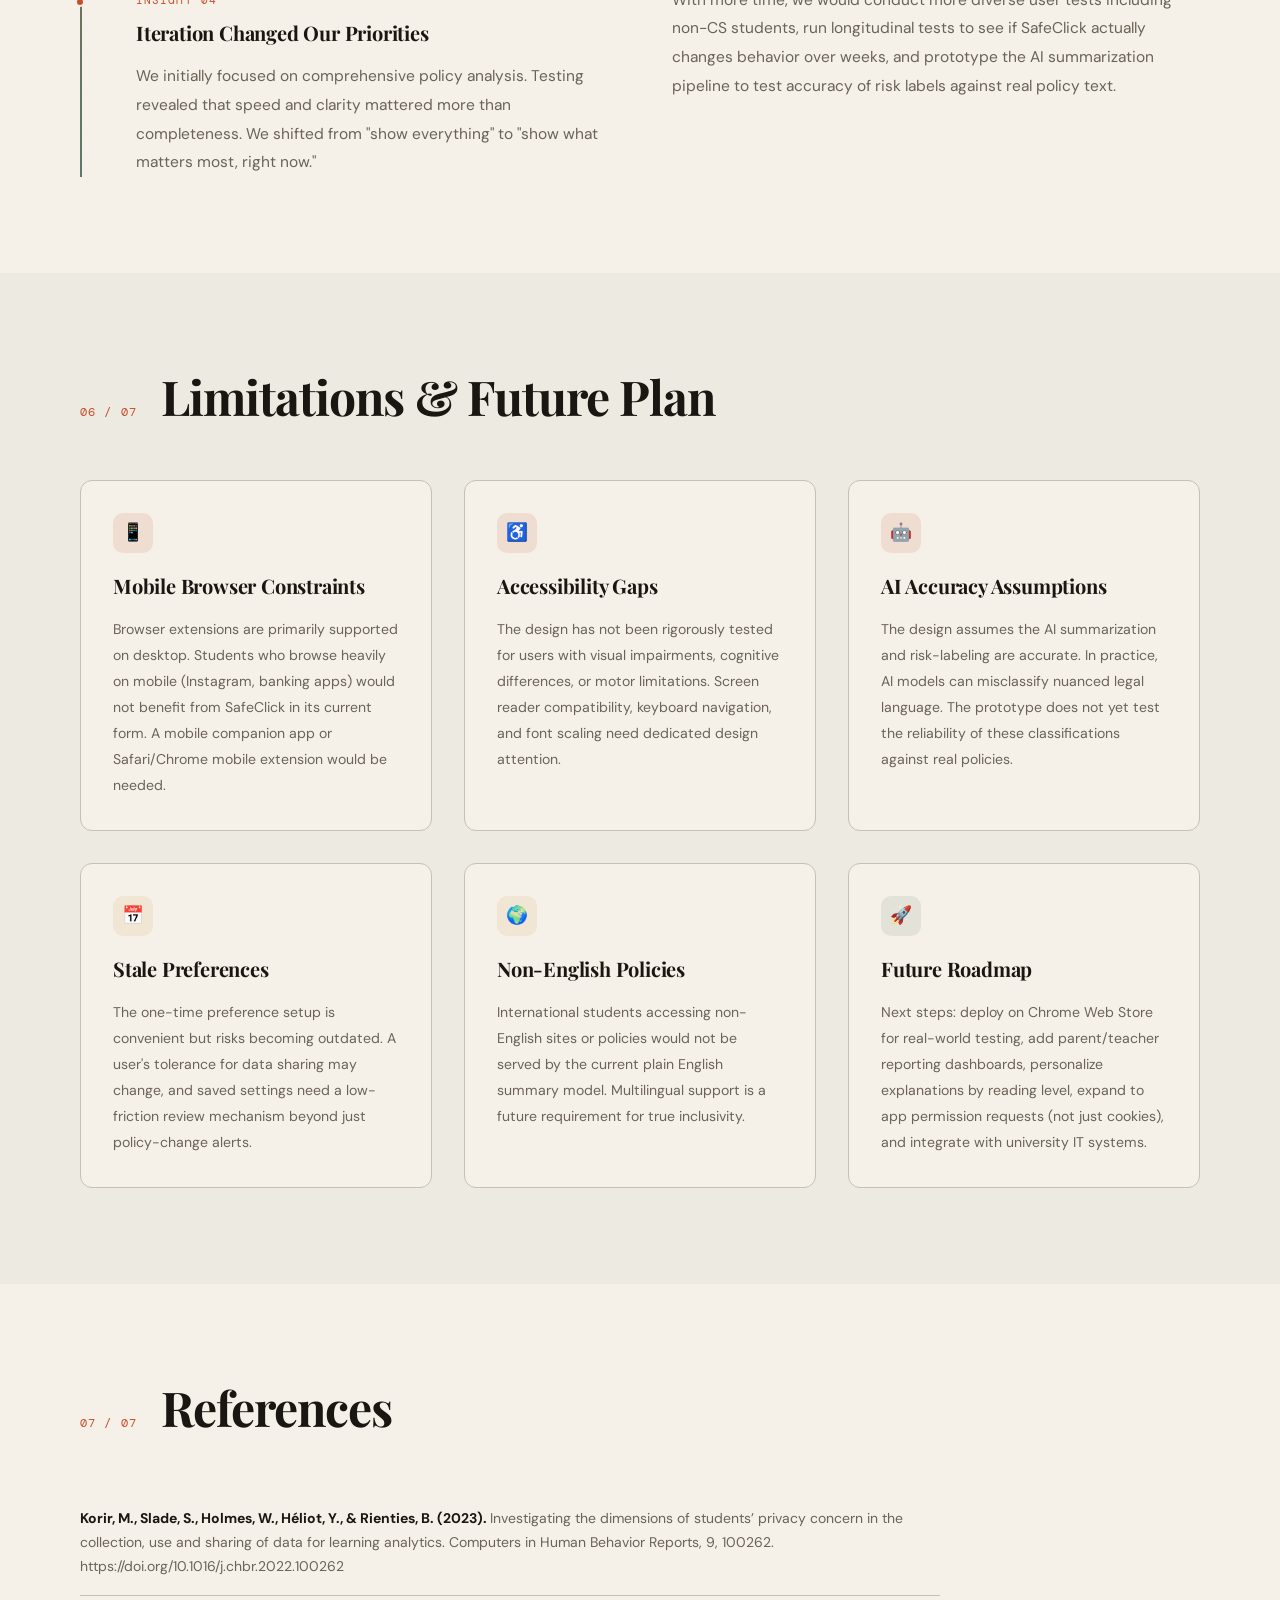
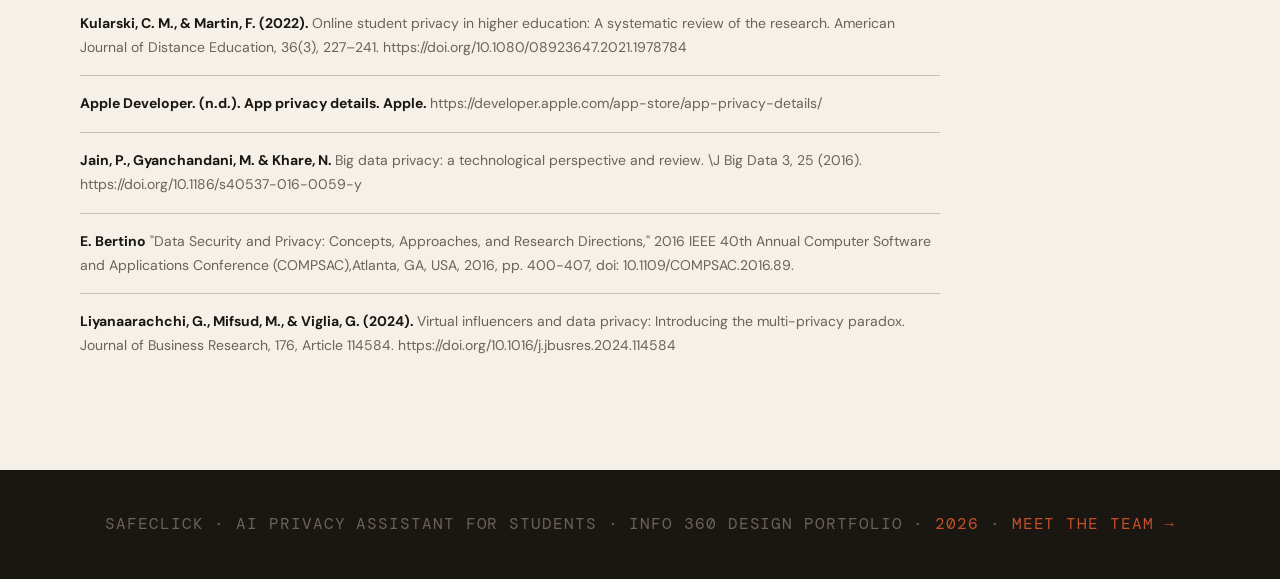
==== commit 9fb8eec8: "Update index.html" ====
--- a/index.html
+++ b/index.html
@@ -735,7 +735,7 @@
 
 <section id="references">
   <div class="section-header reveal">
-    <span class="section-num">06 / 06</span>
+    <span class="section-num">07 / 07</span>
     <h2 class="section-title">References</h2>
   </div>
   <div class="reveal" style="max-width:860px;">
